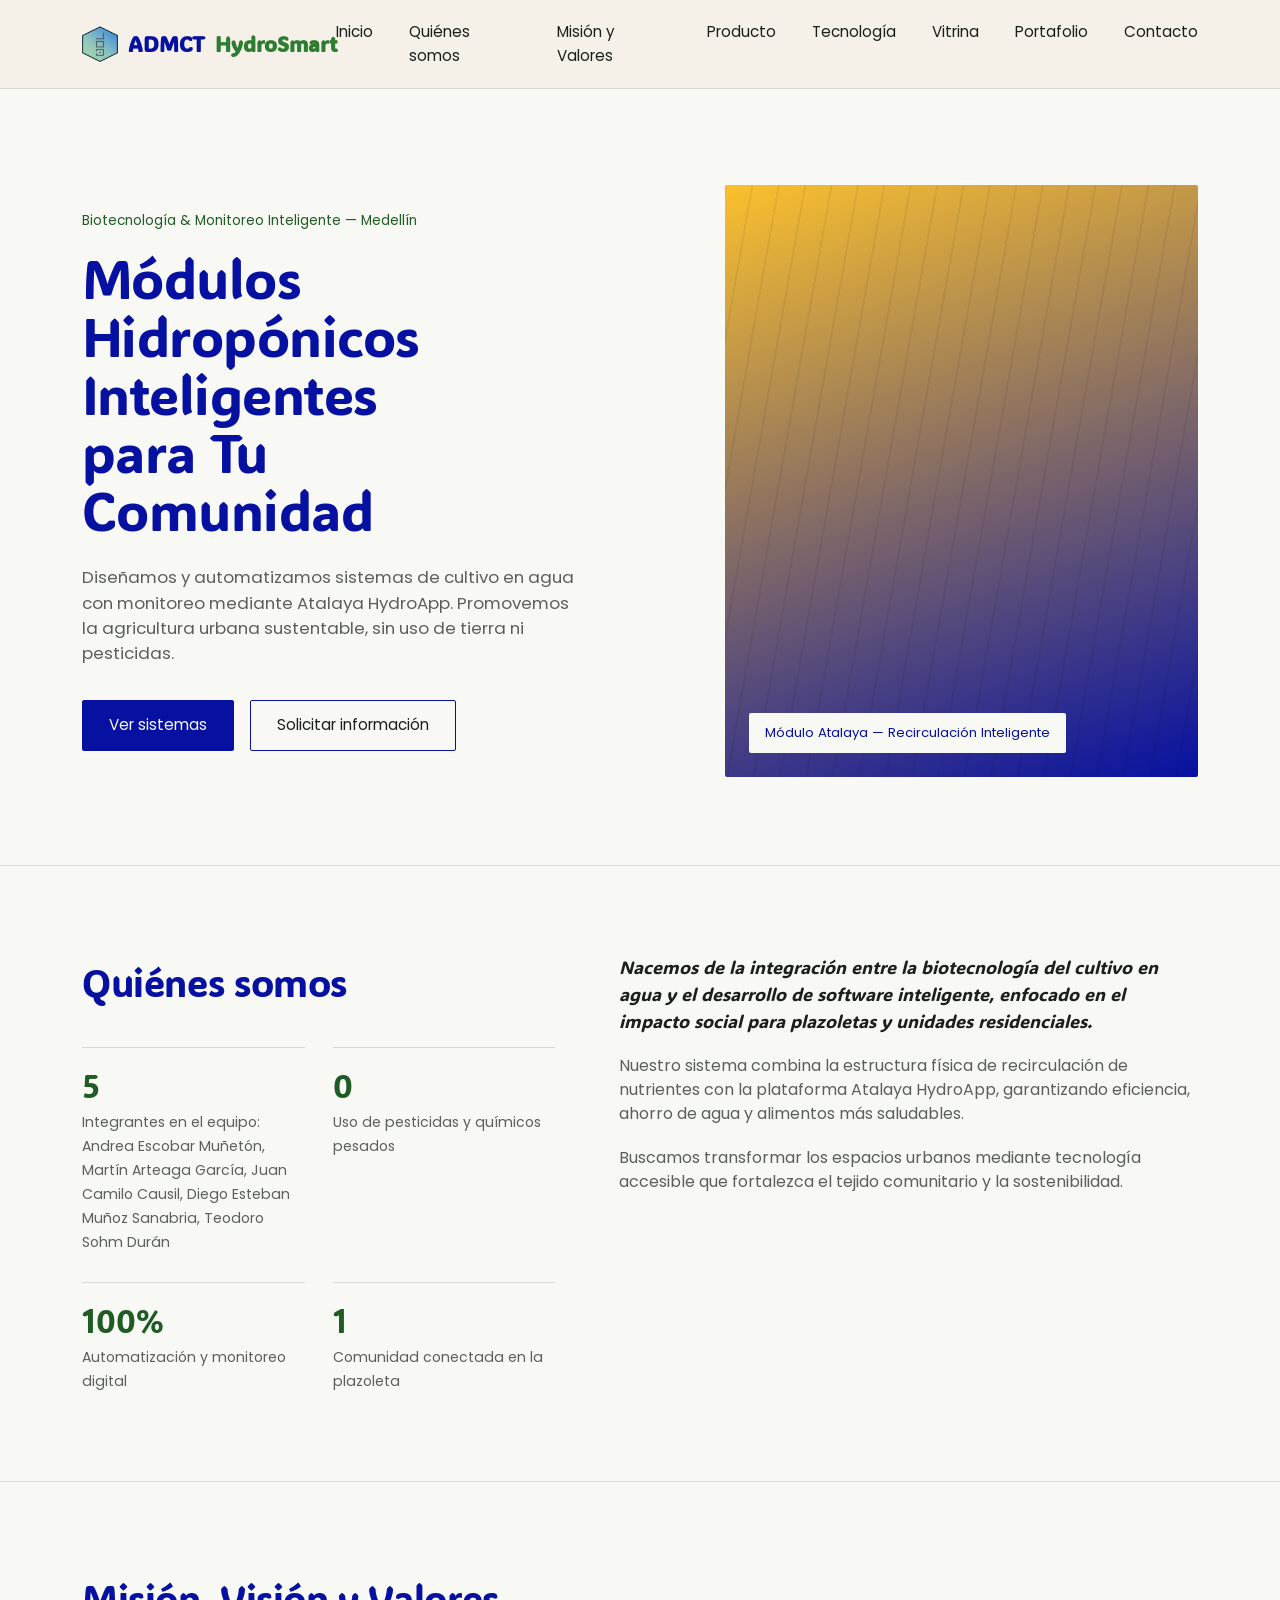
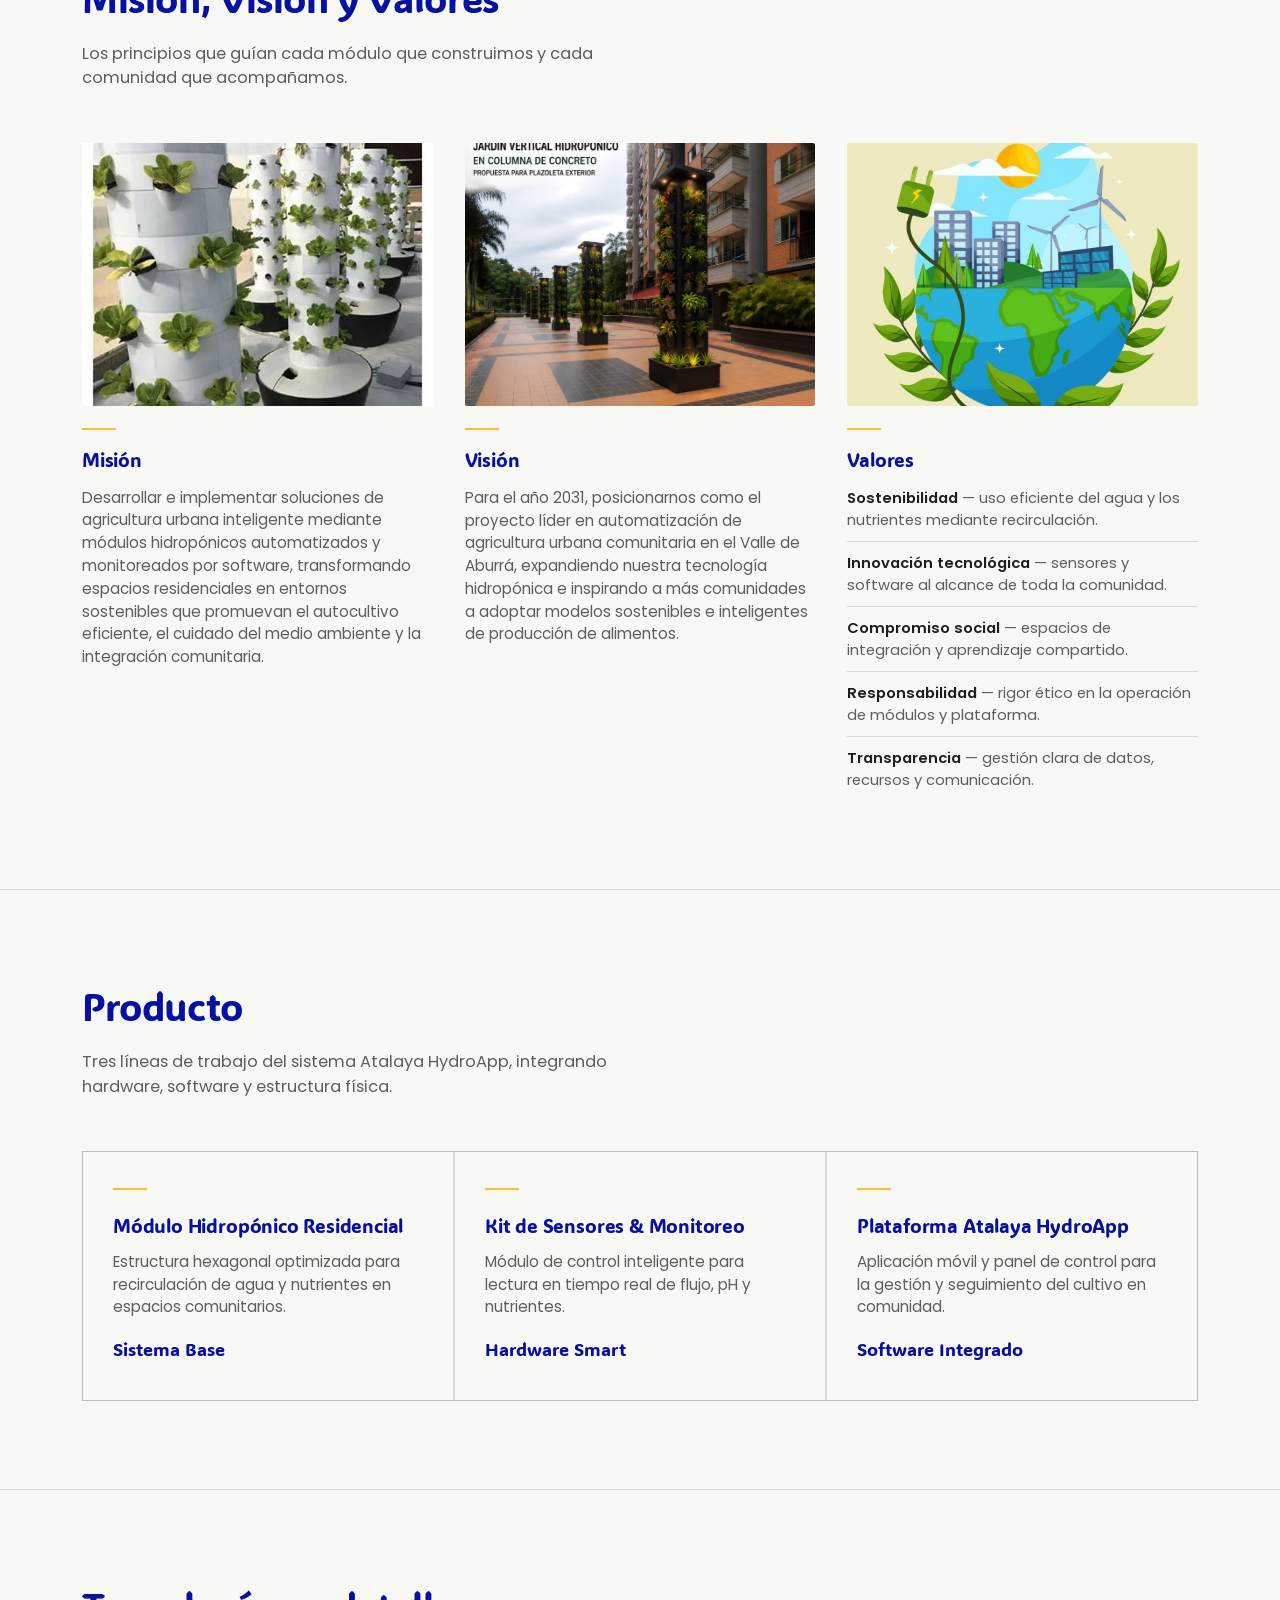
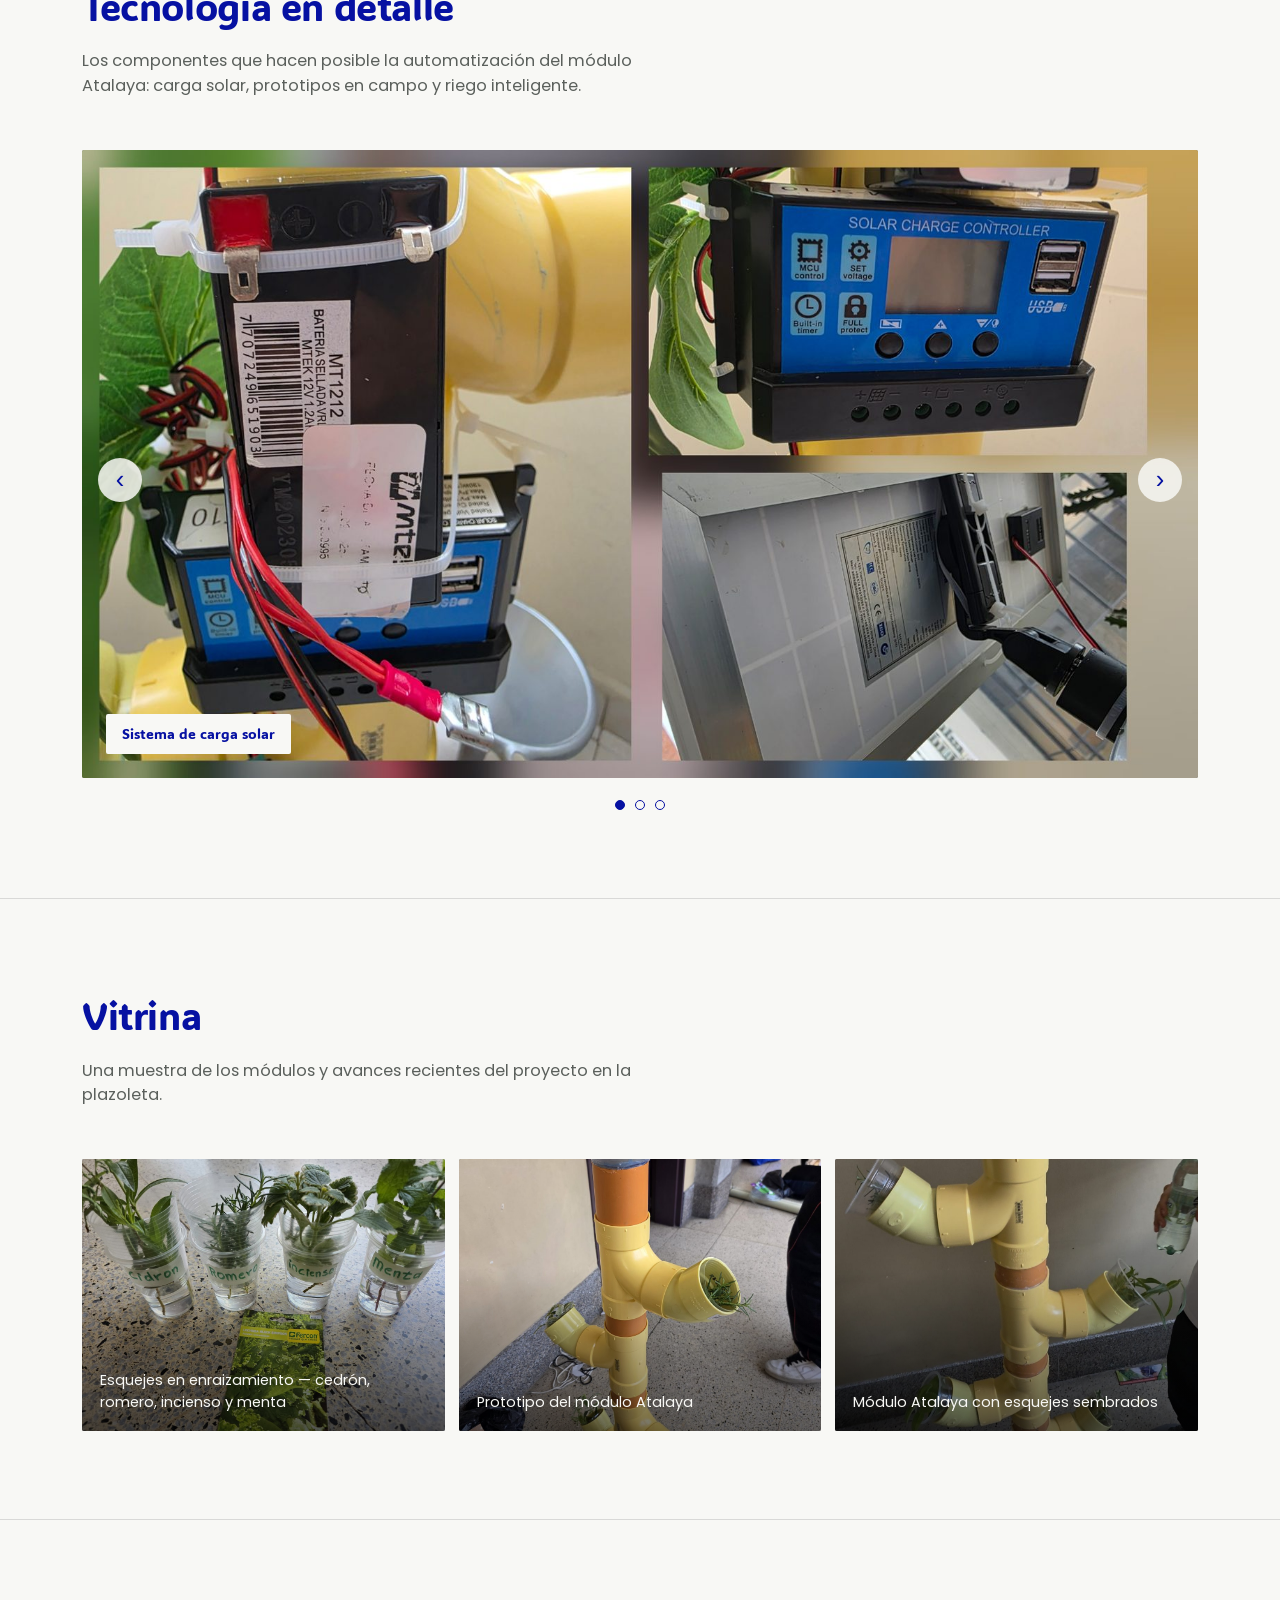
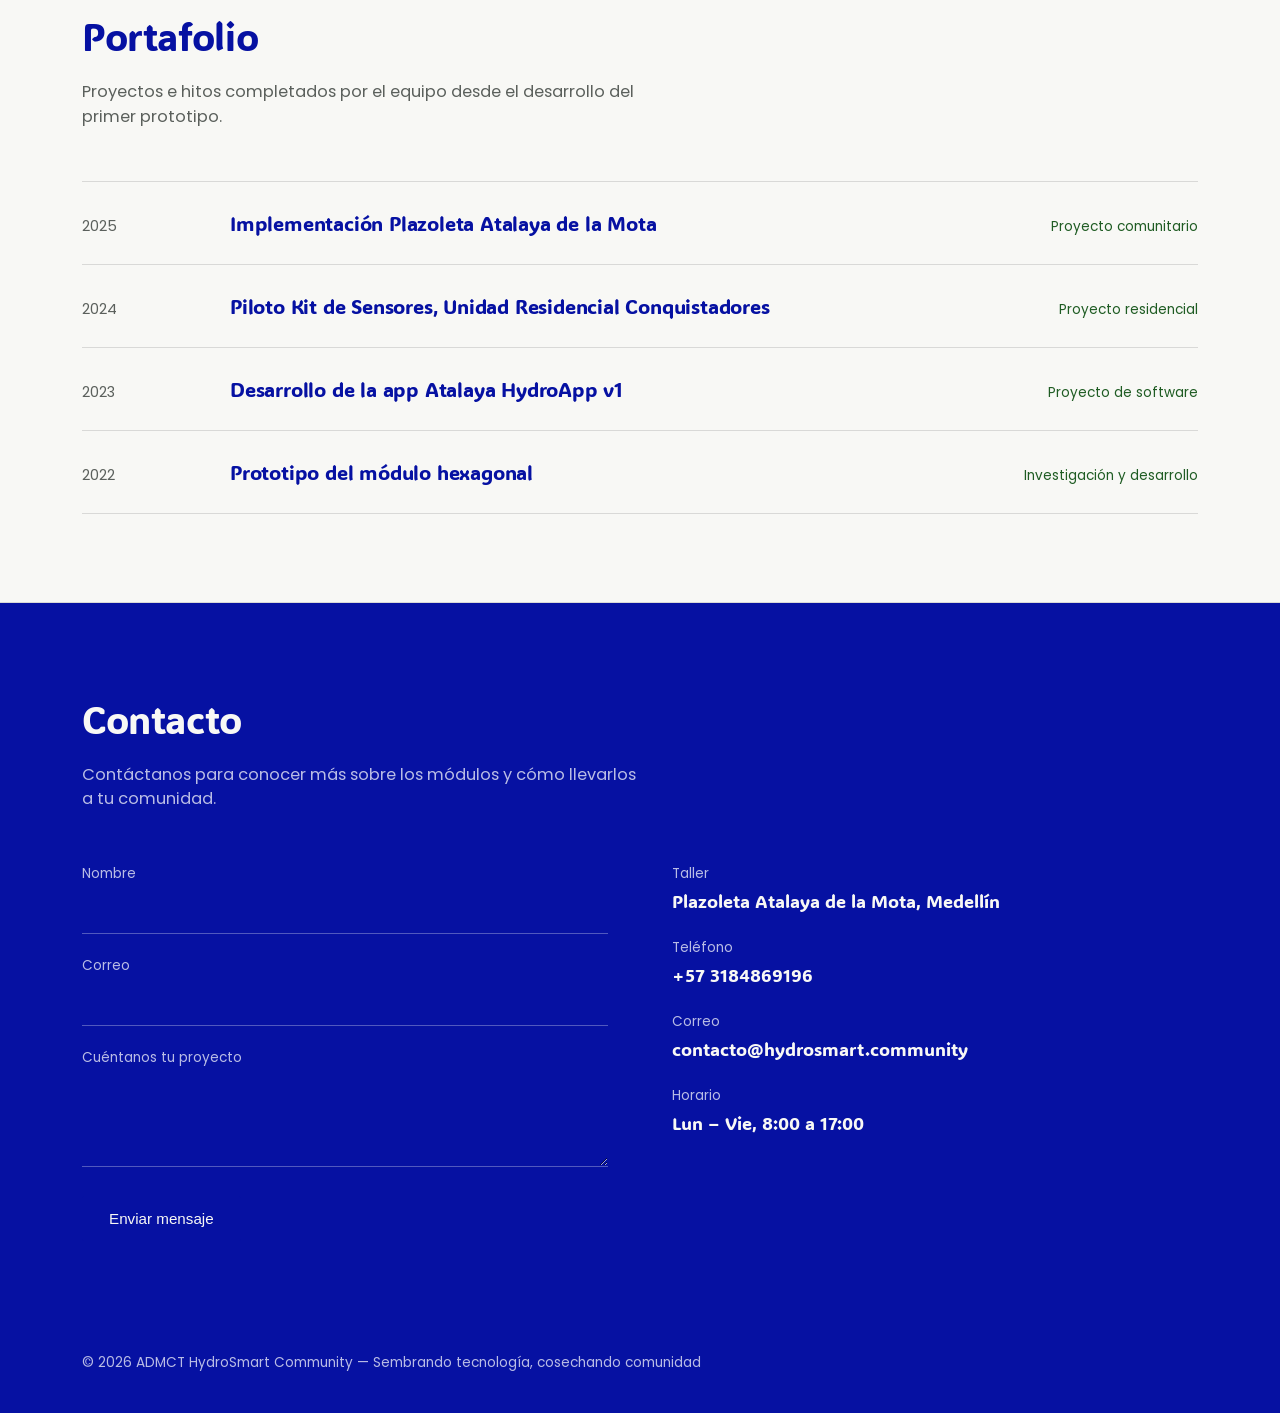
==== index.html @ f91ae7c4 "oe cambie las imagenes que se mueven y ya" ====
<!DOCTYPE html>
<html lang="es">
<head>
<meta charset="UTF-8">
<meta name="viewport" content="width=device-width, initial-scale=1.0">
<title>ADMCT HydroSmart Community — Sembrando tecnología, cosechando comunidad</title>

<link rel="icon" type="image/png" sizes="180x180" href="img/favicon.png">
<link rel="icon" type="image/png" sizes="32x32" href="img/favicon-32.png">

<link rel="preconnect" href="https://fonts.googleapis.com">
<link rel="preconnect" href="https://fonts.gstatic.com" crossorigin>
<link href="https://fonts.googleapis.com/css2?family=ADLaM+Display&family=Poppins:wght@300;400;500;600;700&display=swap" rel="stylesheet">
<link rel="stylesheet" href="contenido.css">
</head>
<body>

<header>
  <div class="barra-nav">
    <a href="#inicio" class="marca">
      <img src="img/logo.png" alt="Logo ADMCT HydroSmart Community" class="logo-marca">
      ADMCT <span>HydroSmart</span>
    </a>
    <button class="btn-menu" id="btnMenu" aria-label="Abrir menú" aria-expanded="false">
      <span></span><span></span><span></span>
    </button>
    <nav id="navPrincipal">
      <ul>
        <li><a href="#inicio">Inicio</a></li>
        <li><a href="#quienes-somos">Quiénes somos</a></li>
        <li><a href="#mvv">Misión y Valores</a></li>
        <li><a href="#producto">Producto</a></li>
        <li><a href="#tecnologia">Tecnología</a></li>
        <li><a href="#vitrina">Vitrina</a></li>
        <li><a href="#portafolio">Portafolio</a></li>
        <li><a href="#contacto">Contacto</a></li>
      </ul>
    </nav>
  </div>
</header>

<main>

  <!-- INICIO -->
  <section id="inicio">
    <div class="envolvente hero">
      <div class="hero-texto">
        <p class="eyebrow">Biotecnología & Monitoreo Inteligente — Medellín</p>
        <h1>Módulos Hidropónicos Inteligentes para Tu Comunidad</h1>
        <p class="parrafo">Diseñamos y automatizamos sistemas de cultivo en agua con monitoreo mediante Atalaya HydroApp. Promovemos la agricultura urbana sustentable, sin uso de tierra ni pesticidas.</p>
        <div class="grupo-botones">
          <a href="#producto" class="boton boton-lleno">Ver sistemas</a>
          <a href="#contacto" class="boton boton-contorno">Solicitar información</a>
        </div>
      </div>
      <div class="hero-imagen">
        <span class="etiqueta">Módulo Atalaya — Recirculación Inteligente</span>
      </div>
    </div>
  </section>

  <!-- QUIENES SOMOS -->
  <section id="quienes-somos">
    <div class="envolvente contenido">
      <div>
        <div class="cabecera-seccion" style="margin-bottom:0;">
          <h2>Quiénes somos</h2>
        </div>
        <div class="cifras">
          <div class="cifra"><span class="numero">5</span><span class="rotulo">Integrantes en el equipo: Andrea Escobar Muñetón, Martín Arteaga García, Juan Camilo Causil, Diego Esteban Muñoz Sanabria, Teodoro Sohm Durán</span></div>
          <div class="cifra"><span class="numero">0</span><span class="rotulo">Uso de pesticidas y químicos pesados</span></div>
          <div class="cifra"><span class="numero">100%</span><span class="rotulo">Automatización y monitoreo digital</span></div>
          <div class="cifra"><span class="numero">1</span><span class="rotulo">Comunidad conectada en la plazoleta</span></div>
        </div>
      </div>
      <div class="texto-largo">
        <p>Nacemos de la integración entre la biotecnología del cultivo en agua y el desarrollo de software inteligente, enfocado en el impacto social para plazoletas y unidades residenciales.</p>
        <p>Nuestro sistema combina la estructura física de recirculación de nutrientes con la plataforma Atalaya HydroApp, garantizando eficiencia, ahorro de agua y alimentos más saludables.</p>
        <p>Buscamos transformar los espacios urbanos mediante tecnología accesible que fortalezca el tejido comunitario y la sostenibilidad.</p>
      </div>
    </div>
  </section>

  <!-- MISIÓN, VISIÓN Y VALORES -->
  <section id="mvv">
    <div class="envolvente">
      <div class="cabecera-seccion">
        <h2>Misión, Visión y Valores</h2>
        <p>Los principios que guían cada módulo que construimos y cada comunidad que acompañamos.</p>
      </div>
      <div class="rejilla-mvv">

        <article class="tarjeta-mvv">
          <div class="imagen-mvv">
            <img src="img/mvv-mision.jpg" alt="Módulo hidropónico Atalaya en funcionamiento con hortalizas en recirculación de agua">
          </div>
          <div class="marca-linea"></div>
          <h3>Misión</h3>
          <p>Desarrollar e implementar soluciones de agricultura urbana inteligente mediante módulos hidropónicos automatizados y monitoreados por software, transformando espacios residenciales en entornos sostenibles que promuevan el autocultivo eficiente, el cuidado del medio ambiente y la integración comunitaria.</p>
        </article>

        <article class="tarjeta-mvv">
          <div class="imagen-mvv">
            <img src="img/mvv-vision.jpg" alt="Propuesta de jardín vertical hidropónico en columna de concreto para plazoleta exterior">
          </div>
          <div class="marca-linea"></div>
          <h3>Visión</h3>
          <p>Para el año 2031, posicionarnos como el proyecto líder en automatización de agricultura urbana comunitaria en el Valle de Aburrá, expandiendo nuestra tecnología hidropónica e inspirando a más comunidades a adoptar modelos sostenibles e inteligentes de producción de alimentos.</p>
        </article>

        <article class="tarjeta-mvv">
          <div class="imagen-mvv">
            <img src="img/mvv-valores.jpg" alt="Ilustración de sostenibilidad ambiental con energías limpias y ciudad verde">
          </div>
          <div class="marca-linea"></div>
          <h3>Valores</h3>
          <ul class="lista-valores">
            <li><strong>Sostenibilidad</strong> — uso eficiente del agua y los nutrientes mediante recirculación.</li>
            <li><strong>Innovación tecnológica</strong> — sensores y software al alcance de toda la comunidad.</li>
            <li><strong>Compromiso social</strong> — espacios de integración y aprendizaje compartido.</li>
            <li><strong>Responsabilidad</strong> — rigor ético en la operación de módulos y plataforma.</li>
            <li><strong>Transparencia</strong> — gestión clara de datos, recursos y comunicación.</li>
          </ul>
        </article>

      </div>
    </div>
  </section>

  <!-- PRODUCTO -->
  <section id="producto">
    <div class="envolvente">
      <div class="cabecera-seccion">
        <h2>Producto</h2>
        <p>Tres líneas de trabajo del sistema Atalaya HydroApp, integrando hardware, software y estructura física.</p>
      </div>
    </div>
    <div class="envolvente" style="padding:0 32px;">
      <div class="rejilla-producto">
        <article class="producto">
          <div class="marca-linea"></div>
          <h3>Módulo Hidropónico Residencial</h3>
          <p>Estructura hexagonal optimizada para recirculación de agua y nutrientes en espacios comunitarios.</p>
          <span class="precio">Sistema Base</span>
        </article>
        <article class="producto">
          <div class="marca-linea"></div>
          <h3>Kit de Sensores & Monitoreo</h3>
          <p>Módulo de control inteligente para lectura en tiempo real de flujo, pH y nutrientes.</p>
          <span class="precio">Hardware Smart</span>
        </article>
        <article class="producto">
          <div class="marca-linea"></div>
          <h3>Plataforma Atalaya HydroApp</h3>
          <p>Aplicación móvil y panel de control para la gestión y seguimiento del cultivo en comunidad.</p>
          <span class="precio">Software Integrado</span>
        </article>
      </div>
    </div>
  </section>

  <!-- TECNOLOGÍA — BANNER ROTATIVO -->
  <section id="tecnologia">
    <div class="envolvente">
      <div class="cabecera-seccion">
        <h2>Tecnología en detalle</h2>
        <p>Los componentes que hacen posible la automatización del módulo Atalaya: carga solar, prototipos en campo y riego inteligente.</p>
      </div>

      <div class="carrusel" id="carrusel" role="region" aria-label="Galería de tecnología Atalaya">
        <div class="carrusel-pista">
          <figure class="carrusel-item activo">
            <img src="img/banner-sistema-solar.jpg" alt="Componentes del sistema de carga solar del módulo Atalaya: batería sellada y controlador de carga solar">
            <figcaption>Sistema de carga solar</figcaption>
          </figure>
          <figure class="carrusel-item">
            <img src="img/banner-prototipos.jpg" alt="Prototipos de torres hidropónicas Atalaya instaladas en una terraza">
            <figcaption>Prototipos en campo</figcaption>
          </figure>
          <figure class="carrusel-item">
            <img src="img/banner-sistema-riego.jpg" alt="Componentes del sistema de riego automatizado: controlador temporizado y bomba de agua">
            <figcaption>Sistema de riego automatizado</figcaption>
          </figure>
        </div>

        <button class="carrusel-flecha carrusel-anterior" id="carruselAnterior" aria-label="Imagen anterior">‹</button>
        <button class="carrusel-flecha carrusel-siguiente" id="carruselSiguiente" aria-label="Imagen siguiente">›</button>

        <div class="carrusel-puntos" id="carruselPuntos">
          <button class="punto activo" data-indice="0" aria-label="Ver imagen 1: Sistema de carga solar"></button>
          <button class="punto" data-indice="1" aria-label="Ver imagen 2: Prototipos en campo"></button>
          <button class="punto" data-indice="2" aria-label="Ver imagen 3: Sistema de riego automatizado"></button>
        </div>
      </div>
    </div>
  </section>

  <!-- VITRINA -->
  <section id="vitrina">
    <div class="envolvente">
      <div class="cabecera-seccion">
        <h2>Vitrina</h2>
        <p>Una muestra de los módulos y avances recientes del proyecto en la plazoleta.</p>
      </div>
      <div class="rejilla-vitrina">
        <div class="pieza-vitrina">
          <img src="img/proyecto-esquejes.jpg" alt="Esquejes de cedrón, romero, incienso y menta enraizando en agua">
          <span>Esquejes en enraizamiento — cedrón, romero, incienso y menta</span>
        </div>
        <div class="pieza-vitrina">
          <img src="img/proyecto-modulo-frente.jpg" alt="Prototipo del módulo hidropónico Atalaya construido en PVC">
          <span>Prototipo del módulo Atalaya</span>
        </div>
        <div class="pieza-vitrina">
          <img src="img/proyecto-modulo-lateral.jpg" alt="Prototipo del módulo hidropónico Atalaya, vista lateral con esquejes sembrados">
          <span>Módulo Atalaya con esquejes sembrados</span>
        </div>
      </div>
    </div>
  </section>

  <!-- PORTAFOLIO -->
  <section id="portafolio">
    <div class="envolvente">
      <div class="cabecera-seccion">
        <h2>Portafolio</h2>
        <p>Proyectos e hitos completados por el equipo desde el desarrollo del primer prototipo.</p>
      </div>
      <div class="lista-portafolio">
        <div class="proyecto">
          <span class="anio">2025</span>
          <h3>Implementación Plazoleta Atalaya de la Mota</h3>
          <span class="categoria">Proyecto comunitario</span>
        </div>
        <div class="proyecto">
          <span class="anio">2024</span>
          <h3>Piloto Kit de Sensores, Unidad Residencial Conquistadores</h3>
          <span class="categoria">Proyecto residencial</span>
        </div>
        <div class="proyecto">
          <span class="anio">2023</span>
          <h3>Desarrollo de la app Atalaya HydroApp v1</h3>
          <span class="categoria">Proyecto de software</span>
        </div>
        <div class="proyecto">
          <span class="anio">2022</span>
          <h3>Prototipo del módulo hexagonal</h3>
          <span class="categoria">Investigación y desarrollo</span>
        </div>
      </div>
    </div>
  </section>

  <!-- CONTACTO -->
  <section id="contacto">
    <div class="envolvente">
      <div class="cabecera-seccion">
        <h2>Contacto</h2>
        <p>Contáctanos para conocer más sobre los módulos y cómo llevarlos a tu comunidad.</p>
      </div>
      <div class="disposicion-contacto">
        <form id="formContacto" novalidate>
          <div class="campo">
            <label for="nombre">Nombre</label>
            <input type="text" id="nombre" name="nombre" required>
          </div>
          <div class="campo">
            <label for="correo">Correo</label>
            <input type="email" id="correo" name="correo" required>
          </div>
          <div class="campo">
            <label for="mensaje">Cuéntanos tu proyecto</label>
            <textarea id="mensaje" name="mensaje" required></textarea>
          </div>
          <button type="submit" class="boton boton-lleno">Enviar mensaje</button>
        </form>
        <dl class="datos-contacto">
          <dt>Taller</dt>
          <dd>Plazoleta Atalaya de la Mota, Medellín</dd>
          <dt>Teléfono</dt>
          <dd>+57 3184869196</dd>
          <dt>Correo</dt>
          <dd>contacto@hydrosmart.community</dd>
          <dt>Horario</dt>
          <dd>Lun – Vie, 8:00 a 17:00</dd>
        </dl>
      </div>
    </div>
  </section>

</main>

<footer>
  <div class="envolvente" style="display:flex;justify-content:space-between;width:100%;flex-wrap:wrap;gap:8px;">
    <span>© 2026 ADMCT HydroSmart Community — Sembrando tecnología, cosechando comunidad</span>
  </div>
</footer>

<script>
  const btnMenu = document.getElementById('btnMenu');
  const navPrincipal = document.getElementById('navPrincipal');

  btnMenu.addEventListener('click', () => {
    const abierto = navPrincipal.classList.toggle('abierto');
    btnMenu.setAttribute('aria-expanded', abierto);
  });

  navPrincipal.querySelectorAll('a').forEach(enlace => {
    enlace.addEventListener('click', () => {
      navPrincipal.classList.remove('abierto');
      btnMenu.setAttribute('aria-expanded', 'false');
    });
  });

  document.getElementById('formContacto').addEventListener('submit', (e) => {
    e.preventDefault();
    alert('Mensaje enviado. Te contactaremos pronto.');
    e.target.reset();
  });

  /* ============ CARRUSEL DE TECNOLOGÍA ============ */
  (function () {
    const carrusel = document.getElementById('carrusel');
    if (!carrusel) return;

    const items = carrusel.querySelectorAll('.carrusel-item');
    const puntos = carrusel.querySelectorAll('.punto');
    const btnAnterior = document.getElementById('carruselAnterior');
    const btnSiguiente = document.getElementById('carruselSiguiente');
    const totalItems = items.length;
    let indiceActual = 0;
    let temporizador = null;
    const INTERVALO = 5000;

    function mostrarIndice(indice) {
      indiceActual = (indice + totalItems) % totalItems;
      items.forEach((item, idx) => item.classList.toggle('activo', idx === indiceActual));
      puntos.forEach((punto, idx) => punto.classList.toggle('activo', idx === indiceActual));
    }

    function siguiente() { mostrarIndice(indiceActual + 1); }
    function anterior() { mostrarIndice(indiceActual - 1); }

    function iniciarAutoplay() {
      detenerAutoplay();
      temporizador = setInterval(siguiente, INTERVALO);
    }
    function detenerAutoplay() {
      if (temporizador) clearInterval(temporizador);
    }

    puntos.forEach(punto => {
      punto.addEventListener('click', () => {
        mostrarIndice(parseInt(punto.dataset.indice, 10));
        iniciarAutoplay();
      });
    });

    btnSiguiente.addEventListener('click', () => { siguiente(); iniciarAutoplay(); });
    btnAnterior.addEventListener('click', () => { anterior(); iniciarAutoplay(); });

    carrusel.addEventListener('mouseenter', detenerAutoplay);
    carrusel.addEventListener('mouseleave', iniciarAutoplay);

    iniciarAutoplay();
  })();
</script>

</body>
</html>
---- contenido.css ----
/* ============ TOKENS — Identidad ADMCT HydroSmart Community ============ */
  :root{
    /* Paleta según guía de imagen corporativa */
    --primario:#2E7D32;        /* Verde Botánico / Hoja */
    --primario-oscuro:#1F5C23; /* variante oscura para hover/contraste */
    --secundario:#0611A2;      /* Azul Océano */
    --secundario-oscuro:#050C78;
    --acento:#FBC02D;          /* Amarillo Girasol */
    --acento-oscuro:#C99500;
    --apoyo:#747470;           /* Gris Beige */
    --apoyo-oscuro:#441B9A;    /* Morado Intenso Azuloso */

    --texto:#1C201D;
    --texto-suave:#5B605C;
    --fondo:#EFEFEA;
    --fondo-suave:#F8F8F5;
    --linea:rgba(28,32,29,0.14);

    /* Tipografías según guía: primaria ADLaM Display / secundaria Abadi */
    --display: 'ADLaM Display', sans-serif;
    --sans: 'Poppins', sans-serif; /* sustituto web de Abadi (fuente no disponible como webfont) */
    --radio: 2px;
  }

  *{margin:0;padding:0;box-sizing:border-box;}
  html{scroll-behavior:smooth;}

  body{
    font-family:var(--sans);
    color:var(--texto);
    background:var(--fondo-suave);
    line-height:1.5;
    -webkit-font-smoothing:antialiased;
  }

  a{color:inherit;text-decoration:none;}
  img{max-width:100%;display:block;}
  ul{list-style:none;}

  :focus-visible{
    outline:2px solid var(--primario);
    outline-offset:3px;
  }

  .envolvente{
    max-width:1180px;
    margin:0 auto;
    padding:0 32px;
  }

  h1,h2,h3{
    font-family:var(--display);
    font-weight:500;
    letter-spacing:-0.01em;
    color:var(--secundario);
  }

  /* ============ NAV ============ */
  header{
    position:sticky;
    top:0;
    z-index:50;
    background:rgba(245,240,230,0.92);
    backdrop-filter:blur(6px);
    border-bottom:1px solid var(--linea);
  }

  .barra-nav{
    display:flex;
    align-items:center;
    justify-content:space-between;
    padding:20px 32px;
    max-width:1180px;
    margin:0 auto;
  }

  .marca{
    font-family:var(--display);
    font-size:1.3rem;
    font-weight:600;
    color:var(--secundario);
    display:flex;
    align-items:center;
    gap:10px;
  }

  .logo-marca{
    height:36px;
    width:auto;
    display:block;
  }

  .marca span{color:var(--primario);}

  nav ul{
    display:flex;
    gap:36px;
  }

 nav a{
    font-size:0.95rem;
    color:var(--texto);
    position:relative;
    padding:4px 0;
    transition:color .25s ease;
  }

  nav a::after{
    content:"";
    position:absolute;
    left:0;bottom:0;
    width:0;
    height:1px;
    background:var(--primario);
    transition:width .25s ease;
  }

  nav a:hover::after,
  nav a:focus-visible::after{width:100%;}
  nav a:hover,
  nav a:focus-visible{
    color:var(--primario);
  }

  .btn-menu{
    display:none;
    flex-direction:column;
    gap:5px;
    background:none;
    border:none;
    cursor:pointer;
    padding:6px;
  }
  .btn-menu span{width:24px;height:2px;background:var(--secundario);}

  /* ============ HERO ============ */
  #inicio{
    padding:96px 0 88px;
    border-bottom:1px solid var(--linea);
  }

  .hero{
    display:grid;
    grid-template-columns:1.1fr 0.9fr;
    gap:64px;
    align-items:center;
  }

  .hero-texto p.eyebrow{
    font-size:0.85rem;
    color:var(--primario-oscuro);
    margin-bottom:18px;
  }

  .hero-texto h1{
    font-size:clamp(2.4rem,4.2vw,3.6rem);
    line-height:1.08;
    max-width:11ch;
    margin-bottom:26px;
  }

  .hero-texto p.parrafo{
    max-width:46ch;
    color:var(--texto-suave);
    font-size:1.05rem;
    margin-bottom:34px;
  }

  .grupo-botones{display:flex;gap:16px;flex-wrap:wrap;}

  .boton{
    display:inline-block;
    padding:13px 26px;
    font-size:0.95rem;
    border:1px solid var(--secundario);
    border-radius:var(--radio);
    transition:background .2s ease, color .2s ease;
  }

  .boton-lleno{
    background:var(--secundario);
    color:var(--fondo-suave);
  }
  .boton-lleno:hover{background:var(--primario-oscuro);border-color:var(--primario-oscuro);}

  .boton-contorno:hover{background:var(--secundario);color:var(--fondo-suave);}

  .hero-imagen{
    aspect-ratio:4/5;
    background:
      linear-gradient(160deg, var(--acento) 0%, var(--secundario) 100%);
    border-radius:var(--radio);
    position:relative;
    overflow:hidden;
  }

  .hero-imagen::before{
    content:"";
    position:absolute;inset:0;
    background:repeating-linear-gradient(100deg, rgba(0,0,0,0.06) 0 2px, transparent 2px 26px);
  }

  .hero-imagen .etiqueta{
    position:absolute;
    left:24px;bottom:24px;
    background:var(--fondo-suave);
    color:var(--secundario);
    padding:10px 16px;
    font-size:0.82rem;
    border-radius:var(--radio);
  }

  /* ============ SECCIONES GENERALES ============ */
  section{padding:88px 0;border-bottom:1px solid var(--linea);}
  section:last-of-type{border-bottom:none;}

  .cabecera-seccion{
    max-width:56ch;
    margin-bottom:52px;
  }

  .cabecera-seccion h2{
    font-size:clamp(1.9rem,3vw,2.5rem);
    margin-bottom:14px;
  }

  .cabecera-seccion p{
    color:var(--texto-suave);
    font-size:1.02rem;
  }

  /* ============ QUIENES SOMOS ============ */
  #quienes-somos .contenido{
    display:grid;
    grid-template-columns:0.9fr 1.1fr;
    gap:64px;
  }

  #quienes-somos .cifras{
    display:grid;
    grid-template-columns:1fr 1fr;
    gap:28px;
    margin-top:36px;
  }

  .cifra{border-top:1px solid var(--linea);padding-top:14px;}
  .cifra .numero{
    font-family:var(--display);
    font-size:2rem;
    color:var(--primario-oscuro);
    display:block;
  }
  .cifra .rotulo{font-size:0.88rem;color:var(--texto-suave);}

  #quienes-somos .texto-largo p{
    color:var(--texto-suave);
    margin-bottom:20px;
    max-width:58ch;
  }

  #quienes-somos .texto-largo p:first-child{
    color:var(--texto);
    font-size:1.12rem;
    font-family:var(--display);
    font-style:italic;
    font-weight:500;
  }

  /* ============ MISIÓN, VISIÓN Y VALORES ============ */
  .rejilla-mvv{
    display:grid;
    grid-template-columns:repeat(3,1fr);
    gap:32px;
  }

  .tarjeta-mvv{
    display:flex;
    flex-direction:column;
  }

  .tarjeta-mvv .imagen-mvv{
    aspect-ratio:4/3;
    border-radius:var(--radio);
    overflow:hidden;
    background:var(--apoyo);
    margin-bottom:22px;
  }

  .tarjeta-mvv .imagen-mvv img{
    width:100%;
    height:100%;
    object-fit:cover;
  }

  .tarjeta-mvv .marca-linea{
    width:34px;height:2px;
    background:var(--acento);
    margin-bottom:16px;
  }

  .tarjeta-mvv h3{font-size:1.2rem;margin-bottom:12px;}

  .tarjeta-mvv p{
    color:var(--texto-suave);
    font-size:0.95rem;
  }

  .lista-valores li{
    color:var(--texto-suave);
    font-size:0.92rem;
    padding:10px 0;
    border-top:1px solid var(--linea);
  }
  .lista-valores li:first-child{border-top:none;padding-top:0;}
  .lista-valores li strong{
    color:var(--texto);
    font-weight:600;
  }

  /* ============ PRODUCTO ============ */
  .rejilla-producto{
    display:grid;
    grid-template-columns:repeat(3,1fr);
    gap:2px;
    background:var(--linea);
    border:1px solid var(--linea);
  }

  .producto{
    background:var(--fondo-suave);
    padding:36px 30px;
  }

  .producto .marca-linea{
    width:34px;height:2px;
    background:var(--acento);
    margin-bottom:22px;
  }

  .producto h3{font-size:1.2rem;margin-bottom:10px;}
  .producto p{color:var(--texto-suave);font-size:0.95rem;margin-bottom:18px;}
  .producto .precio{
    font-family:var(--display);
    color:var(--secundario);
    font-size:1.1rem;
  }

  /* ============ TECNOLOGÍA — CARRUSEL ============ */
  .carrusel{
    position:relative;
  }

  .carrusel-pista{
    position:relative;
    aspect-ratio:16/9;
    border-radius:var(--radio);
    overflow:hidden;
    background:var(--apoyo);
  }

  .carrusel-item{
    position:absolute;
    inset:0;
    opacity:0;
    visibility:hidden;
    transition:opacity .7s ease;
  }

  .carrusel-item.activo{
    opacity:1;
    visibility:visible;
  }

  .carrusel-item img{
    width:100%;
    height:100%;
    object-fit:cover;
  }

  .carrusel-item figcaption{
    position:absolute;
    left:24px;
    bottom:24px;
    background:var(--fondo-suave);
    color:var(--secundario);
    padding:10px 16px;
    font-size:0.85rem;
    font-family:var(--display);
    border-radius:var(--radio);
  }

  .carrusel-flecha{
    position:absolute;
    top:50%;
    transform:translateY(-50%);
    width:44px;
    height:44px;
    border:none;
    border-radius:50%;
    background:rgba(248,248,245,0.85);
    color:var(--secundario);
    font-size:1.6rem;
    line-height:1;
    cursor:pointer;
    display:flex;
    align-items:center;
    justify-content:center;
    transition:background .2s ease;
    z-index:3;
  }

  .carrusel-flecha:hover{background:var(--fondo-suave);}
  .carrusel-anterior{left:16px;}
  .carrusel-siguiente{right:16px;}

  .carrusel-puntos{
    display:flex;
    justify-content:center;
    gap:10px;
    margin-top:22px;
  }

  .punto{
    width:10px;
    height:10px;
    border-radius:50%;
    border:1px solid var(--secundario);
    background:transparent;
    padding:0;
    cursor:pointer;
    transition:background .2s ease;
  }

  .punto.activo{background:var(--secundario);}

  /* ============ VITRINA ============ */
  .rejilla-vitrina{
    display:grid;
    grid-template-columns:repeat(3,1fr);
    gap:14px;
  }

  .pieza-vitrina{
    border-radius:var(--radio);
    position:relative;
    overflow:hidden;
    display:flex;
    align-items:flex-end;
    padding:18px;
    aspect-ratio:4/3;
    background:var(--apoyo);
  }

  .pieza-vitrina img{
    position:absolute;
    inset:0;
    width:100%;
    height:100%;
    object-fit:cover;
    z-index:0;
  }

  .pieza-vitrina span{
    color:var(--fondo-suave);
    font-size:0.9rem;
    position:relative;
    z-index:2;
  }

  .pieza-vitrina::after{
    content:"";
    position:absolute;inset:0;
    background:linear-gradient(0deg, rgba(0,0,0,0.55), rgba(0,0,0,0) 60%);
    z-index:1;
  }

  /* ============ PORTAFOLIO ============ */
  .lista-portafolio{border-top:1px solid var(--linea);}

  .proyecto{
    display:grid;
    grid-template-columns:120px 1fr auto;
    gap:28px;
    align-items:baseline;
    padding:26px 0;
    border-bottom:1px solid var(--linea);
    transition:padding-left .25s ease;
  }

  .proyecto:hover{padding-left:10px;}

  .proyecto .anio{color:var(--texto-suave);font-size:0.9rem;}
  .proyecto h3{font-size:1.25rem;font-weight:500;}
  .proyecto .categoria{
    font-size:0.85rem;
    color:var(--primario-oscuro);
    white-space:nowrap;
  }

  /* ============ CONTACTO ============ */
  #contacto{
    background:var(--secundario);
    color:var(--fondo-suave);
    border-bottom:none;
  }

  #contacto .cabecera-seccion h2{color:var(--fondo-suave);}
  #contacto .cabecera-seccion p{color:rgba(255,255,255,0.72);}

  .disposicion-contacto{
    display:grid;
    grid-template-columns:1fr 1fr;
    gap:64px;
  }

  .campo{margin-bottom:22px;}

  .campo label{
    display:block;
    font-size:0.85rem;
    color:rgba(255,255,255,0.72);
    margin-bottom:8px;
  }

  .campo input,
  .campo textarea{
    width:100%;
    background:transparent;
    border:none;
    border-bottom:1px solid rgba(255,255,255,0.3);
    color:var(--fondo-suave);
    font-family:var(--sans);
    font-size:1rem;
    padding:8px 0;
  }

  .campo input:focus,
  .campo textarea:focus{
    outline:none;
    border-color:var(--acento);
  }

  .campo textarea{resize:vertical;min-height:90px;}

  .datos-contacto dt{
    font-size:0.85rem;
    color:rgba(255,255,255,0.72);
    margin-top:22px;
  }
  .datos-contacto dt:first-child{margin-top:0;}
  .datos-contacto dd{
    font-family:var(--display);
    font-size:1.15rem;
    margin-top:4px;
  }

  footer{
    background:var(--secundario);
    color:rgba(255,255,255,0.72);
    font-size:0.85rem;
    padding:24px 0 40px;
    display:flex;
    justify-content:space-between;
  }

  /* ============ RESPONSIVE ============ */
  @media (max-width:880px){
    nav{
      position:fixed;
      top:65px;left:0;right:0;
      background:var(--fondo-suave);
      border-bottom:1px solid var(--linea);
      max-height:0;
      overflow:hidden;
      transition:max-height .3s ease;
    }
    nav.abierto{max-height:380px;}
    nav ul{flex-direction:column;gap:0;padding:8px 32px 20px;}
    nav ul li{border-top:1px solid var(--linea);}
    nav ul li a{display:block;padding:14px 0;}
    .btn-menu{display:flex;}

    .hero{grid-template-columns:1fr;}
    .hero-imagen{order:-1;aspect-ratio:16/10;}

    #quienes-somos .contenido{grid-template-columns:1fr;}
    .rejilla-mvv{grid-template-columns:1fr;gap:44px;}
    .rejilla-producto{grid-template-columns:1fr;}

    .carrusel-pista{aspect-ratio:4/3;}
    .carrusel-flecha{width:36px;height:36px;font-size:1.3rem;}

    .rejilla-vitrina{grid-template-columns:1fr;}

    .proyecto{grid-template-columns:1fr;gap:6px;}
    .disposicion-contacto{grid-template-columns:1fr;gap:44px;}
    footer{flex-direction:column;gap:8px;}
  }

  @media (prefers-reduced-motion: reduce){
    html{scroll-behavior:auto;}
    *{transition:none !important;}
  }
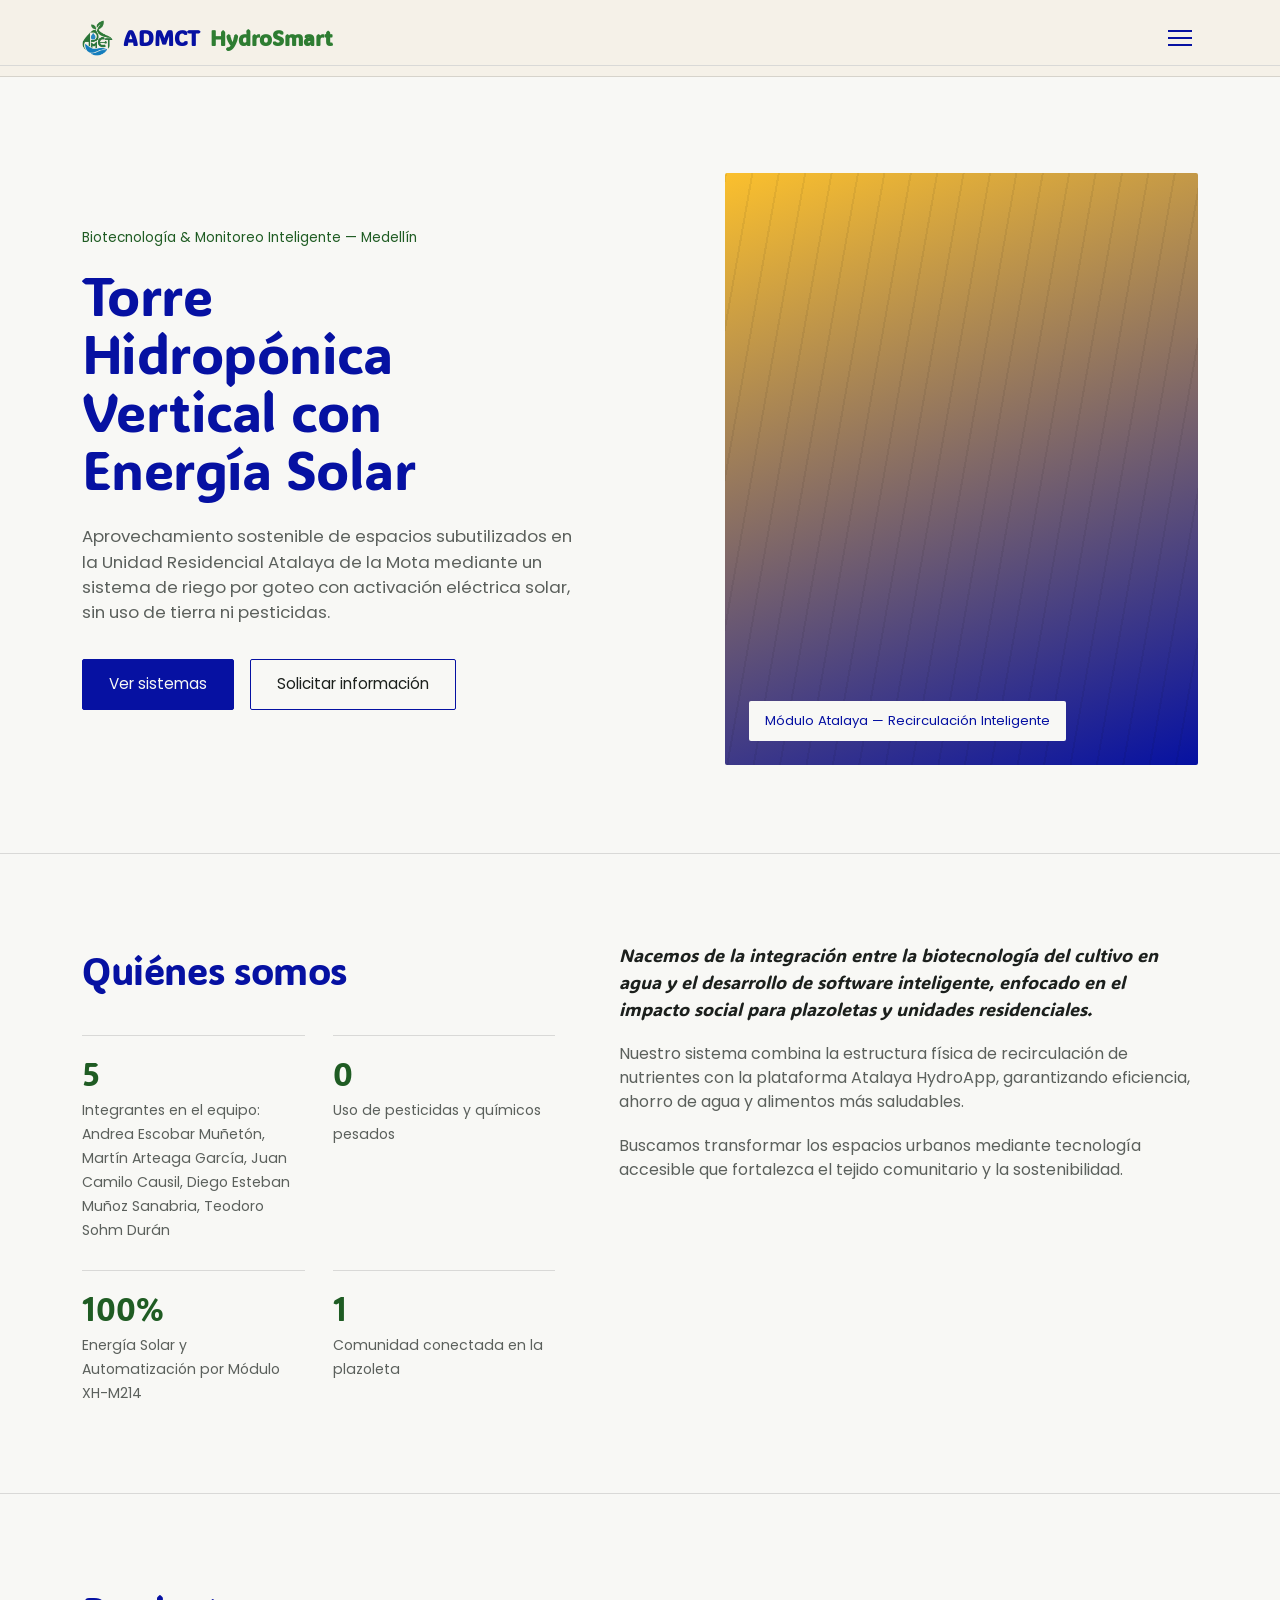
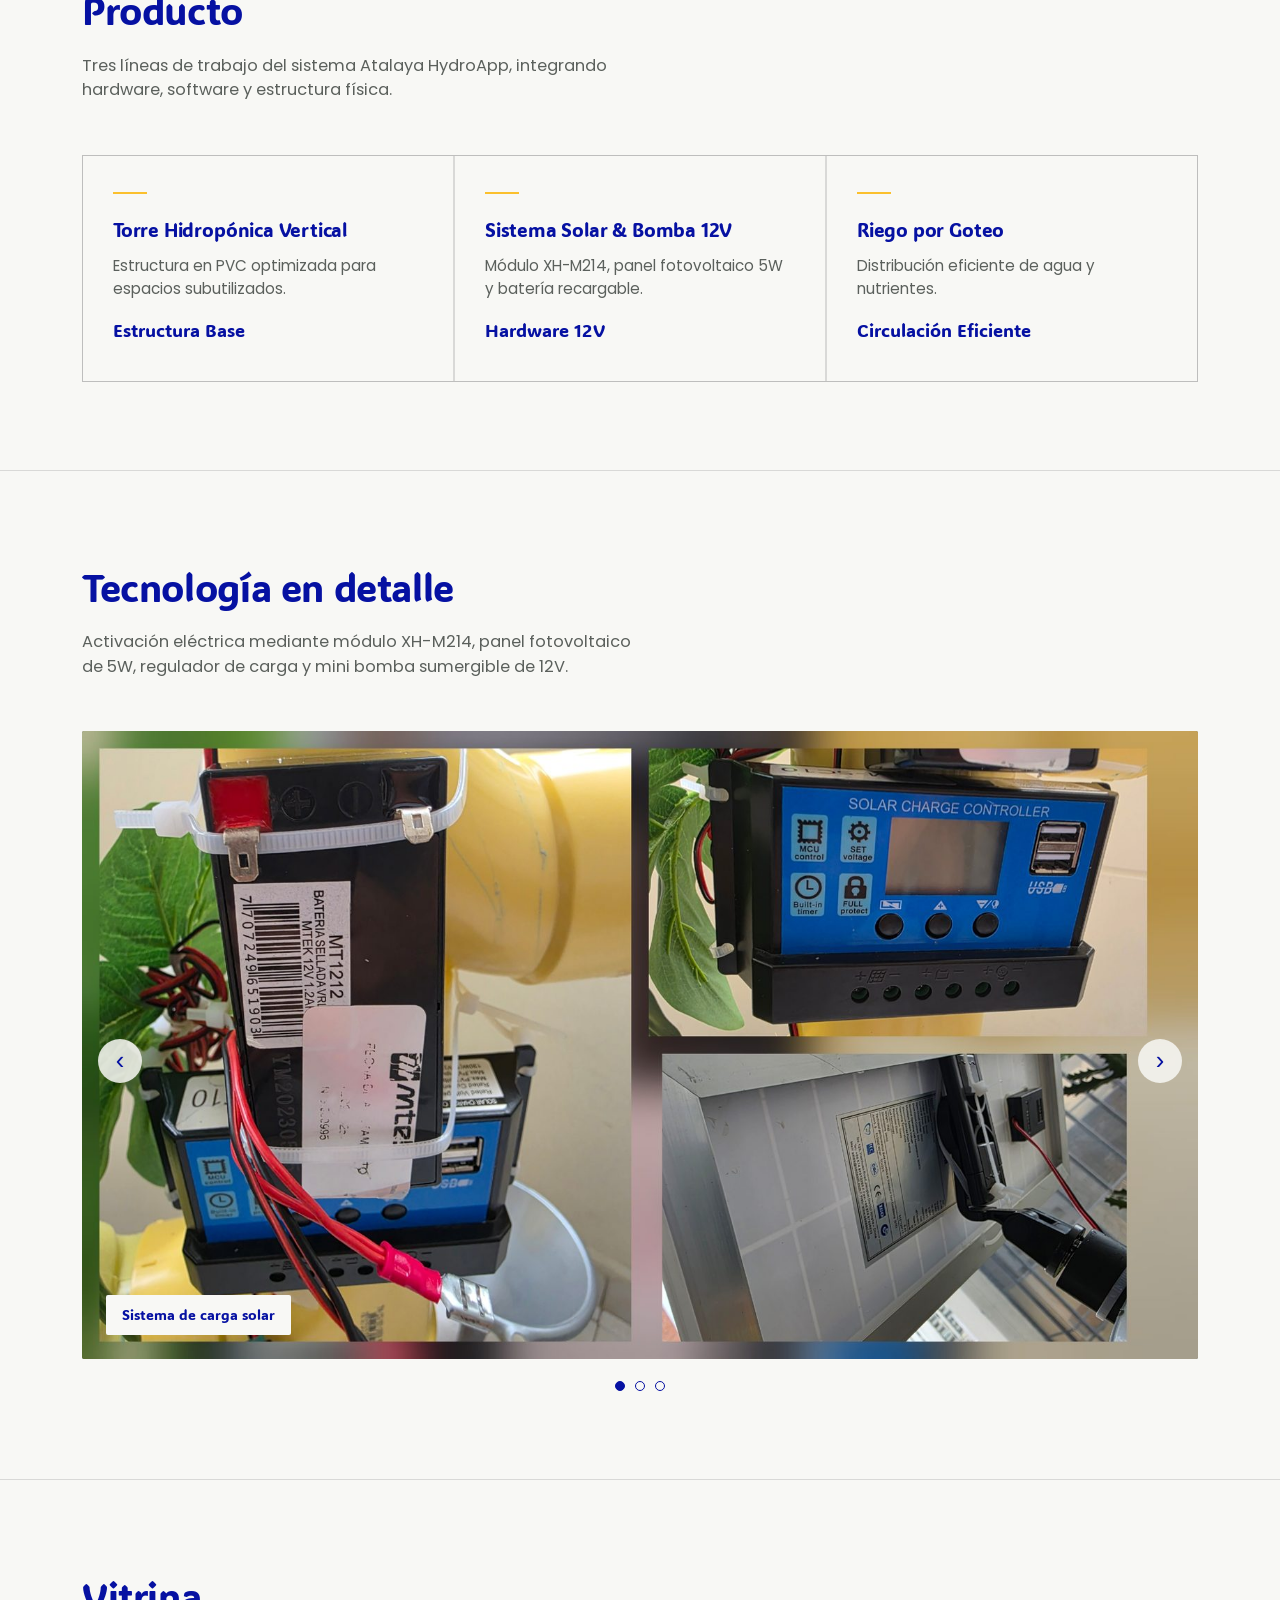
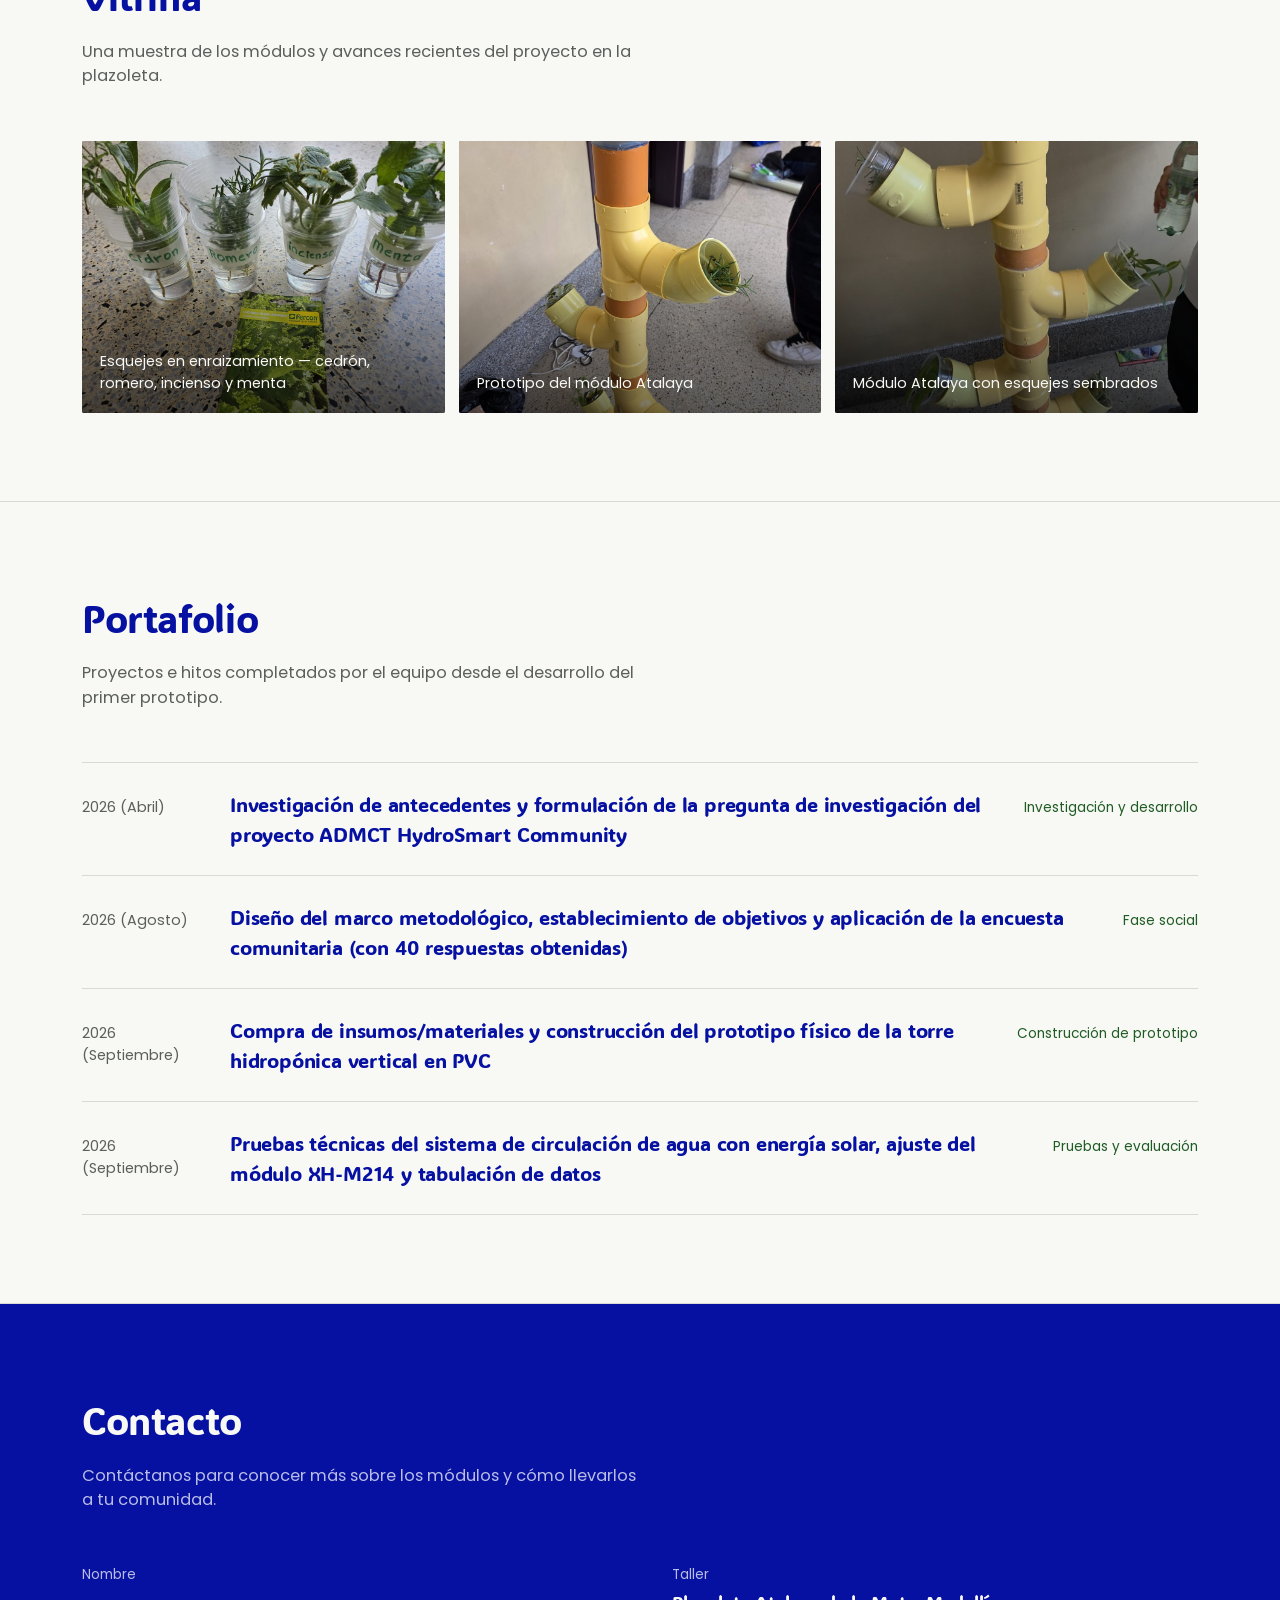
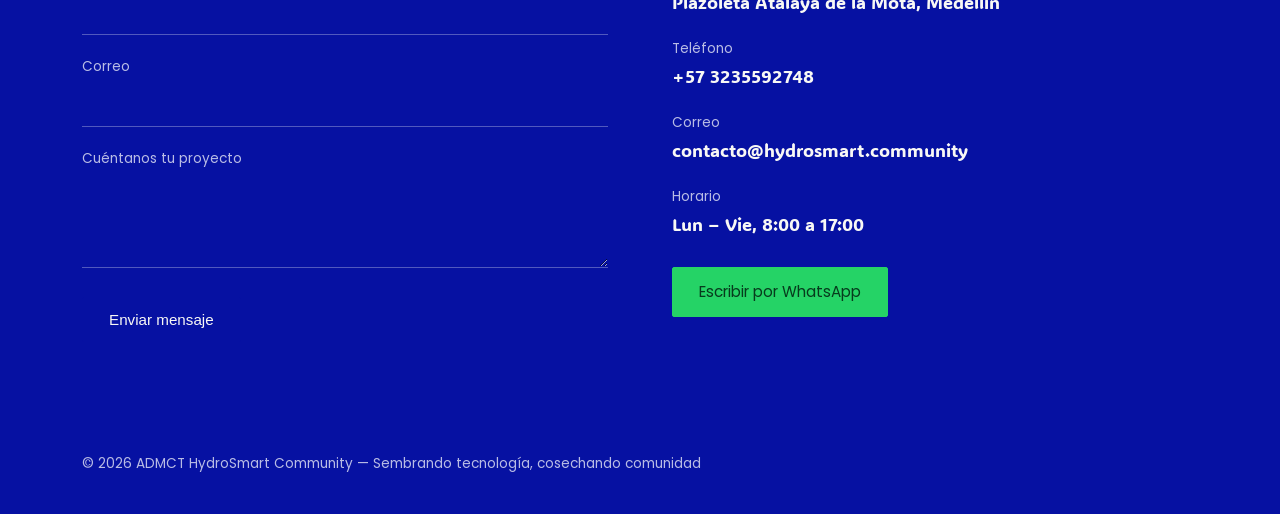
==== commit 5c554af9: "FULL REWORKED 10/21/26" ====
--- a/index.html
+++ b/index.html
@@ -28,7 +28,9 @@
       <ul>
         <li><a href="#inicio">Inicio</a></li>
         <li><a href="#quienes-somos">Quiénes somos</a></li>
-        <li><a href="#mvv">Misión y Valores</a></li>
+        <li><a href="paginas-secundarias/mision.html">Misión</a></li>
+        <li><a href="paginas-secundarias/vision.html">Visión</a></li>
+        <li><a href="paginas-secundarias/valores.html">Valores</a></li>
         <li><a href="#producto">Producto</a></li>
         <li><a href="#tecnologia">Tecnología</a></li>
         <li><a href="#vitrina">Vitrina</a></li>
@@ -46,8 +48,8 @@
     <div class="envolvente hero">
       <div class="hero-texto">
         <p class="eyebrow">Biotecnología & Monitoreo Inteligente — Medellín</p>
-        <h1>Módulos Hidropónicos Inteligentes para Tu Comunidad</h1>
-        <p class="parrafo">Diseñamos y automatizamos sistemas de cultivo en agua con monitoreo mediante Atalaya HydroApp. Promovemos la agricultura urbana sustentable, sin uso de tierra ni pesticidas.</p>
+        <h1>Torre Hidropónica Vertical con Energía Solar</h1>
+        <p class="parrafo">Aprovechamiento sostenible de espacios subutilizados en la Unidad Residencial Atalaya de la Mota mediante un sistema de riego por goteo con activación eléctrica solar, sin uso de tierra ni pesticidas.</p>
         <div class="grupo-botones">
           <a href="#producto" class="boton boton-lleno">Ver sistemas</a>
           <a href="#contacto" class="boton boton-contorno">Solicitar información</a>
@@ -69,7 +71,7 @@
         <div class="cifras">
           <div class="cifra"><span class="numero">5</span><span class="rotulo">Integrantes en el equipo: Andrea Escobar Muñetón, Martín Arteaga García, Juan Camilo Causil, Diego Esteban Muñoz Sanabria, Teodoro Sohm Durán</span></div>
           <div class="cifra"><span class="numero">0</span><span class="rotulo">Uso de pesticidas y químicos pesados</span></div>
-          <div class="cifra"><span class="numero">100%</span><span class="rotulo">Automatización y monitoreo digital</span></div>
+          <div class="cifra"><span class="numero">100%</span><span class="rotulo">Energía Solar y Automatización por Módulo XH-M214</span></div>
           <div class="cifra"><span class="numero">1</span><span class="rotulo">Comunidad conectada en la plazoleta</span></div>
         </div>
       </div>
@@ -81,52 +83,6 @@
     </div>
   </section>
 
-  <!-- MISIÓN, VISIÓN Y VALORES -->
-  <section id="mvv">
-    <div class="envolvente">
-      <div class="cabecera-seccion">
-        <h2>Misión, Visión y Valores</h2>
-        <p>Los principios que guían cada módulo que construimos y cada comunidad que acompañamos.</p>
-      </div>
-      <div class="rejilla-mvv">
-
-        <article class="tarjeta-mvv">
-          <div class="imagen-mvv">
-            <img src="img/mvv-mision.jpg" alt="Módulo hidropónico Atalaya en funcionamiento con hortalizas en recirculación de agua">
-          </div>
-          <div class="marca-linea"></div>
-          <h3>Misión</h3>
-          <p>Desarrollar e implementar soluciones de agricultura urbana inteligente mediante módulos hidropónicos automatizados y monitoreados por software, transformando espacios residenciales en entornos sostenibles que promuevan el autocultivo eficiente, el cuidado del medio ambiente y la integración comunitaria.</p>
-        </article>
-
-        <article class="tarjeta-mvv">
-          <div class="imagen-mvv">
-            <img src="img/mvv-vision.jpg" alt="Propuesta de jardín vertical hidropónico en columna de concreto para plazoleta exterior">
-          </div>
-          <div class="marca-linea"></div>
-          <h3>Visión</h3>
-          <p>Para el año 2031, posicionarnos como el proyecto líder en automatización de agricultura urbana comunitaria en el Valle de Aburrá, expandiendo nuestra tecnología hidropónica e inspirando a más comunidades a adoptar modelos sostenibles e inteligentes de producción de alimentos.</p>
-        </article>
-
-        <article class="tarjeta-mvv">
-          <div class="imagen-mvv">
-            <img src="img/mvv-valores.jpg" alt="Ilustración de sostenibilidad ambiental con energías limpias y ciudad verde">
-          </div>
-          <div class="marca-linea"></div>
-          <h3>Valores</h3>
-          <ul class="lista-valores">
-            <li><strong>Sostenibilidad</strong> — uso eficiente del agua y los nutrientes mediante recirculación.</li>
-            <li><strong>Innovación tecnológica</strong> — sensores y software al alcance de toda la comunidad.</li>
-            <li><strong>Compromiso social</strong> — espacios de integración y aprendizaje compartido.</li>
-            <li><strong>Responsabilidad</strong> — rigor ético en la operación de módulos y plataforma.</li>
-            <li><strong>Transparencia</strong> — gestión clara de datos, recursos y comunicación.</li>
-          </ul>
-        </article>
-
-      </div>
-    </div>
-  </section>
-
   <!-- PRODUCTO -->
   <section id="producto">
     <div class="envolvente">
@@ -139,32 +95,31 @@
       <div class="rejilla-producto">
         <article class="producto">
           <div class="marca-linea"></div>
-          <h3>Módulo Hidropónico Residencial</h3>
-          <p>Estructura hexagonal optimizada para recirculación de agua y nutrientes en espacios comunitarios.</p>
-          <span class="precio">Sistema Base</span>
+          <h3>Torre Hidropónica Vertical</h3>
+          <p>Estructura en PVC optimizada para espacios subutilizados.</p>
+          <span class="precio">Estructura Base</span>
         </article>
         <article class="producto">
           <div class="marca-linea"></div>
-          <h3>Kit de Sensores & Monitoreo</h3>
-          <p>Módulo de control inteligente para lectura en tiempo real de flujo, pH y nutrientes.</p>
-          <span class="precio">Hardware Smart</span>
+          <h3>Sistema Solar & Bomba 12V</h3>
+          <p>Módulo XH-M214, panel fotovoltaico 5W y batería recargable.</p>
+          <span class="precio">Hardware 12V</span>
         </article>
         <article class="producto">
           <div class="marca-linea"></div>
-          <h3>Plataforma Atalaya HydroApp</h3>
-          <p>Aplicación móvil y panel de control para la gestión y seguimiento del cultivo en comunidad.</p>
-          <span class="precio">Software Integrado</span>
+          <h3>Riego por Goteo</h3>
+          <p>Distribución eficiente de agua y nutrientes.</p>
+          <span class="precio">Circulación Eficiente</span>
         </article>
       </div>
     </div>
   </section>
-
-  <!-- TECNOLOGÍA — BANNER ROTATIVO -->
+    <!-- TECNOLOGÍA — BANNER ROTATIVO -->
   <section id="tecnologia">
     <div class="envolvente">
       <div class="cabecera-seccion">
         <h2>Tecnología en detalle</h2>
-        <p>Los componentes que hacen posible la automatización del módulo Atalaya: carga solar, prototipos en campo y riego inteligente.</p>
+        <p>Activación eléctrica mediante módulo XH-M214, panel fotovoltaico de 5W, regulador de carga y mini bomba sumergible de 12V.</p>
       </div>
 
       <div class="carrusel" id="carrusel" role="region" aria-label="Galería de tecnología Atalaya">
@@ -228,24 +183,24 @@
       </div>
       <div class="lista-portafolio">
         <div class="proyecto">
-          <span class="anio">2025</span>
-          <h3>Implementación Plazoleta Atalaya de la Mota</h3>
-          <span class="categoria">Proyecto comunitario</span>
+          <span class="anio">2026 (Abril)</span>
+          <h3>Investigación de antecedentes y formulación de la pregunta de investigación del proyecto ADMCT HydroSmart Community</h3>
+          <span class="categoria">Investigación y desarrollo</span>
         </div>
         <div class="proyecto">
-          <span class="anio">2024</span>
-          <h3>Piloto Kit de Sensores, Unidad Residencial Conquistadores</h3>
-          <span class="categoria">Proyecto residencial</span>
+          <span class="anio">2026 (Agosto)</span>
+          <h3>Diseño del marco metodológico, establecimiento de objetivos y aplicación de la encuesta comunitaria (con 40 respuestas obtenidas)</h3>
+          <span class="categoria">Fase social</span>
         </div>
         <div class="proyecto">
-          <span class="anio">2023</span>
-          <h3>Desarrollo de la app Atalaya HydroApp v1</h3>
-          <span class="categoria">Proyecto de software</span>
+          <span class="anio">2026 (Septiembre)</span>
+          <h3>Compra de insumos/materiales y construcción del prototipo físico de la torre hidropónica vertical en PVC</h3>
+          <span class="categoria">Construcción de prototipo</span>
         </div>
         <div class="proyecto">
-          <span class="anio">2022</span>
-          <h3>Prototipo del módulo hexagonal</h3>
-          <span class="categoria">Investigación y desarrollo</span>
+          <span class="anio">2026 (Septiembre)</span>
+          <h3>Pruebas técnicas del sistema de circulación de agua con energía solar, ajuste del módulo XH-M214 y tabulación de datos</h3>
+          <span class="categoria">Pruebas y evaluación</span>
         </div>
       </div>
     </div>
@@ -278,11 +233,15 @@
           <dt>Taller</dt>
           <dd>Plazoleta Atalaya de la Mota, Medellín</dd>
           <dt>Teléfono</dt>
-          <dd>+57 3184869196</dd>
+          <dd>+57 3235592748</dd>
           <dt>Correo</dt>
           <dd>contacto@hydrosmart.community</dd>
           <dt>Horario</dt>
           <dd>Lun – Vie, 8:00 a 17:00</dd>
+          <a class="boton boton-lleno boton-wa" target="_blank" rel="noopener"
+   href="https://wa.me/573235592748?text=Hola%2C%20quiero%20informaci%C3%B3n%20sobre%20los%20m%C3%B3dulos%20hidrop%C3%B3nicos">
+  Escribir por WhatsApp
+</a>
         </dl>
       </div>
     </div>
@@ -313,10 +272,18 @@
   });
 
   document.getElementById('formContacto').addEventListener('submit', (e) => {
-    e.preventDefault();
-    alert('Mensaje enviado. Te contactaremos pronto.');
-    e.target.reset();
-  });
+  e.preventDefault();
+  const nombre = document.getElementById('nombre').value.trim();
+  const correo = document.getElementById('correo').value.trim();
+  const mensaje = document.getElementById('mensaje').value.trim();
+  if (!nombre || !mensaje) {
+    alert('Escribe tu nombre y tu mensaje.');
+    return;
+  }
+  const texto = `Hola, soy ${nombre}${correo ? ' (' + correo + ')' : ''}. ${mensaje}`;
+  window.open('https://wa.me/573235592748?text=' + encodeURIComponent(texto), '_blank', 'noopener');
+  e.target.reset();
+});
 
   /* ============ CARRUSEL DE TECNOLOGÍA ============ */
   (function () {
--- a/contenido.css
+++ b/contenido.css
@@ -92,35 +92,54 @@
 
   .marca span{color:var(--primario);}
 
-  nav ul{
-    display:flex;
-    gap:36px;
-  }
-
- nav a{
-    font-size:0.95rem;
-    color:var(--texto);
-    position:relative;
-    padding:4px 0;
-    transition:color .25s ease;
-  }
-
-  nav a::after{
-    content:"";
-    position:absolute;
-    left:0;bottom:0;
-    width:0;
-    height:1px;
-    background:var(--primario);
-    transition:width .25s ease;
-  }
-
-  nav a:hover::after,
-  nav a:focus-visible::after{width:100%;}
-  nav a:hover,
-  nav a:focus-visible{
-    color:var(--primario);
-  }
+  .barra-nav{
+  display:flex;
+  align-items:center;
+  justify-content:space-between;
+  gap:24px;
+  padding:20px 32px;
+  max-width:1180px;
+  margin:0 auto;
+}
+
+.marca{
+  font-family:var(--display);
+  font-size:1.3rem;
+  font-weight:600;
+  color:var(--secundario);
+  display:flex;
+  align-items:center;
+  gap:10px;
+  flex-shrink:0;
+  white-space:nowrap;
+}
+
+nav ul{
+  display:flex;
+  gap:4px;
+}
+
+/* Resaltado tipo "iluminación": recuadro con gradiente,
+   sólido abajo y transparente hacia arriba */
+nav a{
+  display:block;
+  font-size:0.9rem;
+  white-space:nowrap;
+  color:var(--texto);
+  padding:8px 12px;
+  border-radius:var(--radio);
+  background:linear-gradient(to top, var(--acento) 0%, transparent 100%);
+  background-size:100% 0%;
+  background-position:bottom;
+  background-repeat:no-repeat;
+  transition:background-size .25s ease, color .2s ease;
+}
+
+nav a:hover,
+nav a:focus-visible{
+  background-size:100% 100%;
+  color:var(--texto);
+}
 
   .btn-menu{
     display:none;
@@ -303,18 +322,6 @@
   .tarjeta-mvv p{
     color:var(--texto-suave);
     font-size:0.95rem;
-  }
-
-  .lista-valores li{
-    color:var(--texto-suave);
-    font-size:0.92rem;
-    padding:10px 0;
-    border-top:1px solid var(--linea);
-  }
-  .lista-valores li:first-child{border-top:none;padding-top:0;}
-  .lista-valores li strong{
-    color:var(--texto);
-    font-weight:600;
   }
 
   /* ============ PRODUCTO ============ */
@@ -564,6 +571,22 @@
   }
 
   /* ============ RESPONSIVE ============ */
+  @media (max-width:1280px){
+  nav{
+    position:fixed;
+    top:65px;left:0;right:0;
+    background:var(--fondo-suave);
+    border-bottom:1px solid var(--linea);
+    max-height:0;
+    overflow:hidden;
+    transition:max-height .3s ease;
+  }
+  nav.abierto{max-height:640px;}
+  nav ul{flex-direction:column;gap:0;padding:8px 32px 20px;}
+  nav ul li{border-top:1px solid var(--linea);}
+  nav ul li a{display:block;padding:14px 0;}
+  .btn-menu{display:flex;}
+}
   @media (max-width:880px){
     nav{
       position:fixed;
@@ -574,7 +597,7 @@
       overflow:hidden;
       transition:max-height .3s ease;
     }
-    nav.abierto{max-height:380px;}
+    nav.abierto{max-height:640px;}
     nav ul{flex-direction:column;gap:0;padding:8px 32px 20px;}
     nav ul li{border-top:1px solid var(--linea);}
     nav ul li a{display:block;padding:14px 0;}
@@ -600,4 +623,13 @@
   @media (prefers-reduced-motion: reduce){
     html{scroll-behavior:auto;}
     *{transition:none !important;}
-  }+  }
+  
+  #contacto .boton-wa{
+  display:inline-block;
+  margin-top:28px;
+  background:#25D366;
+  border-color:#25D366;
+  color:#073B1D;
+}
+#contacto .boton-wa:hover{background:#1EBE5A;border-color:#1EBE5A;}
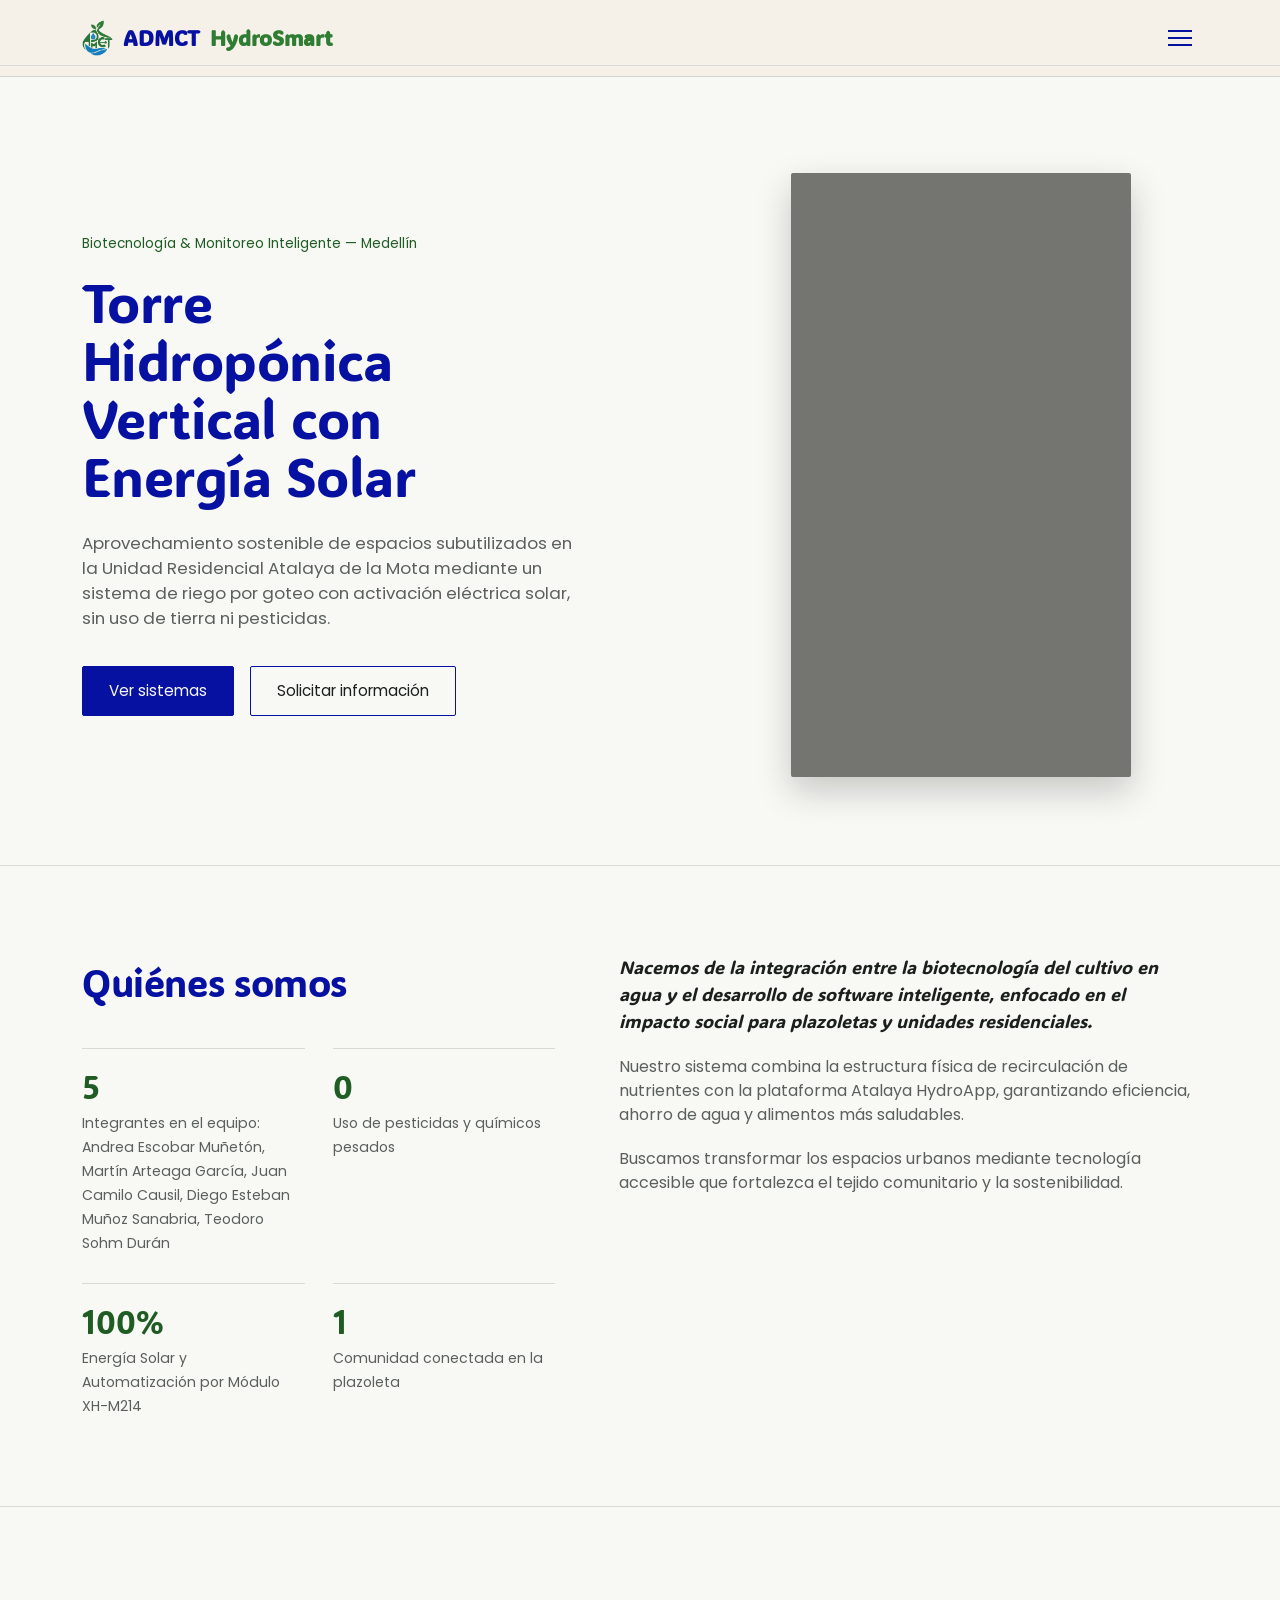
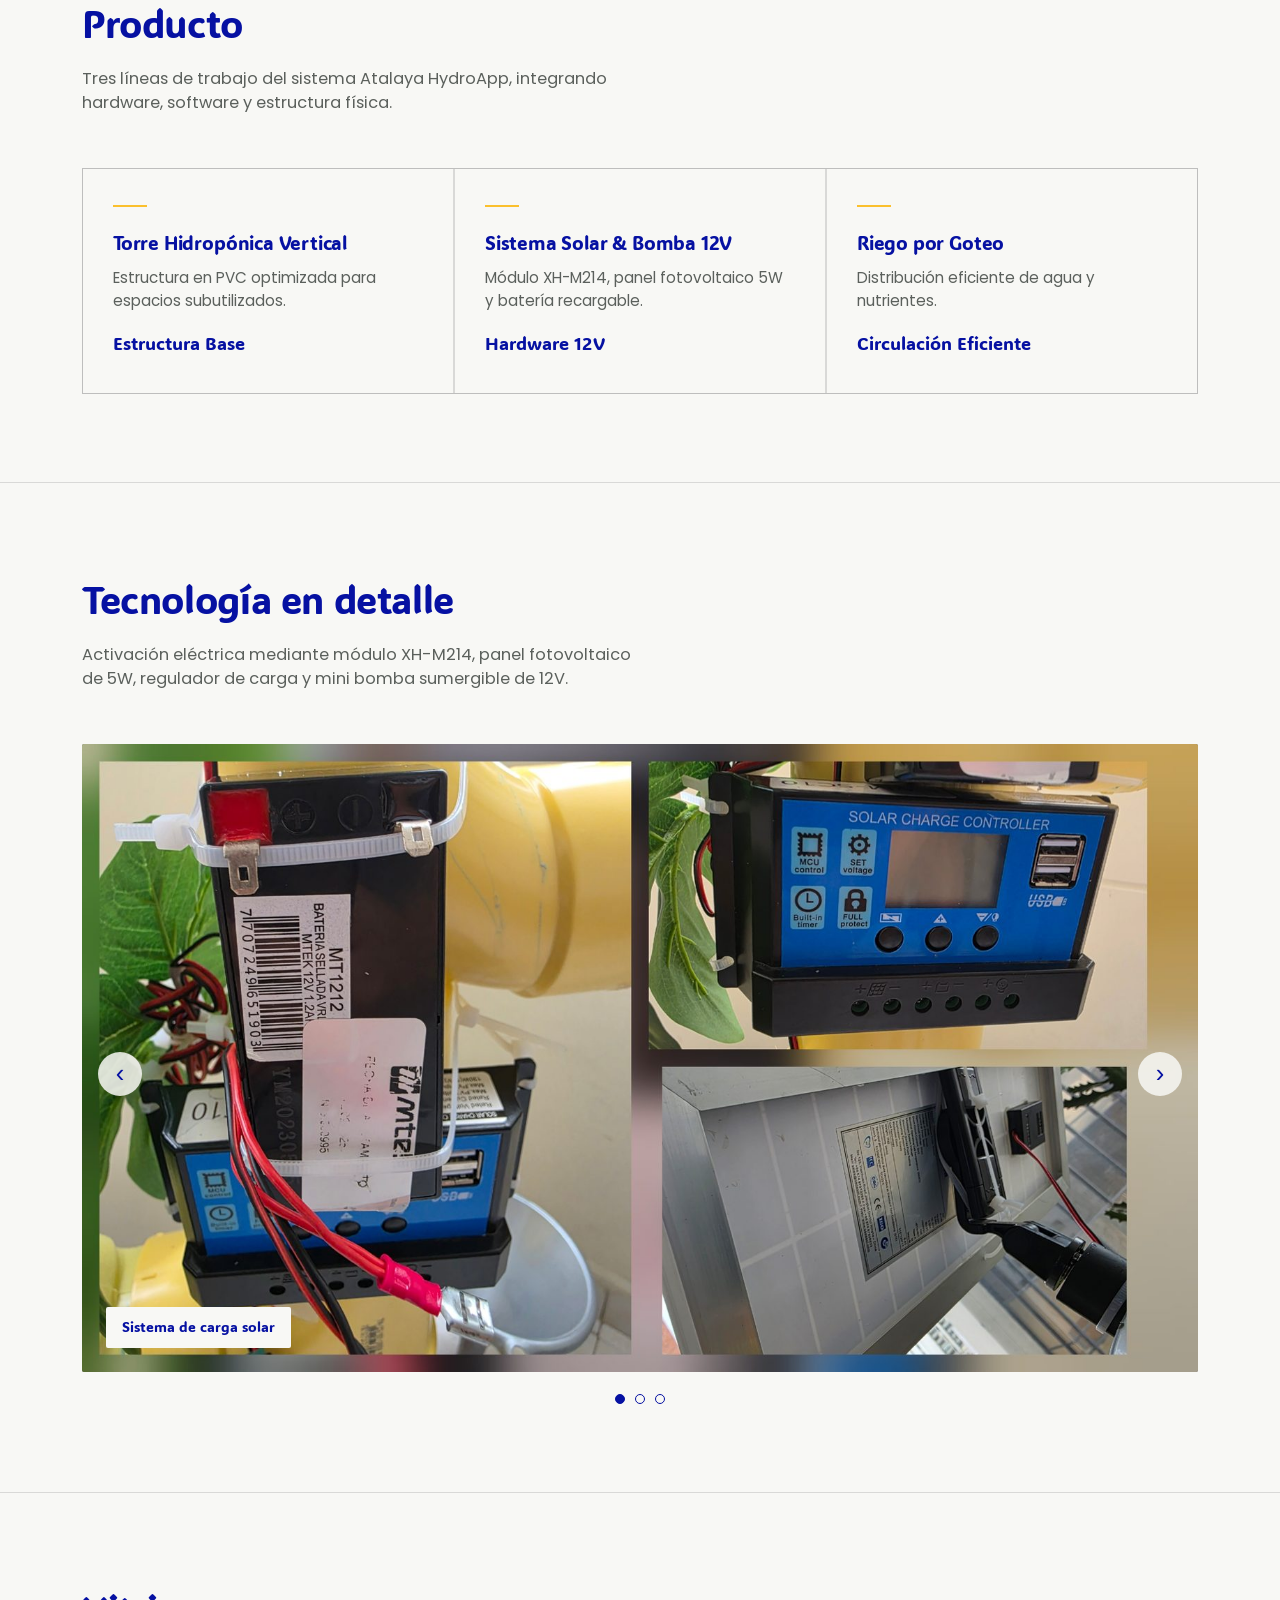
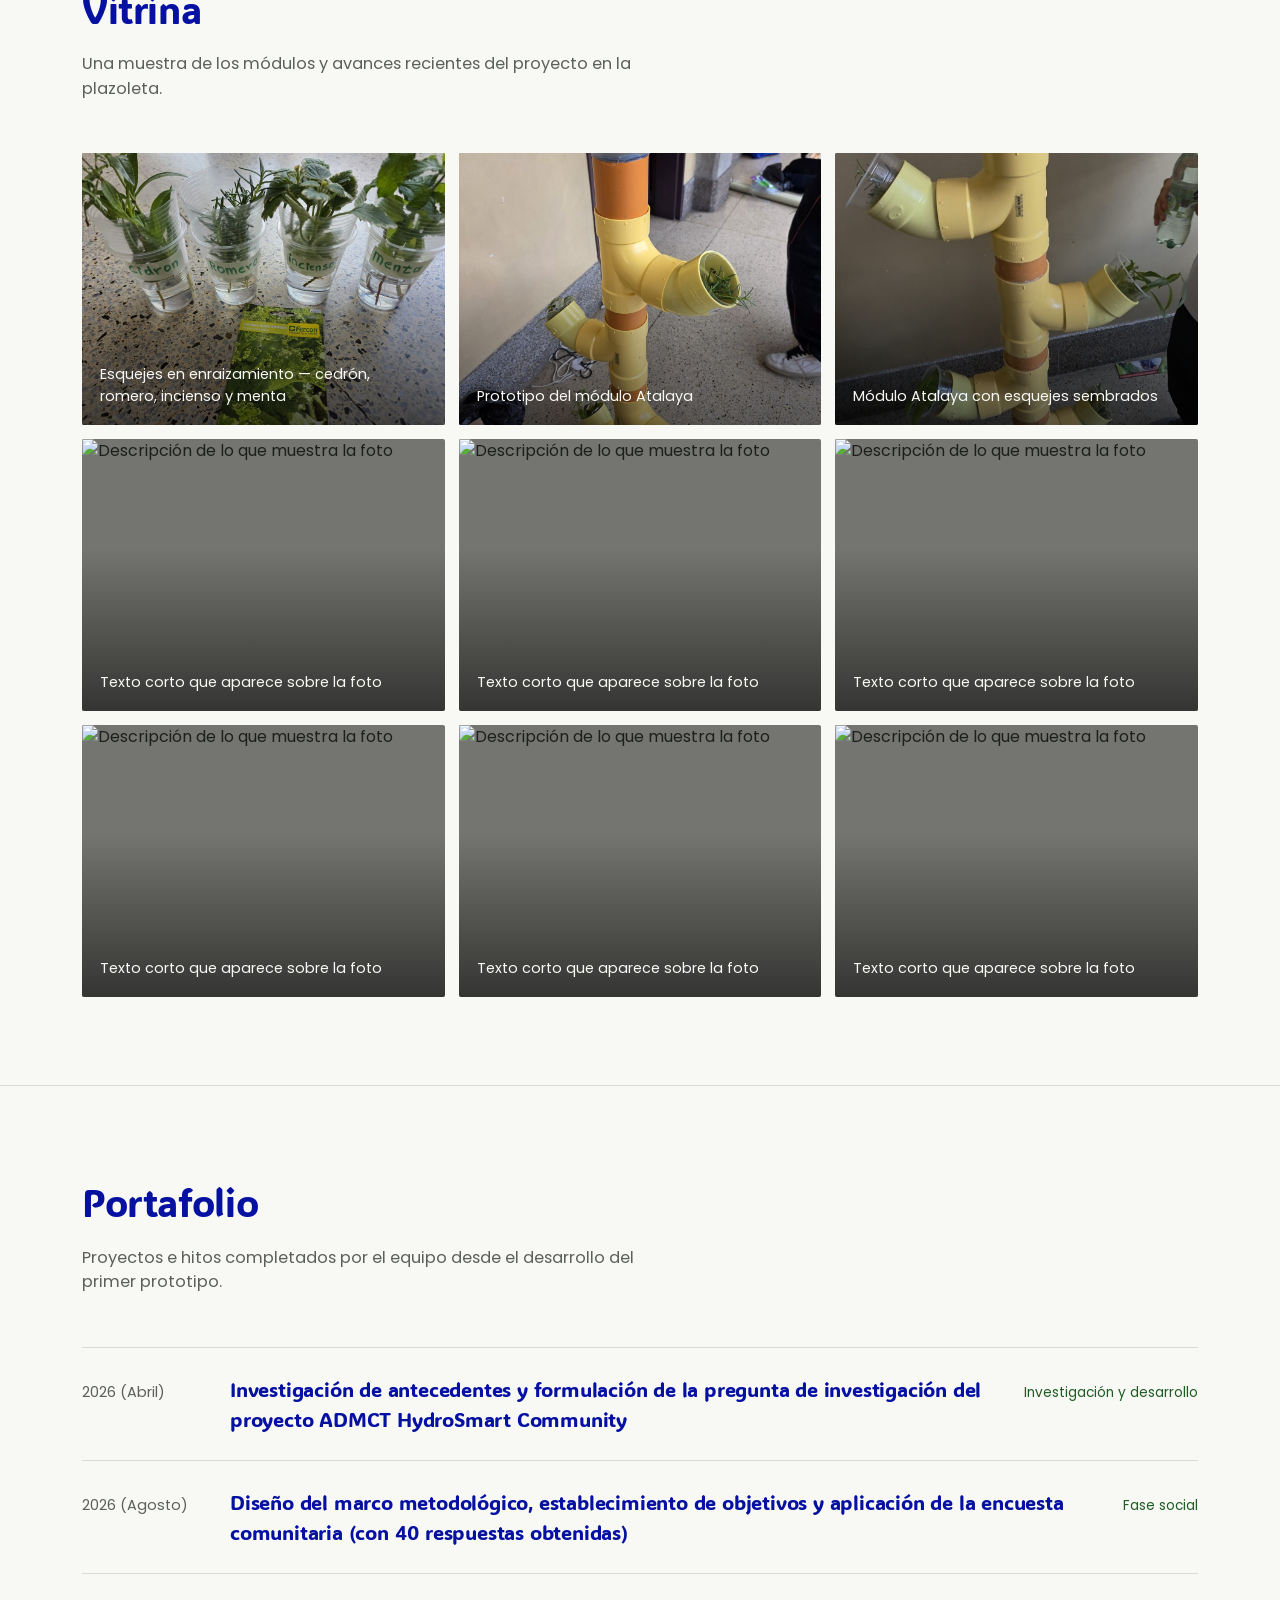
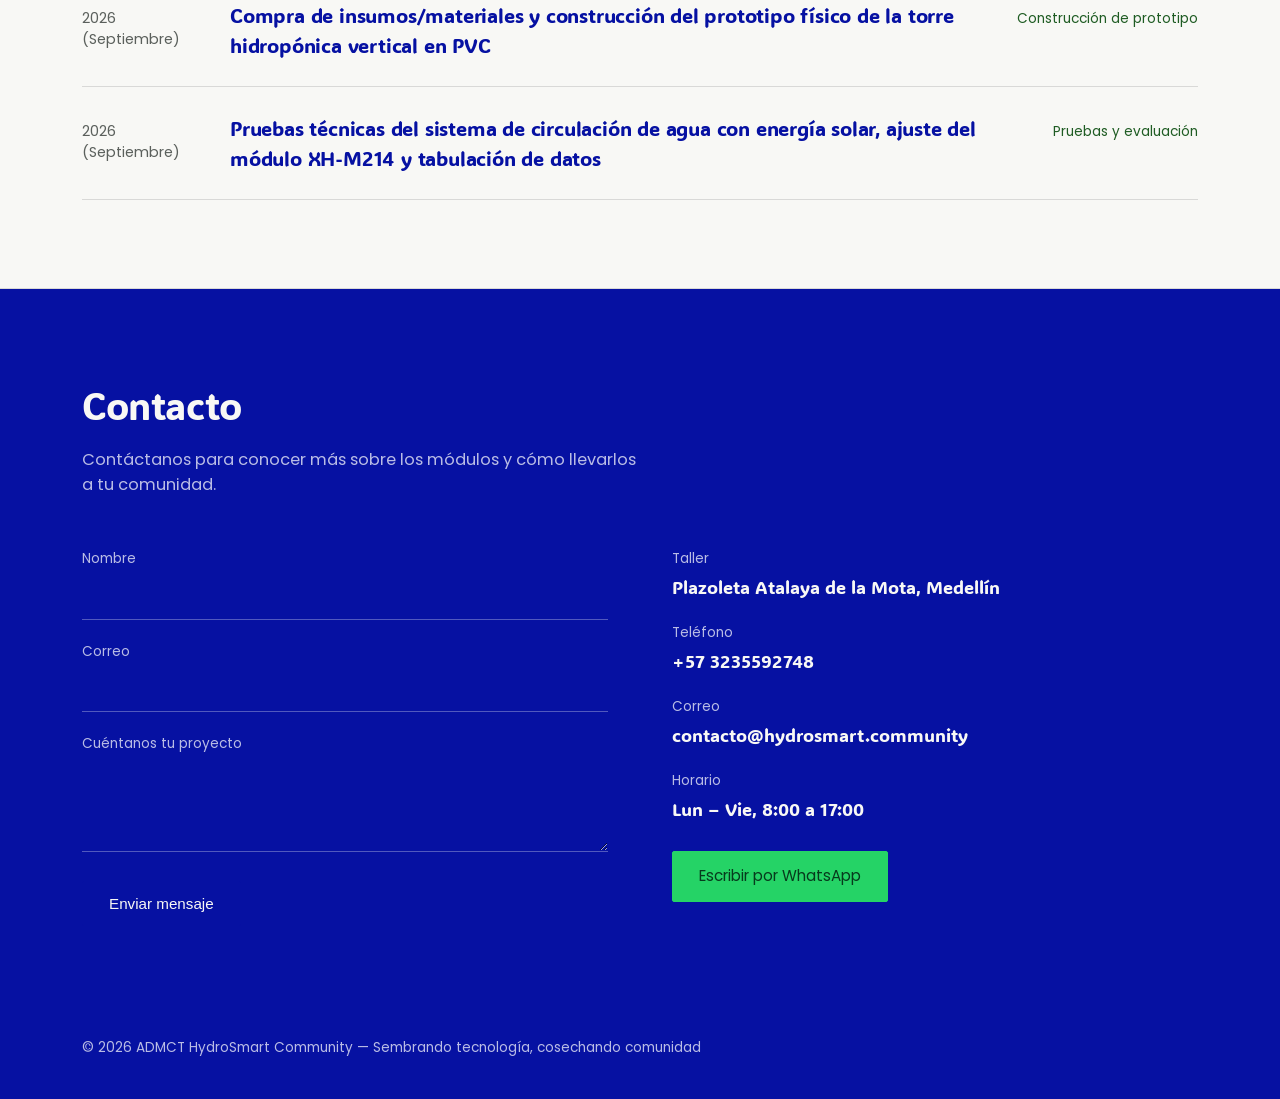
==== commit 4eea585b: "FALTAN src, alt y <span> por añadir para las 6 imagenes" ====
--- a/index.html
+++ b/index.html
@@ -55,10 +55,15 @@
           <a href="#contacto" class="boton boton-contorno">Solicitar información</a>
         </div>
       </div>
-      <div class="hero-imagen">
-        <span class="etiqueta">Módulo Atalaya — Recirculación Inteligente</span>
-      </div>
-    </div>
+      <div class="hero-video">
+  <iframe
+    src="https://www.youtube-nocookie.com/embed/5aKEfloh9iU?rel=0&playsinline=1"
+    title="Video del proyecto ADMCT HydroSmart Community"
+    loading="lazy"
+    referrerpolicy="strict-origin-when-cross-origin"
+    allow="accelerometer; autoplay; clipboard-write; encrypted-media; gyroscope; picture-in-picture; web-share"
+    allowfullscreen></iframe>
+</div>
   </section>
 
   <!-- QUIENES SOMOS -->
@@ -170,6 +175,30 @@
           <img src="img/proyecto-modulo-lateral.jpg" alt="Prototipo del módulo hidropónico Atalaya, vista lateral con esquejes sembrados">
           <span>Módulo Atalaya con esquejes sembrados</span>
         </div>
+        <div class="pieza-vitrina">
+  <img src="img/proyecto-04.jpg" alt="Descripción de lo que muestra la foto" loading="lazy">
+  <span>Texto corto que aparece sobre la foto</span>
+</div>
+<div class="pieza-vitrina">
+  <img src="img/proyecto-04.jpg" alt="Descripción de lo que muestra la foto" loading="lazy">
+  <span>Texto corto que aparece sobre la foto</span>
+</div>
+<div class="pieza-vitrina">
+  <img src="img/proyecto-04.jpg" alt="Descripción de lo que muestra la foto" loading="lazy">
+  <span>Texto corto que aparece sobre la foto</span>
+</div>
+<div class="pieza-vitrina">
+  <img src="img/proyecto-04.jpg" alt="Descripción de lo que muestra la foto" loading="lazy">
+  <span>Texto corto que aparece sobre la foto</span>
+</div>
+<div class="pieza-vitrina">
+  <img src="img/proyecto-04.jpg" alt="Descripción de lo que muestra la foto" loading="lazy">
+  <span>Texto corto que aparece sobre la foto</span>
+</div>
+<div class="pieza-vitrina">
+  <img src="img/proyecto-04.jpg" alt="Descripción de lo que muestra la foto" loading="lazy">
+  <span>Texto corto que aparece sobre la foto</span>
+</div>
       </div>
     </div>
   </section>
@@ -214,14 +243,15 @@
         <p>Contáctanos para conocer más sobre los módulos y cómo llevarlos a tu comunidad.</p>
       </div>
       <div class="disposicion-contacto">
-        <form id="formContacto" novalidate>
+                <form id="formContacto" novalidate>
+          <input type="hidden" name="_subject" value="Nuevo mensaje desde la página ADMCT HydroSmart">
           <div class="campo">
             <label for="nombre">Nombre</label>
             <input type="text" id="nombre" name="nombre" required>
           </div>
           <div class="campo">
             <label for="correo">Correo</label>
-            <input type="email" id="correo" name="correo" required>
+            <input type="email" id="correo" name="email" required>
           </div>
           <div class="campo">
             <label for="mensaje">Cuéntanos tu proyecto</label>
@@ -271,18 +301,35 @@
     });
   });
 
-  document.getElementById('formContacto').addEventListener('submit', (e) => {
+ const formContacto = document.getElementById('formContacto');
+const botonEnviar = formContacto.querySelector('button[type="submit"]');
+
+formContacto.addEventListener('submit', async (e) => {
   e.preventDefault();
-  const nombre = document.getElementById('nombre').value.trim();
-  const correo = document.getElementById('correo').value.trim();
-  const mensaje = document.getElementById('mensaje').value.trim();
-  if (!nombre || !mensaje) {
-    alert('Escribe tu nombre y tu mensaje.');
+  if (!formContacto.checkValidity()) {
+    formContacto.reportValidity();
     return;
   }
-  const texto = `Hola, soy ${nombre}${correo ? ' (' + correo + ')' : ''}. ${mensaje}`;
-  window.open('https://wa.me/573235592748?text=' + encodeURIComponent(texto), '_blank', 'noopener');
-  e.target.reset();
+
+  const textoOriginal = botonEnviar.textContent;
+  botonEnviar.disabled = true;
+  botonEnviar.textContent = 'Enviando...';
+
+  try {
+    const respuesta = await fetch('https://formspree.io/f/mljjrarg', {
+      method: 'POST',
+      headers: { Accept: 'application/json' },
+      body: new FormData(formContacto)
+    });
+    if (!respuesta.ok) throw new Error('Error de envío');
+    alert('Mensaje enviado. Te contactaremos pronto.');
+    formContacto.reset();
+  } catch (error) {
+    alert('No pudimos enviar el mensaje. Inténtalo de nuevo o escríbenos por WhatsApp.');
+  } finally {
+    botonEnviar.disabled = false;
+    botonEnviar.textContent = textoOriginal;
+  }
 });
 
   /* ============ CARRUSEL DE TECNOLOGÍA ============ */
--- a/contenido.css
+++ b/contenido.css
@@ -632,4 +632,23 @@
   border-color:#25D366;
   color:#073B1D;
 }
-#contacto .boton-wa:hover{background:#1EBE5A;border-color:#1EBE5A;}+#contacto .boton-wa:hover{background:#1EBE5A;border-color:#1EBE5A;}
+
+.hero-video{
+  width:min(100%,340px);
+  aspect-ratio:9/16;
+  justify-self:center;
+  border-radius:var(--radio);
+  overflow:hidden;
+  background:var(--apoyo);
+  box-shadow:0 14px 34px rgba(28,32,29,.22);
+}
+.hero-video iframe{
+  width:100%;
+  height:100%;
+  border:0;
+  display:block;
+}
+@media (max-width:880px){
+  .hero-video{order:-1;width:min(100%,300px);}
+}
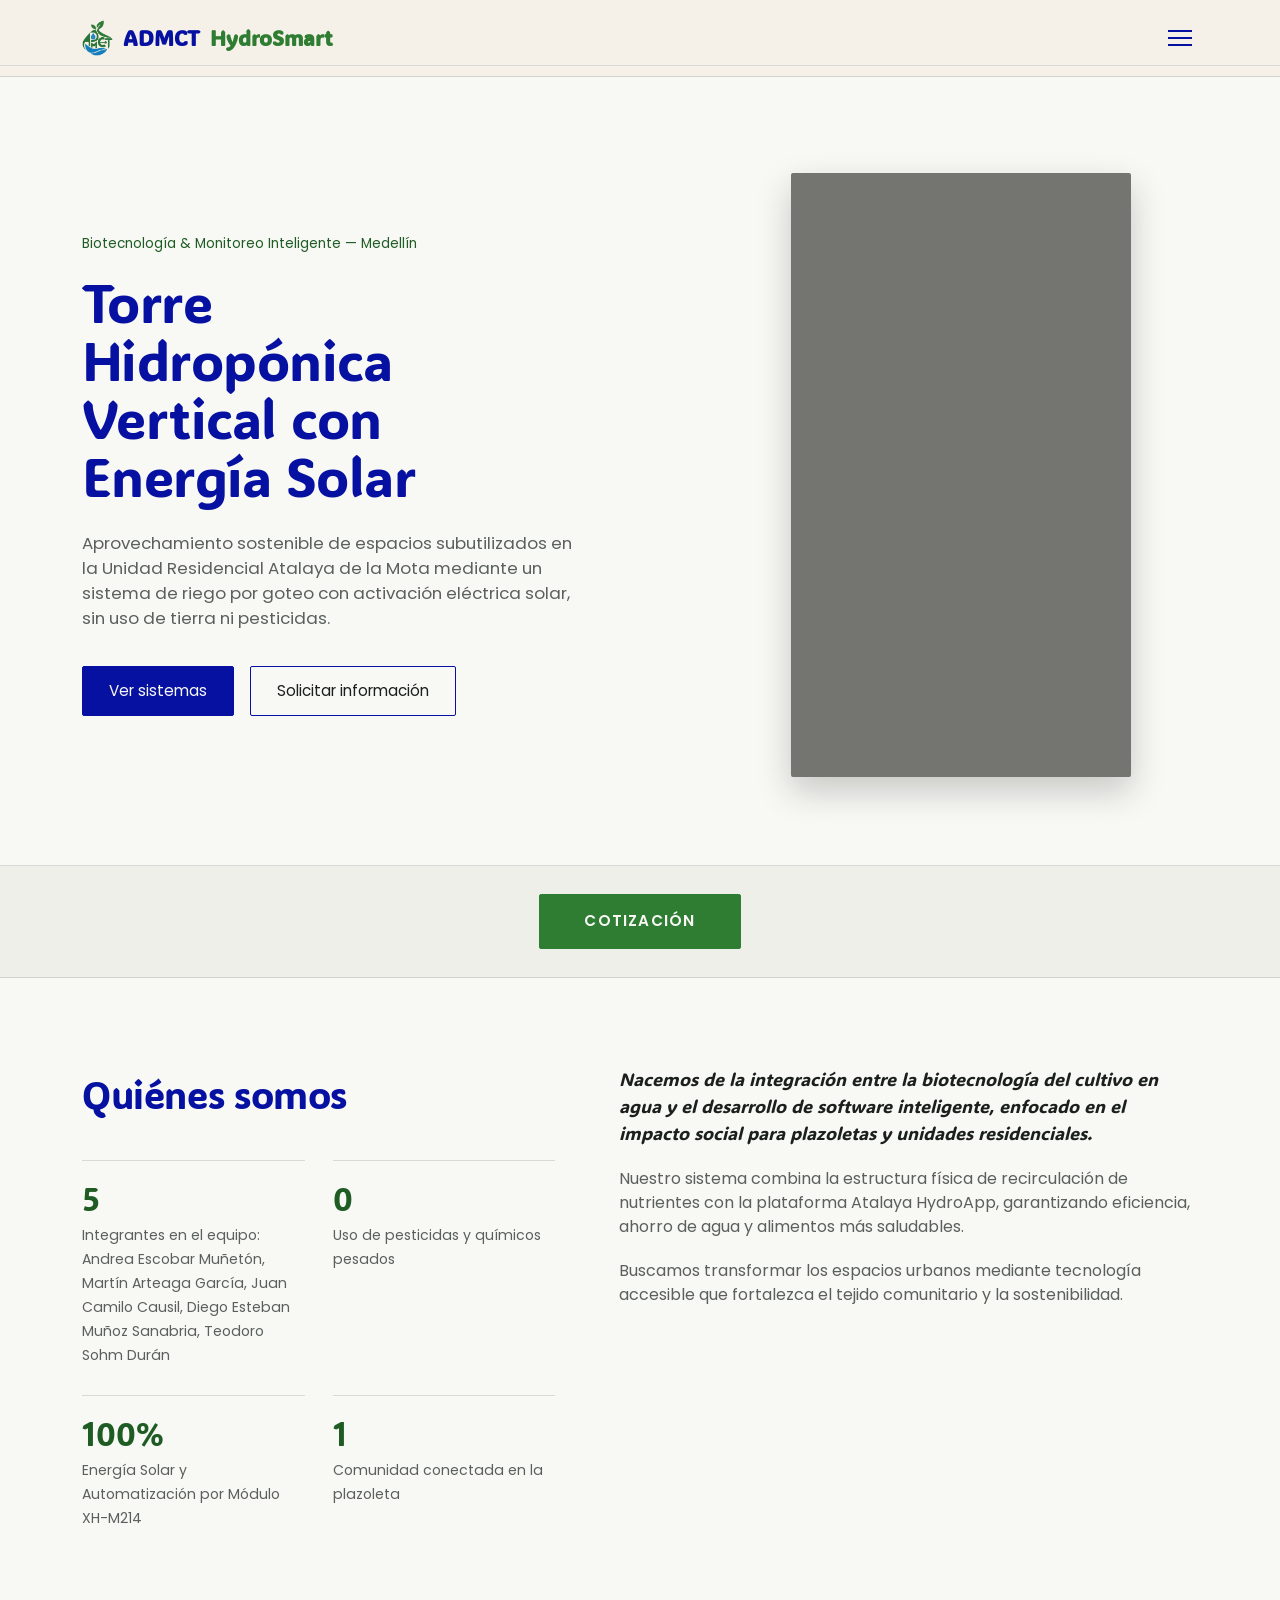
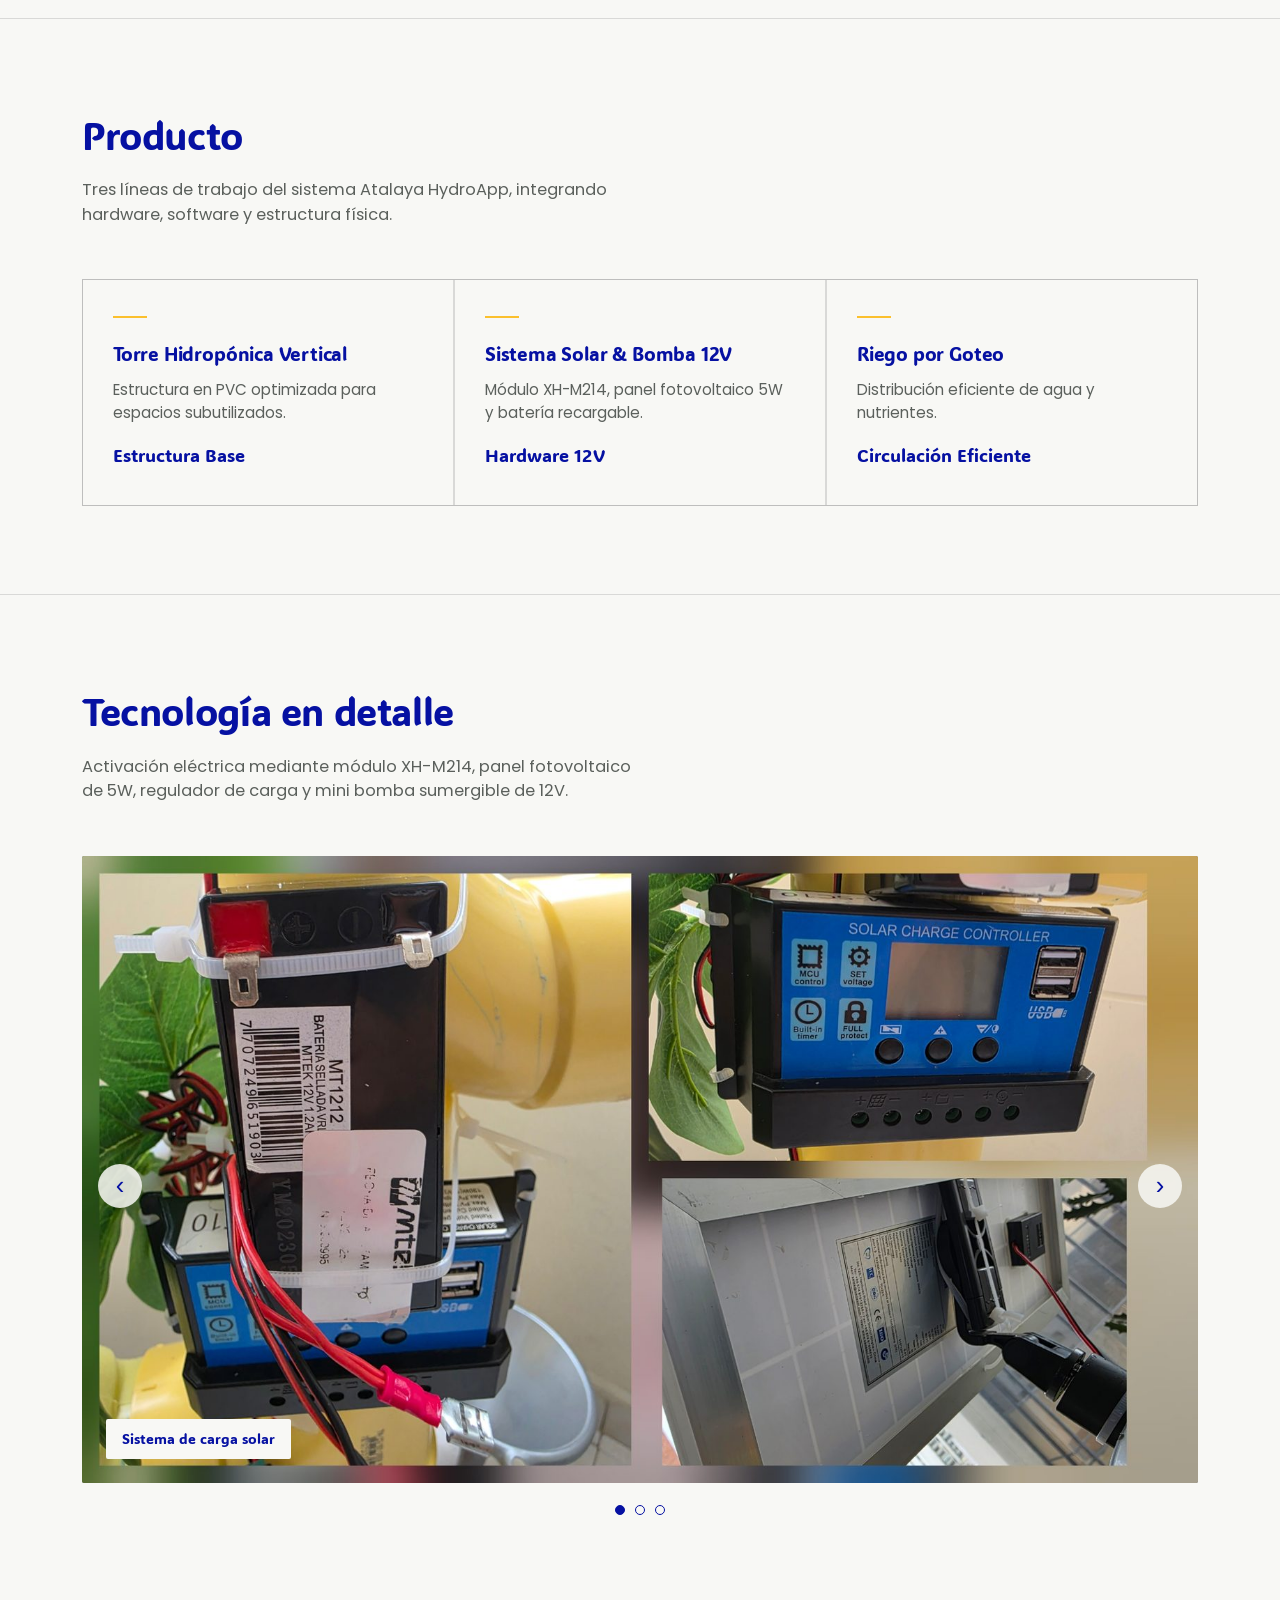
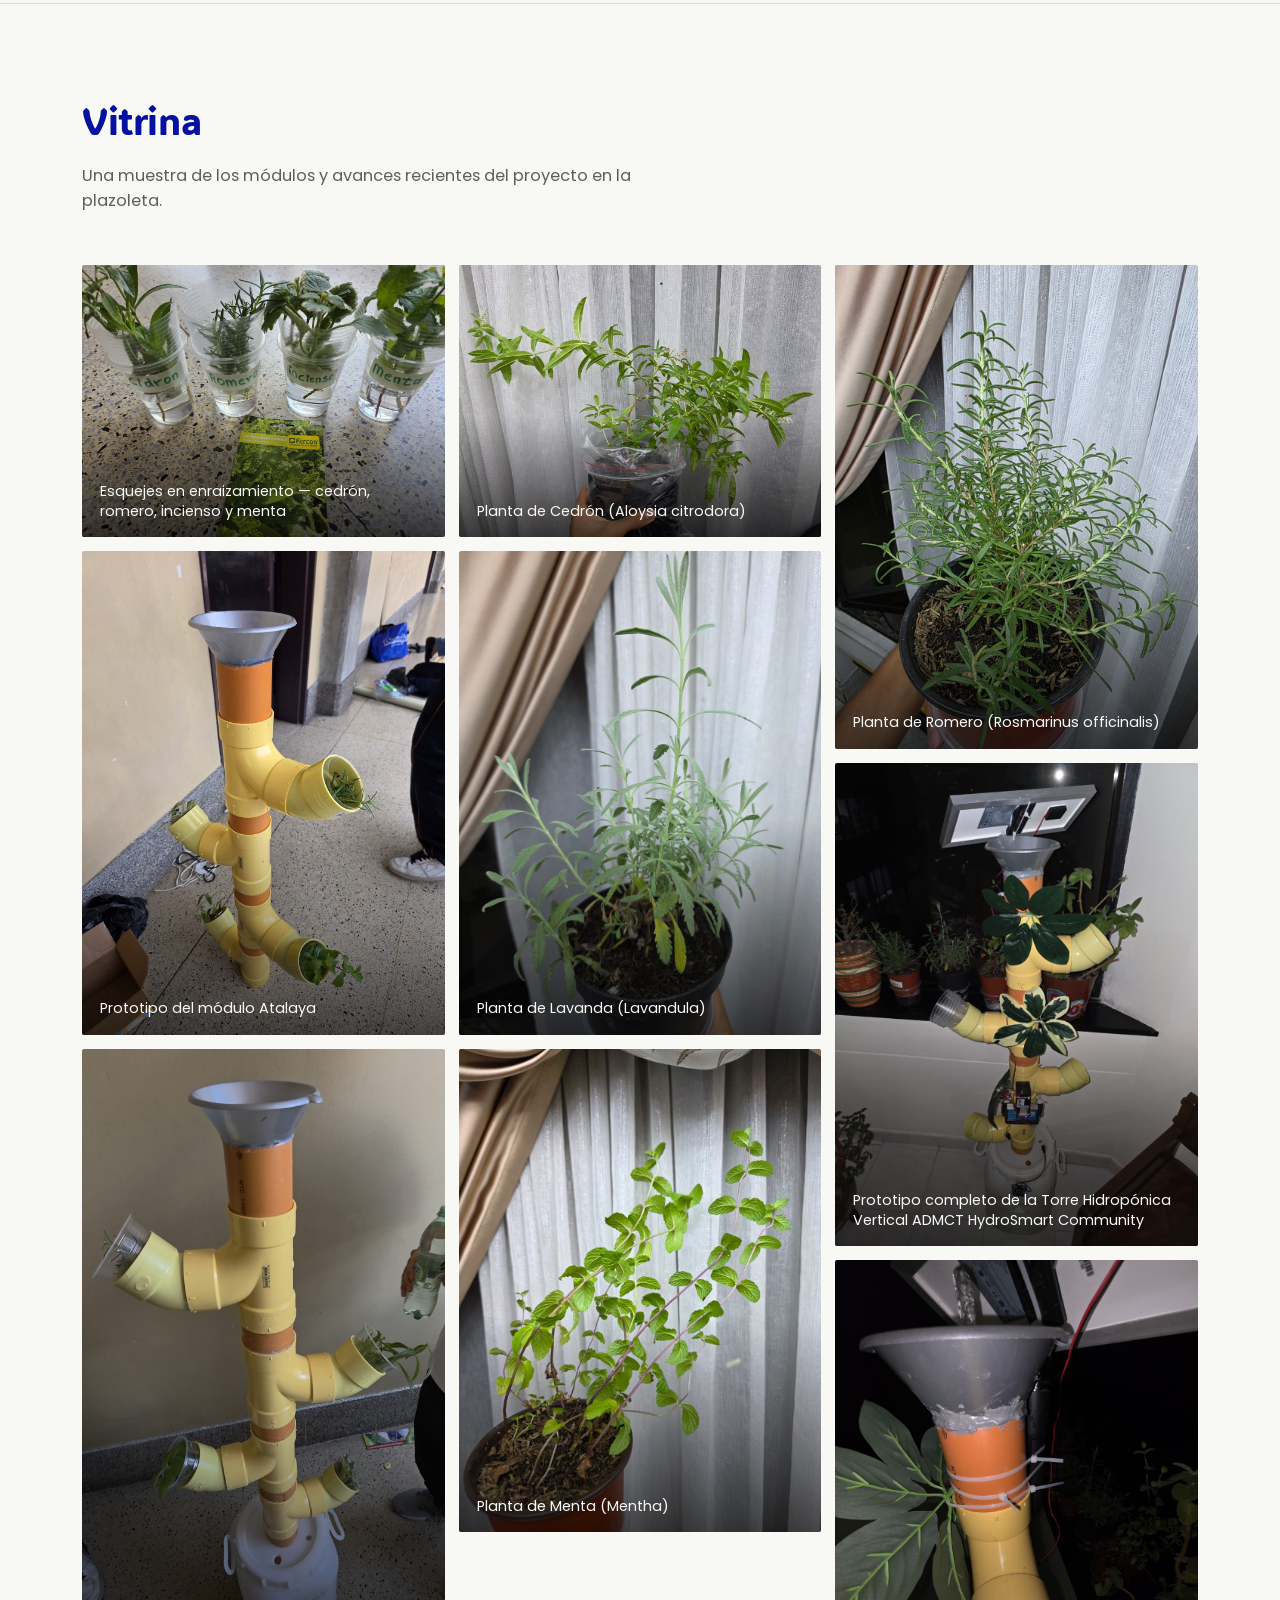
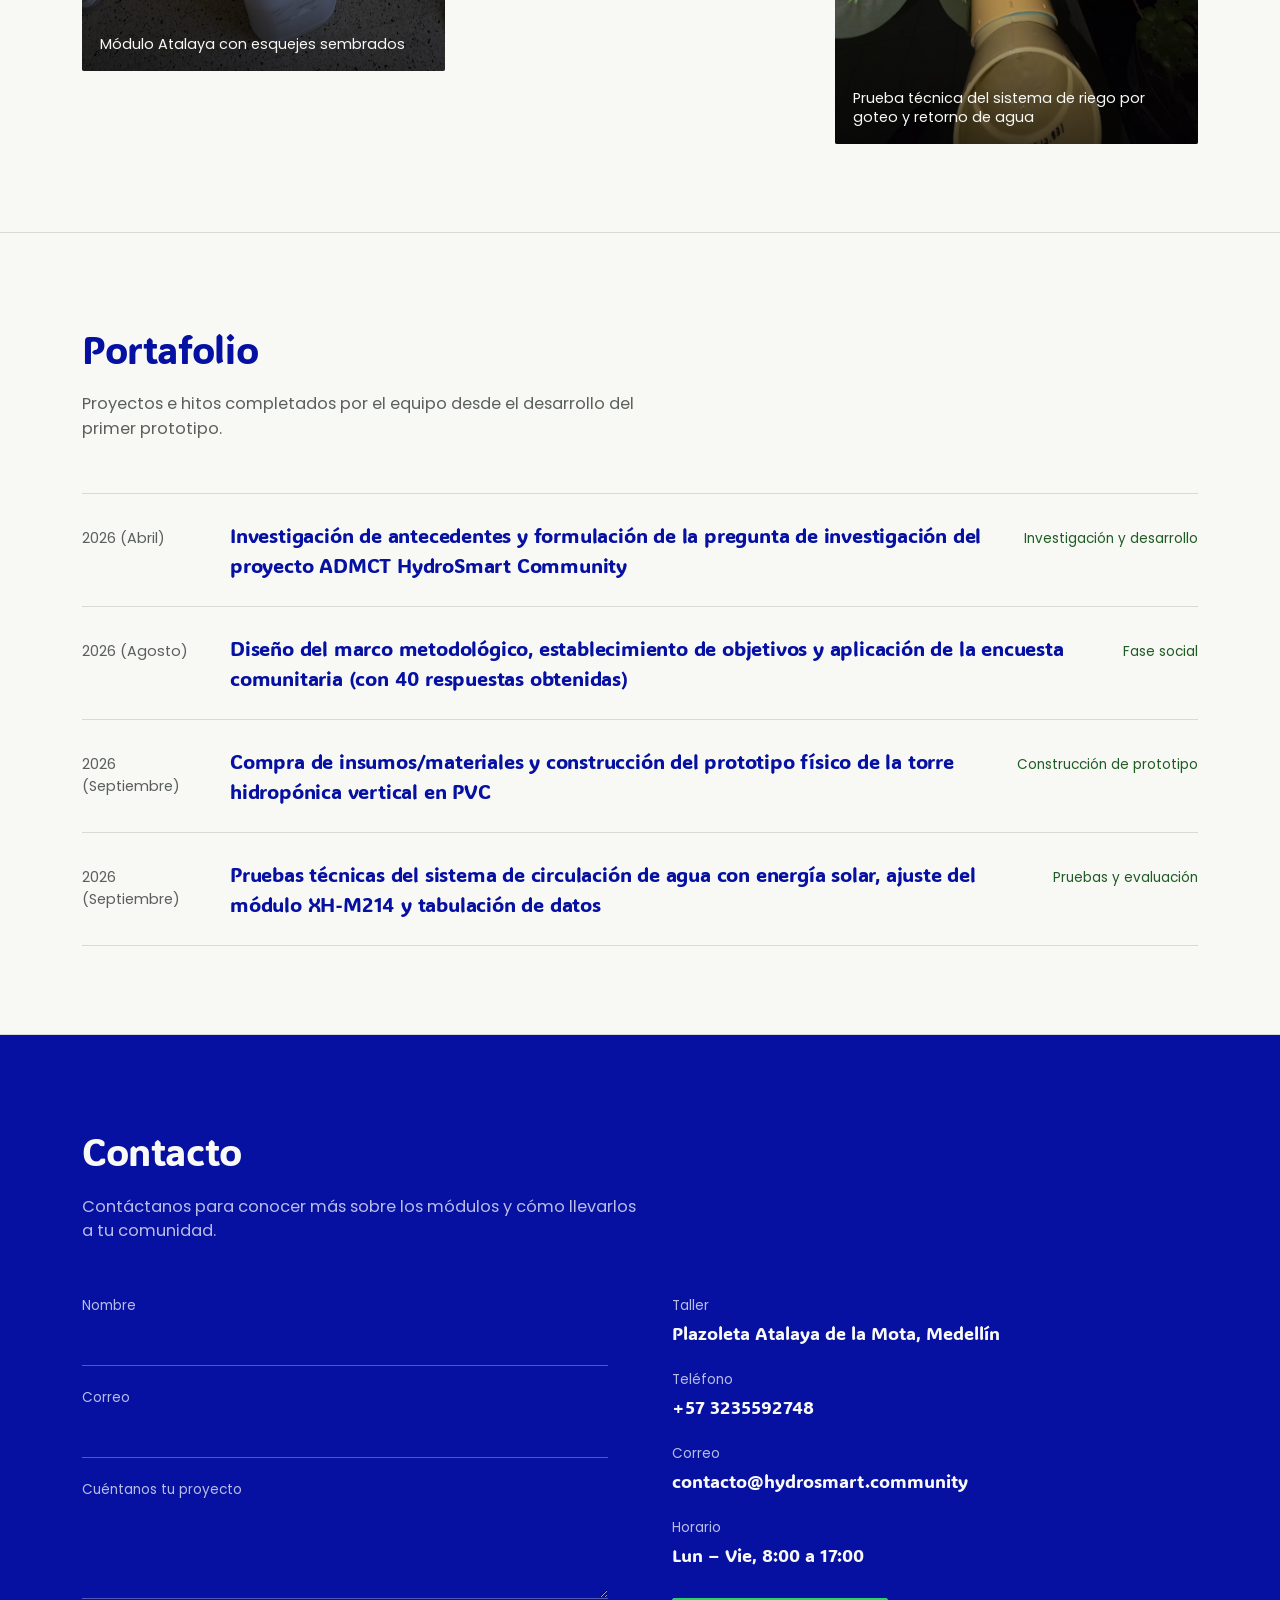
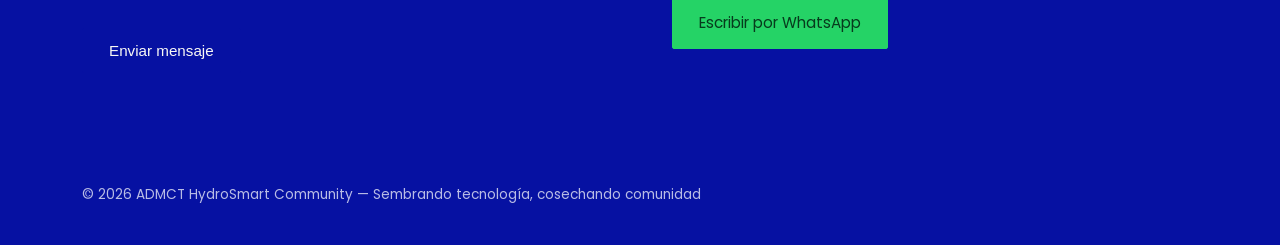
==== commit be921d7e: "Implementacion de las 6 imagenes mas, boton de cotizacion." ====
--- a/index.html
+++ b/index.html
@@ -66,6 +66,10 @@
 </div>
   </section>
 
+     <div class="barra-cotizacion">
+     <a href="paginas-secundarias/cotizacion.html" class="boton boton-lleno boton-cotizacion">COTIZACIÓN</a>
+   </div>
+
   <!-- QUIENES SOMOS -->
   <section id="quienes-somos">
     <div class="envolvente contenido">
@@ -176,28 +180,28 @@
           <span>Módulo Atalaya con esquejes sembrados</span>
         </div>
         <div class="pieza-vitrina">
-  <img src="img/proyecto-04.jpg" alt="Descripción de lo que muestra la foto" loading="lazy">
-  <span>Texto corto que aparece sobre la foto</span>
-</div>
-<div class="pieza-vitrina">
-  <img src="img/proyecto-04.jpg" alt="Descripción de lo que muestra la foto" loading="lazy">
-  <span>Texto corto que aparece sobre la foto</span>
-</div>
-<div class="pieza-vitrina">
-  <img src="img/proyecto-04.jpg" alt="Descripción de lo que muestra la foto" loading="lazy">
-  <span>Texto corto que aparece sobre la foto</span>
-</div>
-<div class="pieza-vitrina">
-  <img src="img/proyecto-04.jpg" alt="Descripción de lo que muestra la foto" loading="lazy">
-  <span>Texto corto que aparece sobre la foto</span>
-</div>
-<div class="pieza-vitrina">
-  <img src="img/proyecto-04.jpg" alt="Descripción de lo que muestra la foto" loading="lazy">
-  <span>Texto corto que aparece sobre la foto</span>
-</div>
-<div class="pieza-vitrina">
-  <img src="img/proyecto-04.jpg" alt="Descripción de lo que muestra la foto" loading="lazy">
-  <span>Texto corto que aparece sobre la foto</span>
+  <img src="img/planta-cedron.jpeg" alt="Planta de Cedrón en bolsa de vivero para siembra" loading="lazy">
+  <span>Planta de Cedrón (Aloysia citrodora)</span>
+</div>
+<div class="pieza-vitrina">
+  <img src="img/planta-lavanda.jpeg" alt="Planta de Lavanda lista para trasplante" loading="lazy">
+  <span>Planta de Lavanda (Lavandula)</span>
+</div>
+<div class="pieza-vitrina">
+  <img src="img/planta-menta.jpeg" alt="Planta de Menta lista para cultivo en torre vertical" loading="lazy">
+  <span>Planta de Menta (Mentha)</span>
+</div>
+<div class="pieza-vitrina">
+  <img src="img/planta-romero.jpeg" alt="Planta de Romero en maceta para la torre hidropónica" loading="lazy">
+  <span>Planta de Romero (Rosmarinus officinalis)</span>
+</div>
+<div class="pieza-vitrina">
+  <img src="img/prototipo-torre-hidroponica.jpeg" alt="Prototipo de la torre hidropónica vertical ADMCT HydroSmart Community con panel solar y tanque" loading="lazy">
+  <span>Prototipo completo de la Torre Hidropónica Vertical ADMCT HydroSmart Community</span>
+</div>
+<div class="pieza-vitrina">
+  <img src="img/sistema-riego-embudo.jpeg" alt="Detalle del embudo superior y flujo de agua en la torre hidropónica" loading="lazy">
+  <span>Prueba técnica del sistema de riego por goteo y retorno de agua</span>
 </div>
       </div>
     </div>
--- a/contenido.css
+++ b/contenido.css
@@ -441,45 +441,45 @@
   .punto.activo{background:var(--secundario);}
 
   /* ============ VITRINA ============ */
-  .rejilla-vitrina{
-    display:grid;
-    grid-template-columns:repeat(3,1fr);
-    gap:14px;
-  }
-
-  .pieza-vitrina{
-    border-radius:var(--radio);
-    position:relative;
-    overflow:hidden;
-    display:flex;
-    align-items:flex-end;
-    padding:18px;
-    aspect-ratio:4/3;
-    background:var(--apoyo);
-  }
-
-  .pieza-vitrina img{
-    position:absolute;
-    inset:0;
-    width:100%;
-    height:100%;
-    object-fit:cover;
-    z-index:0;
-  }
-
-  .pieza-vitrina span{
-    color:var(--fondo-suave);
-    font-size:0.9rem;
-    position:relative;
-    z-index:2;
-  }
-
-  .pieza-vitrina::after{
-    content:"";
-    position:absolute;inset:0;
-    background:linear-gradient(0deg, rgba(0,0,0,0.55), rgba(0,0,0,0) 60%);
-    z-index:1;
-  }
+ .rejilla-vitrina{
+  display:block;
+  column-count:3;
+  column-gap:14px;
+}
+.pieza-vitrina{
+  position:relative;          /* esta línea faltaba */
+  display:block;
+  overflow:hidden;            /* y esta también */
+  break-inside:avoid;
+  margin-bottom:14px;
+  border-radius:var(--radio);
+  background:var(--apoyo);
+}
+.pieza-vitrina img{
+  display:block;
+  width:100%;
+  height:auto;
+}
+.pieza-vitrina::after{
+  content:"";
+  position:absolute;
+  inset:0;
+  background:linear-gradient(0deg,rgba(0,0,0,.65),rgba(0,0,0,0) 45%);
+  z-index:1;
+  pointer-events:none;
+}
+.pieza-vitrina span{
+  position:absolute;
+  left:18px;
+  right:18px;
+  bottom:16px;
+  z-index:2;
+  color:var(--fondo-suave);
+  font-size:.9rem;
+  line-height:1.35;
+}
+
+
 
   /* ============ PORTAFOLIO ============ */
   .lista-portafolio{border-top:1px solid var(--linea);}
@@ -613,7 +613,9 @@
     .carrusel-pista{aspect-ratio:4/3;}
     .carrusel-flecha{width:36px;height:36px;font-size:1.3rem;}
 
-    .rejilla-vitrina{grid-template-columns:1fr;}
+    .rejilla-vitrina{column-count:2;column-gap:10px;}
+    .pieza-vitrina{margin-bottom:10px;}
+    .pieza-vitrina span{font-size:.78rem;left:10px;right:10px;bottom:10px;}
 
     .proyecto{grid-template-columns:1fr;gap:6px;}
     .disposicion-contacto{grid-template-columns:1fr;gap:44px;}
@@ -651,4 +653,8 @@
 }
 @media (max-width:880px){
   .hero-video{order:-1;width:min(100%,300px);}
-}+}
+
+   .barra-cotizacion{display:flex;justify-content:center;padding:28px 32px;background:var(--fondo);border-bottom:1px solid var(--linea);}
+   .boton-cotizacion{font-weight:600;letter-spacing:.08em;padding:15px 44px;background:var(--primario);border-color:var(--primario);}
+   .boton-cotizacion:hover{background:var(--primario-oscuro);border-color:var(--primario-oscuro);}
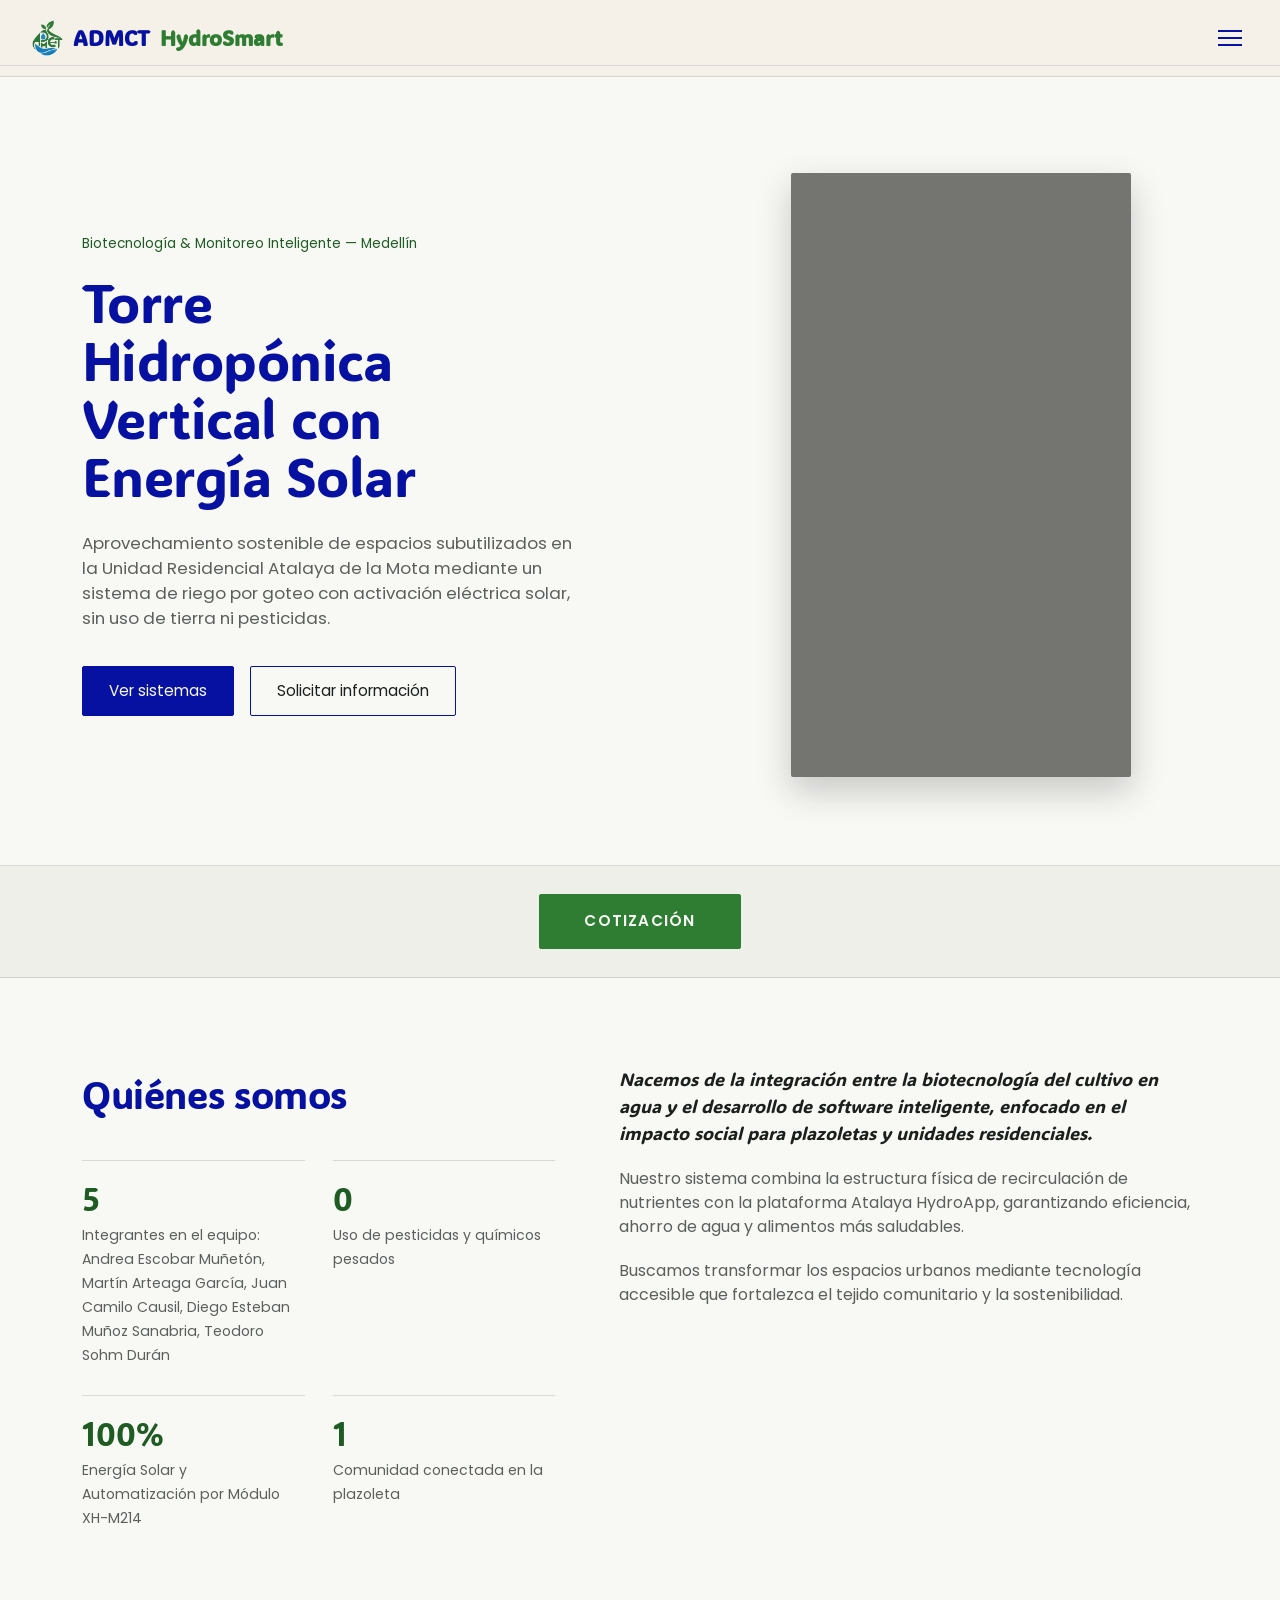
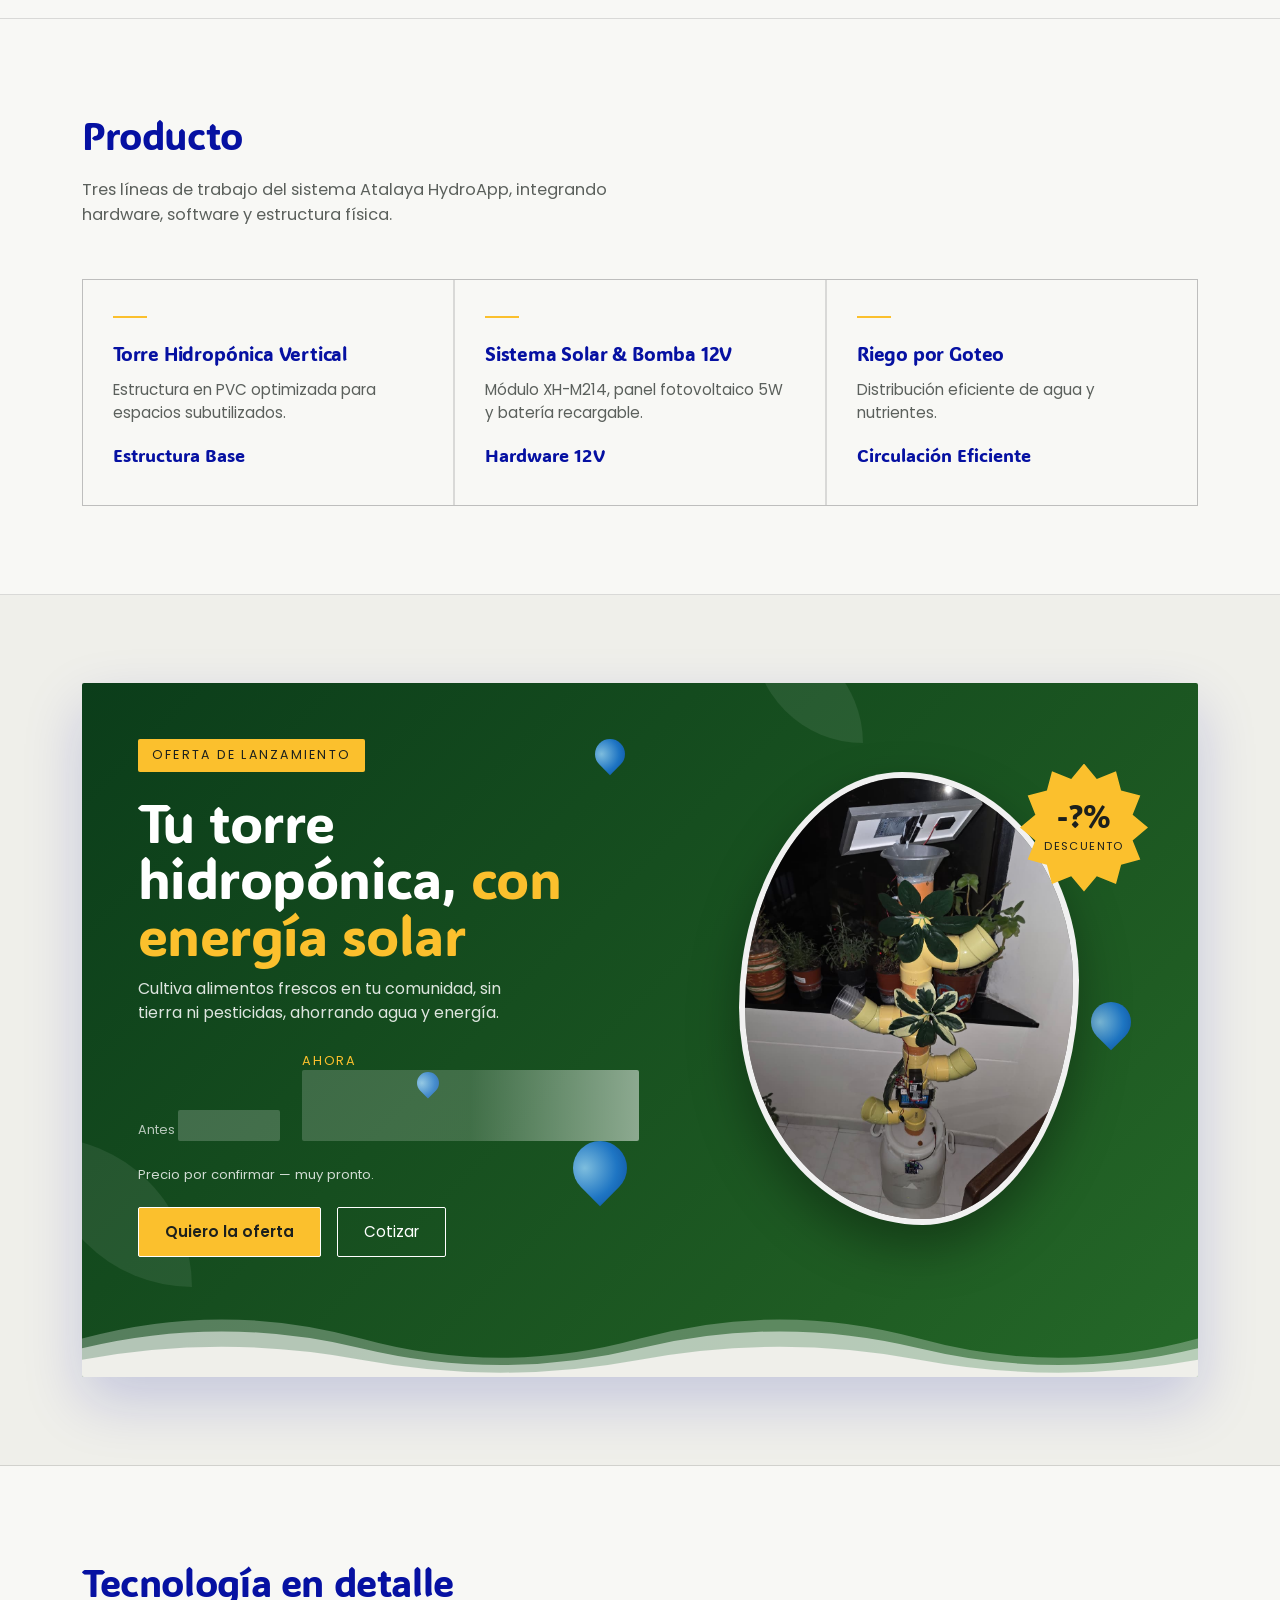
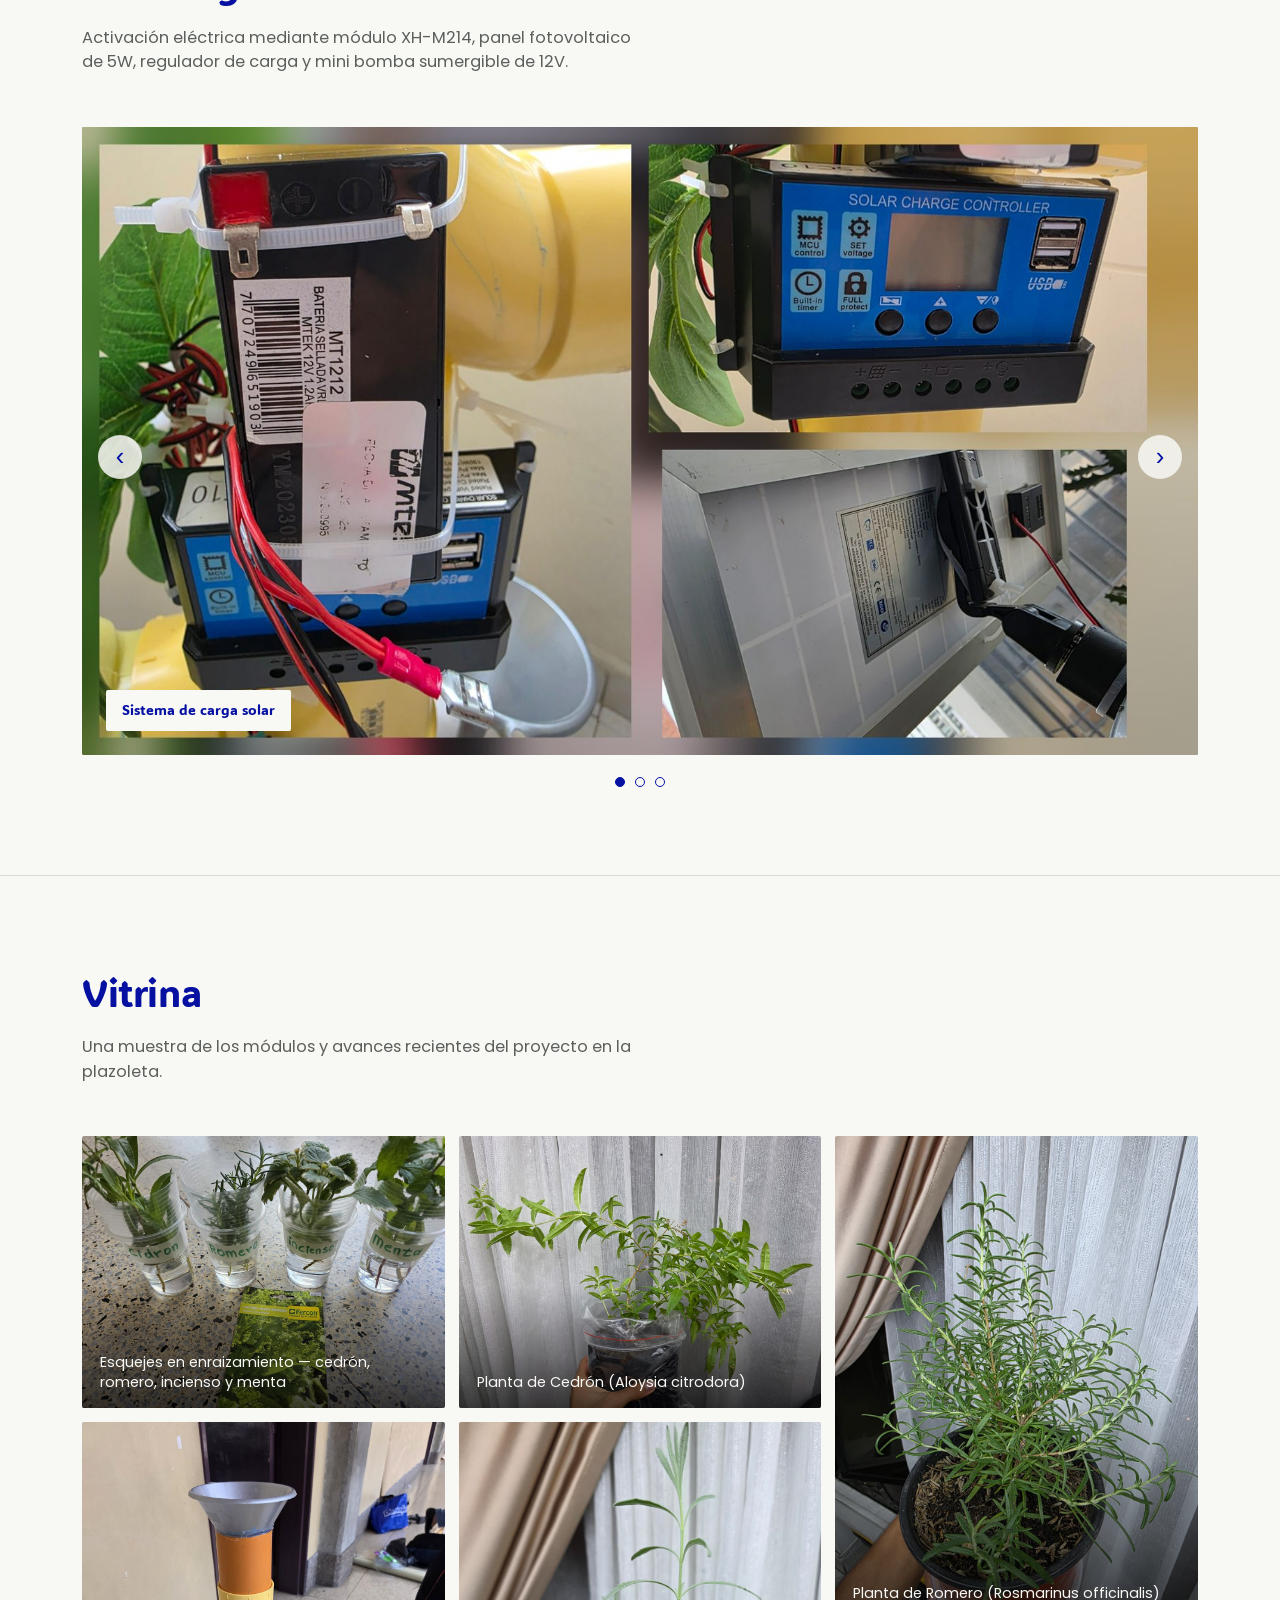
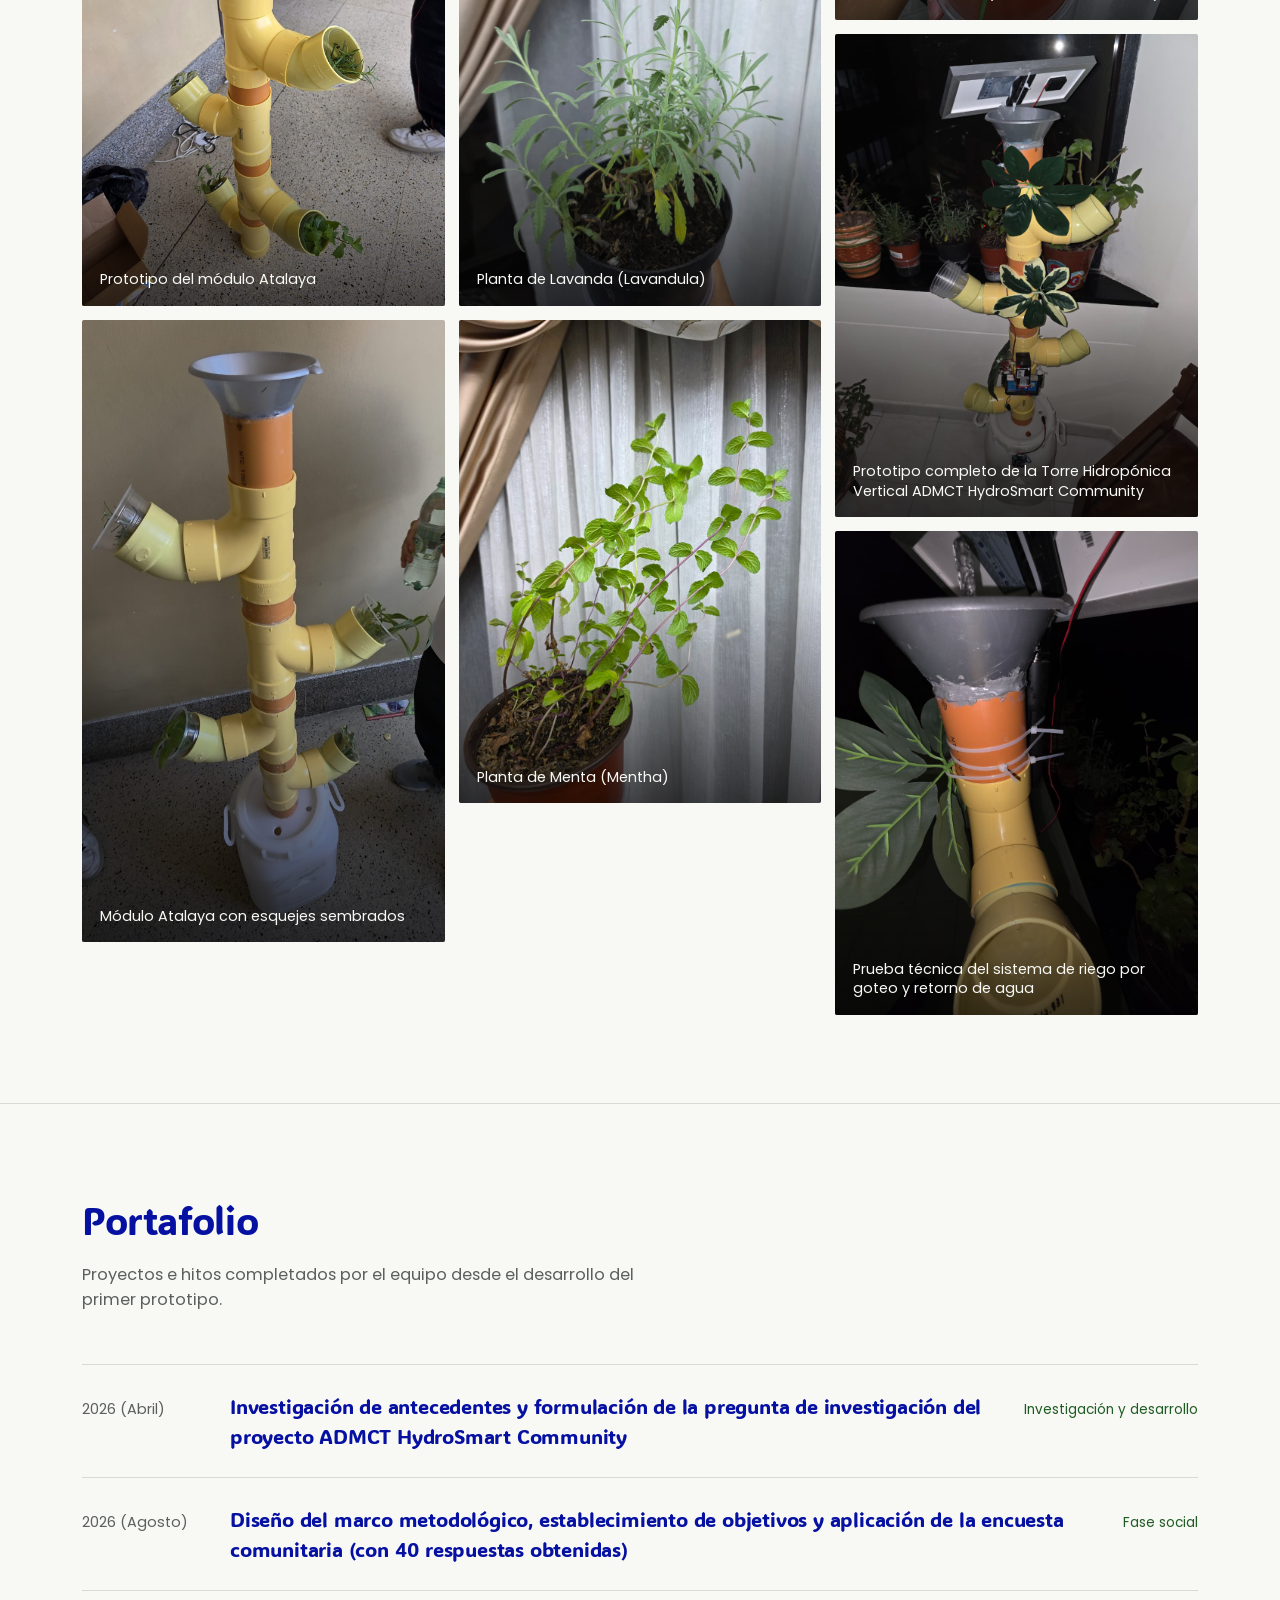
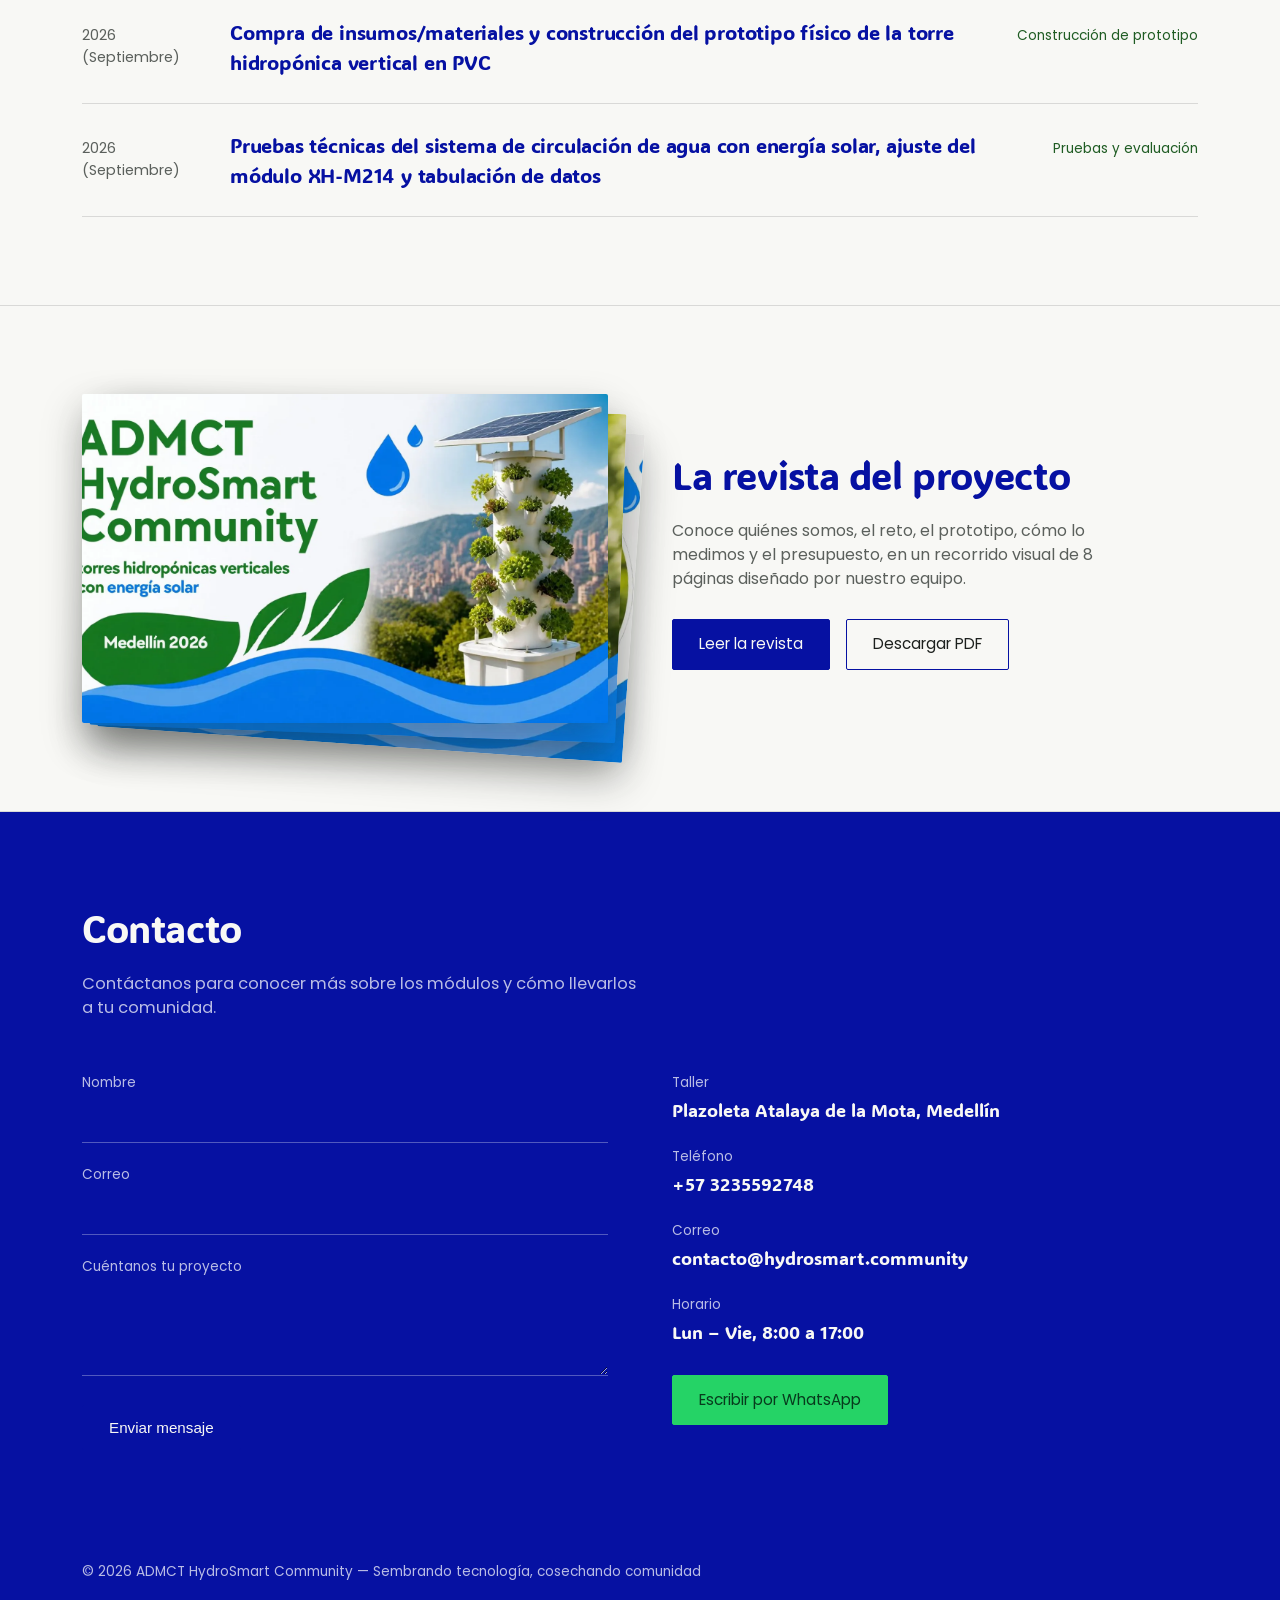
==== commit a0578aba: "version preliminar, esperando precio y correccion pdf" ====
--- a/index.html
+++ b/index.html
@@ -32,9 +32,11 @@
         <li><a href="paginas-secundarias/vision.html">Visión</a></li>
         <li><a href="paginas-secundarias/valores.html">Valores</a></li>
         <li><a href="#producto">Producto</a></li>
+        <li><a href="#oferta">Oferta</a></li>
         <li><a href="#tecnologia">Tecnología</a></li>
         <li><a href="#vitrina">Vitrina</a></li>
         <li><a href="#portafolio">Portafolio</a></li>
+        <li><a href="paginas-secundarias/revista.html">Revista</a></li>
         <li><a href="#contacto">Contacto</a></li>
       </ul>
     </nav>
@@ -123,7 +125,60 @@
       </div>
     </div>
   </section>
-    <!-- TECNOLOGÍA — BANNER ROTATIVO -->
+  
+  <!-- OFERTA — AFICHE ANIMADO
+       Para poner el precio: edita SOLO los data-* de la etiqueta <div class="afiche"> de abajo.
+       Mientras estén vacíos, el afiche muestra un hueco animado "Precio por confirmar". -->
+  <section id="oferta">
+    <div class="envolvente">
+      <div class="afiche sin-precio" id="afiche"
+           data-precio-antes=""
+           data-precio-ahora=""
+           data-fin="">
+        <i class="gota"></i><i class="gota"></i><i class="gota"></i><i class="gota"></i>
+        <i class="hoja h1"></i><i class="hoja h2"></i>
+
+        <div class="afiche-texto">
+          <span class="afiche-etiqueta">Oferta de lanzamiento</span>
+          <h2>Tu torre hidropónica, <em>con energía solar</em></h2>
+          <p class="afiche-sub">Cultiva alimentos frescos en tu comunidad, sin tierra ni pesticidas, ahorrando agua y energía.</p>
+
+          <div class="afiche-precios">
+            <div><span class="precio-antes">Antes <b id="precioAntes">$ 000.000</b></span></div>
+            <div class="precio-ahora"><span>Ahora</span><b id="precioAhora">$ 000.000</b></div>
+          </div>
+          <p class="afiche-aviso" id="avisoPrecio">Precio por confirmar — muy pronto.</p>
+
+          <div class="cuenta" id="cuenta" aria-label="Tiempo restante de la oferta">
+            <div><strong id="cDias">00</strong><span>días</span></div>
+            <div><strong id="cHoras">00</strong><span>horas</span></div>
+            <div><strong id="cMin">00</strong><span>min</span></div>
+            <div><strong id="cSeg">00</strong><span>seg</span></div>
+          </div>
+
+          <div class="grupo-botones">
+            <a class="boton boton-lleno" target="_blank" rel="noopener"
+               href="https://wa.me/573235592748?text=Hola%2C%20quiero%20aprovechar%20la%20oferta%20de%20la%20torre%20hidrop%C3%B3nica">Quiero la oferta</a>
+            <a class="boton boton-contorno" href="paginas-secundarias/cotizacion.html">Cotizar</a>
+          </div>
+        </div>
+
+        <div class="afiche-visual">
+          <div class="sello" id="sello"><span><b id="descuento">–%</b><small>descuento</small></span></div>
+          <img class="afiche-foto" src="img/prototipo-torre-hidroponica.jpeg"
+               alt="Torre hidropónica vertical ADMCT HydroSmart Community con panel solar" loading="lazy">
+        </div>
+
+        <div class="olas" aria-hidden="true">
+          <svg viewBox="0 0 2400 100" preserveAspectRatio="none"><path class="ola-1" d="M0 60 Q150 20 300 60 T600 60 T900 60 T1200 60 T1500 60 T1800 60 T2100 60 T2400 60 V100 H0Z"/></svg>
+          <svg viewBox="0 0 2400 100" preserveAspectRatio="none"><path class="ola-2" d="M0 70 Q150 35 300 70 T600 70 T900 70 T1200 70 T1500 70 T1800 70 T2100 70 T2400 70 V100 H0Z"/></svg>
+          <svg viewBox="0 0 2400 100" preserveAspectRatio="none"><path class="ola-3" d="M0 82 Q150 55 300 82 T600 82 T900 82 T1200 82 T1500 82 T1800 82 T2100 82 T2400 82 V100 H0Z"/></svg>
+        </div>
+      </div>
+    </div>
+  </section>
+
+  <!-- TECNOLOGÍA — BANNER ROTATIVO -->
   <section id="tecnologia">
     <div class="envolvente">
       <div class="cabecera-seccion">
@@ -234,6 +289,29 @@
           <span class="anio">2026 (Septiembre)</span>
           <h3>Pruebas técnicas del sistema de circulación de agua con energía solar, ajuste del módulo XH-M214 y tabulación de datos</h3>
           <span class="categoria">Pruebas y evaluación</span>
+        </div>
+      </div>
+    </div>
+  </section>
+
+  <!-- REVISTA -->
+  <section id="revista">
+    <div class="envolvente">
+      <div class="revista-teaser">
+        <div class="pila">
+          <a href="paginas-secundarias/revista.html" aria-label="Abrir la revista ADMCT HydroSmart Community">
+            <img src="img/revista/pagina-3.webp" alt="" loading="lazy">
+            <img src="img/revista/pagina-2.webp" alt="" loading="lazy">
+            <img src="img/revista/pagina-1.webp" alt="Portada de la revista ADMCT HydroSmart Community" loading="lazy">
+          </a>
+        </div>
+        <div>
+          <h2>La revista del proyecto</h2>
+          <p>Conoce quiénes somos, el reto, el prototipo, cómo lo medimos y el presupuesto, en un recorrido visual de 8 páginas diseñado por nuestro equipo.</p>
+          <div class="grupo-botones">
+            <a href="paginas-secundarias/revista.html" class="boton boton-lleno">Leer la revista</a>
+            <a href="img/revista/HydroSmart_Community.pdf" class="boton boton-contorno" download>Descargar PDF</a>
+          </div>
         </div>
       </div>
     </div>
@@ -382,7 +460,62 @@
 
     iniciarAutoplay();
   })();
+  /* ============ AFICHE DE OFERTA ============ */
+  (function () {
+    const afiche = document.getElementById('afiche');
+    if (!afiche) return;
+
+    const antes = afiche.dataset.precioAntes;
+    const ahora = afiche.dataset.precioAhora;
+    const fin = afiche.dataset.fin; // ej. 2026-12-31T23:59:00-05:00 (opcional)
+    const formato = n => '$ ' + new Intl.NumberFormat('es-CO').format(Number(n));
+
+    if (ahora && !isNaN(Number(ahora))) {
+      afiche.classList.remove('sin-precio');
+      document.getElementById('precioAhora').textContent = formato(ahora);
+      document.getElementById('avisoPrecio').textContent = 'Precio en pesos colombianos (COP).';
+      if (antes && !isNaN(Number(antes)) && Number(antes) > Number(ahora)) {
+        document.getElementById('precioAntes').textContent = formato(antes);
+        const pct = Math.round((1 - Number(ahora) / Number(antes)) * 100);
+        document.getElementById('descuento').textContent = '-' + pct + '%';
+      } else {
+        document.querySelector('.precio-antes').style.display = 'none';
+        document.getElementById('sello').style.display = 'none';
+      }
+    } else {
+      document.getElementById('descuento').textContent = '-?%';
+    }
+
+    // cuenta regresiva (solo si se define data-fin)
+    if (fin && !isNaN(Date.parse(fin))) {
+      afiche.classList.add('con-cuenta');
+      const dos = n => String(n).padStart(2, '0');
+      const pintar = () => {
+        let d = Math.max(0, Date.parse(fin) - Date.now());
+        const dias = Math.floor(d / 864e5); d -= dias * 864e5;
+        const h = Math.floor(d / 36e5); d -= h * 36e5;
+        const m = Math.floor(d / 6e4); d -= m * 6e4;
+        document.getElementById('cDias').textContent = dos(dias);
+        document.getElementById('cHoras').textContent = dos(h);
+        document.getElementById('cMin').textContent = dos(m);
+        document.getElementById('cSeg').textContent = dos(Math.floor(d / 1e3));
+      };
+      pintar();
+      setInterval(pintar, 1000);
+    }
+
+    // animación de entrada al hacer scroll
+    if ('IntersectionObserver' in window) {
+      const obs = new IntersectionObserver(es => {
+        es.forEach(e => { if (e.isIntersecting) { afiche.classList.add('visible'); obs.disconnect(); } });
+      }, { threshold: 0.25 });
+      obs.observe(afiche);
+    } else {
+      afiche.classList.add('visible');
+    }
+  })();
 </script>
+
 
 </body>
 </html>
--- a/contenido.css
+++ b/contenido.css
@@ -98,7 +98,7 @@
   justify-content:space-between;
   gap:24px;
   padding:20px 32px;
-  max-width:1180px;
+  max-width:1400px;
   margin:0 auto;
 }
 
@@ -571,7 +571,7 @@
   }
 
   /* ============ RESPONSIVE ============ */
-  @media (max-width:1280px){
+  @media (max-width:1500px){
   nav{
     position:fixed;
     top:65px;left:0;right:0;
@@ -657,4 +657,285 @@
 
    .barra-cotizacion{display:flex;justify-content:center;padding:28px 32px;background:var(--fondo);border-bottom:1px solid var(--linea);}
    .boton-cotizacion{font-weight:600;letter-spacing:.08em;padding:15px 44px;background:var(--primario);border-color:var(--primario);}
-   .boton-cotizacion:hover{background:var(--primario-oscuro);border-color:var(--primario-oscuro);}+   .boton-cotizacion:hover{background:var(--primario-oscuro);border-color:var(--primario-oscuro);}
+
+/* =====================================================================
+   NUEVO 1 — AFICHE DE OFERTA ANIMADO  (#oferta)
+   ===================================================================== */
+#oferta{background:var(--fondo);padding:88px 0;}
+
+.afiche{
+  position:relative;
+  isolation:isolate;
+  overflow:hidden;
+  display:grid;
+  grid-template-columns:1.05fr .95fr;
+  gap:24px;
+  align-items:center;
+  min-height:560px;
+  padding:56px 56px 120px;
+  border-radius:var(--radio);
+  color:#fff;
+  background:linear-gradient(135deg,#0b3d1a 0%,var(--primario-oscuro) 38%,var(--primario) 68%,#0a6a8f 100%);
+  background-size:200% 200%;
+  animation:aficheFondo 14s ease-in-out infinite alternate;
+  box-shadow:0 24px 60px rgba(6,17,162,.18);
+}
+@keyframes aficheFondo{0%{background-position:0% 50%}100%{background-position:100% 50%}}
+
+/* gotas flotantes */
+.gota{
+  position:absolute;z-index:0;
+  width:var(--t,46px);height:var(--t,46px);
+  background:radial-gradient(circle at 30% 30%,#8fd0ff,#1f7be0 60%,#0a4fb3);
+  border-radius:50% 50% 50% 0;
+  transform:rotate(-45deg);
+  opacity:.85;
+  animation:gotaFlota var(--d,7s) ease-in-out var(--r,0s) infinite;
+}
+@keyframes gotaFlota{
+  0%,100%{translate:0 0}
+  50%{translate:0 -26px}
+}
+.gota:nth-of-type(1){--t:54px;--d:7s;left:44%;top:66%}
+.gota:nth-of-type(2){--t:30px;--d:5s;--r:-2s;left:46%;top:8%}
+.gota:nth-of-type(3){--t:40px;--d:8s;--r:-4s;right:6%;top:46%}
+.gota:nth-of-type(4){--t:22px;--d:6s;--r:-1s;left:30%;top:56%}
+
+/* hojas que giran lento */
+.hoja{
+  position:absolute;z-index:0;
+  width:150px;height:150px;
+  background:rgba(255,255,255,.08);
+  border-radius:0 100% 0 100%;
+  animation:hojaGira 22s linear infinite;
+}
+.hoja.h1{left:-40px;bottom:90px}
+.hoja.h2{right:30%;top:-50px;width:110px;height:110px;animation-direction:reverse;animation-duration:30s}
+@keyframes hojaGira{to{transform:rotate(360deg)}}
+
+/* olas inferiores */
+.olas{position:absolute;left:0;right:0;bottom:0;height:96px;z-index:1;pointer-events:none;overflow:hidden}
+.olas svg{position:absolute;bottom:0;left:0;width:200%;height:100%}
+.olas .ola-1{fill:rgba(255,255,255,.28);animation:olaMueve 9s linear infinite}
+.olas .ola-2{fill:rgba(255,255,255,.55);animation:olaMueve 14s linear infinite reverse}
+.olas .ola-3{fill:var(--fondo);animation:olaMueve 20s linear infinite}
+@keyframes olaMueve{to{transform:translateX(-50%)}}
+
+.afiche-texto{position:relative;z-index:2}
+.afiche-etiqueta{
+  display:inline-block;
+  font-size:.78rem;letter-spacing:.18em;text-transform:uppercase;
+  background:var(--acento);color:var(--texto);
+  padding:7px 14px;border-radius:var(--radio);
+  margin-bottom:22px;
+  animation:pulso 2.4s ease-in-out infinite;
+}
+@keyframes pulso{0%,100%{transform:scale(1)}50%{transform:scale(1.06)}}
+
+.afiche h2{
+  color:#fff;
+  font-size:clamp(2rem,4.2vw,3.4rem);
+  line-height:1.05;
+  margin-bottom:14px;
+}
+.afiche h2 em{font-style:normal;color:var(--acento)}
+.afiche-sub{max-width:40ch;color:rgba(255,255,255,.86);margin-bottom:26px}
+
+.afiche-precios{display:flex;align-items:flex-end;gap:22px;flex-wrap:wrap;margin-bottom:24px}
+.precio-antes{display:block;font-size:.8rem;color:rgba(255,255,255,.7)}
+.precio-antes b{
+  position:relative;font-family:var(--display);font-weight:500;font-size:1.3rem;color:rgba(255,255,255,.8);
+}
+.precio-antes b::after{
+  content:"";position:absolute;left:-4px;right:-4px;top:52%;height:3px;background:var(--acento);
+  transform:scaleX(0);transform-origin:left;transition:transform .8s ease .6s;
+}
+.afiche.visible .precio-antes b::after{transform:scaleX(1)}
+.precio-ahora{font-size:.8rem;color:var(--acento);letter-spacing:.14em;text-transform:uppercase}
+.precio-ahora span{display:block}
+.precio-ahora b{
+  display:block;letter-spacing:normal;text-transform:none;
+  font-family:var(--display);font-weight:500;
+  font-size:clamp(2.6rem,6vw,4.4rem);line-height:1;color:#fff;
+  text-shadow:0 4px 0 rgba(0,0,0,.18);
+}
+
+/* hueco mientras no hay precio */
+.afiche.sin-precio .precio-ahora b{
+  display:inline-block;min-width:6ch;
+  color:transparent;border-radius:var(--radio);
+  background:linear-gradient(90deg,rgba(255,255,255,.18) 25%,rgba(255,255,255,.5) 50%,rgba(255,255,255,.18) 75%);
+  background-size:200% 100%;
+  animation:brillo 1.8s linear infinite;
+  text-shadow:none;
+}
+.afiche.sin-precio .precio-antes b{color:transparent;background:rgba(255,255,255,.2);border-radius:var(--radio);display:inline-block;min-width:5ch}
+.afiche.sin-precio .precio-antes b::after{display:none}
+@keyframes brillo{to{background-position:-200% 0}}
+
+.afiche-aviso{font-size:.82rem;color:rgba(255,255,255,.8);margin-bottom:22px;min-height:1.2em}
+
+.cuenta{display:none;gap:10px;margin-bottom:26px}
+.afiche.con-cuenta .cuenta{display:flex}
+.cuenta div{min-width:64px;text-align:center;background:rgba(255,255,255,.14);backdrop-filter:blur(4px);border-radius:var(--radio);padding:10px 8px}
+.cuenta strong{display:block;font-family:var(--display);font-weight:500;font-size:1.6rem}
+.cuenta span{font-size:.68rem;letter-spacing:.1em;text-transform:uppercase;opacity:.8}
+
+.afiche .grupo-botones .boton{border-color:#fff}
+.afiche .boton-lleno{background:var(--acento);color:var(--texto);border-color:var(--acento);font-weight:600}
+.afiche .boton-lleno:hover{background:#fff;border-color:#fff}
+.afiche .boton-contorno{color:#fff}
+.afiche .boton-contorno:hover{background:#fff;color:var(--primario-oscuro)}
+
+.afiche-visual{position:relative;z-index:2;display:grid;place-items:center;min-height:380px}
+.afiche-foto{
+  width:min(100%,340px);aspect-ratio:3/4;object-fit:cover;
+  border-radius:48% 52% 46% 54% / 52% 46% 54% 48%;
+  border:6px solid rgba(255,255,255,.9);
+  box-shadow:0 22px 50px rgba(0,0,0,.35);
+  animation:fotoFlota 6s ease-in-out infinite, fotoForma 12s ease-in-out infinite;
+  background:var(--apoyo);
+}
+@keyframes fotoFlota{0%,100%{transform:translateY(0) rotate(-1.5deg)}50%{transform:translateY(-14px) rotate(1.5deg)}}
+@keyframes fotoForma{
+  0%,100%{border-radius:48% 52% 46% 54% / 52% 46% 54% 48%}
+  50%{border-radius:54% 46% 52% 48% / 46% 54% 46% 54%}
+}
+
+/* sello de descuento */
+.sello{
+  position:absolute;z-index:3;right:-6px;top:-8px;
+  width:128px;height:128px;display:grid;place-items:center;text-align:center;
+  font-family:var(--display);color:var(--texto);
+}
+.sello::before{
+  content:"";position:absolute;inset:0;
+  background:var(--acento);
+  clip-path:polygon(50% 0%,60% 12%,75% 6%,79% 21%,94% 25%,88% 40%,100% 50%,88% 60%,94% 75%,79% 79%,75% 94%,60% 88%,50% 100%,40% 88%,25% 94%,21% 79%,6% 75%,12% 60%,0% 50%,12% 40%,6% 25%,21% 21%,25% 6%,40% 12%);
+  animation:selloGira 16s linear infinite;
+  filter:drop-shadow(0 6px 10px rgba(0,0,0,.25));
+}
+@keyframes selloGira{to{transform:rotate(360deg)}}
+.sello span{position:relative;animation:pulso 2s ease-in-out infinite}
+.sello b{display:block;font-size:2rem;font-weight:500;line-height:1}
+.sello small{font-family:var(--sans);font-size:.7rem;letter-spacing:.12em;text-transform:uppercase}
+
+/* entrada al hacer scroll */
+.afiche .afiche-texto>*,.afiche .afiche-visual{opacity:0;transform:translateY(24px);transition:opacity .7s ease,transform .7s ease}
+.afiche.visible .afiche-texto>*,.afiche.visible .afiche-visual{opacity:1;transform:none}
+.afiche.visible .afiche-texto>*:nth-child(2){transition-delay:.1s}
+.afiche.visible .afiche-texto>*:nth-child(3){transition-delay:.2s}
+.afiche.visible .afiche-texto>*:nth-child(4){transition-delay:.3s}
+.afiche.visible .afiche-texto>*:nth-child(5){transition-delay:.4s}
+.afiche.visible .afiche-texto>*:nth-child(6){transition-delay:.5s}
+.afiche.visible .afiche-texto>*:nth-child(7){transition-delay:.6s}
+.afiche.visible .afiche-visual{transition-delay:.25s}
+
+/* =====================================================================
+   NUEVO 2 — REVISTA: tarjeta en la página principal (#revista)
+   ===================================================================== */
+#revista{background:var(--fondo-suave)}
+.revista-teaser{display:grid;grid-template-columns:1fr 1fr;gap:64px;align-items:center}
+.revista-teaser .pila{position:relative;aspect-ratio:16/10;perspective:1200px}
+.revista-teaser .pila a{position:absolute;inset:0;display:block}
+.revista-teaser .pila img{
+  position:absolute;inset:0;width:100%;height:100%;object-fit:cover;
+  border-radius:var(--radio);box-shadow:0 18px 40px rgba(28,32,29,.28);
+  transition:transform .6s cubic-bezier(.2,.8,.2,1);
+}
+.revista-teaser .pila img:nth-child(1){transform:translate(26px,22px) rotate(4deg);filter:brightness(.92)}
+.revista-teaser .pila img:nth-child(2){transform:translate(13px,11px) rotate(2deg);filter:brightness(.96)}
+.revista-teaser .pila img:nth-child(3){transform:none}
+.revista-teaser .pila:hover img:nth-child(1){transform:translate(70px,26px) rotate(9deg)}
+.revista-teaser .pila:hover img:nth-child(2){transform:translate(36px,14px) rotate(4.5deg)}
+.revista-teaser .pila:hover img:nth-child(3){transform:rotateY(-6deg) scale(1.02)}
+.revista-teaser h2{font-size:clamp(1.9rem,3vw,2.5rem);margin-bottom:14px}
+.revista-teaser p{color:var(--texto-suave);max-width:46ch;margin-bottom:28px}
+
+/* =====================================================================
+   NUEVO 3 — REVISTA: visor animado (paginas-secundarias/revista.html)
+   ===================================================================== */
+.revista-pagina{padding:56px 0 88px;border-bottom:none}
+.visor{max-width:1100px;margin:0 auto}
+.visor-escenario{
+  position:relative;aspect-ratio:16/9;perspective:1800px;overflow:hidden;
+  border-radius:var(--radio);
+  background:radial-gradient(circle at 50% 30%,#12351a,#06140a);
+  box-shadow:0 24px 60px rgba(28,32,29,.35);
+  touch-action:pan-y;
+}
+.rev-pagina{
+  position:absolute;inset:0;margin:0;
+  opacity:0;visibility:hidden;
+  transform:translateX(18%) rotateY(-32deg) scale(.9);
+  transform-origin:left center;
+  transition:transform .9s cubic-bezier(.2,.8,.2,1),opacity .6s ease,visibility 0s linear .9s;
+}
+.rev-pagina.previa{transform:translateX(-18%) rotateY(32deg) scale(.9);transform-origin:right center}
+.rev-pagina.activa{opacity:1;visibility:visible;transform:none;transition-delay:0s;z-index:2}
+.rev-pagina img{width:100%;height:100%;object-fit:contain;display:block}
+.rev-pagina.activa img{animation:zoomSuave 12s ease-out forwards}
+@keyframes zoomSuave{from{transform:scale(1)}to{transform:scale(1.045)}}
+
+.visor-flecha{
+  position:absolute;top:50%;transform:translateY(-50%);z-index:5;
+  width:48px;height:48px;border:none;border-radius:50%;
+  background:rgba(248,248,245,.88);color:var(--secundario);
+  font-size:1.7rem;line-height:1;cursor:pointer;display:grid;place-items:center;
+  transition:background .2s ease,transform .2s ease;
+}
+.visor-flecha:hover{background:#fff;transform:translateY(-50%) scale(1.1)}
+.visor-ant{left:14px}.visor-sig{right:14px}
+
+.visor-progreso{position:absolute;left:0;right:0;bottom:0;height:4px;background:rgba(255,255,255,.18);z-index:5}
+.visor-progreso i{display:block;height:100%;width:0;background:var(--acento)}
+.visor.reproduciendo .visor-progreso i{animation:progreso var(--intervalo,6s) linear forwards}
+@keyframes progreso{from{width:0}to{width:100%}}
+
+.visor-barra{display:flex;align-items:center;justify-content:space-between;gap:16px;flex-wrap:wrap;margin:18px 0 14px}
+.visor-contador{font-family:var(--display);color:var(--secundario);font-size:1.05rem}
+.visor-titulo{color:var(--texto-suave);font-size:.9rem;margin-left:10px}
+.visor-acciones{display:flex;gap:10px;flex-wrap:wrap}
+.visor-acciones .boton{padding:9px 16px;font-size:.85rem;cursor:pointer;background:transparent;color:var(--secundario);font-family:var(--sans)}
+.visor-acciones .boton:hover{background:var(--secundario);color:var(--fondo-suave)}
+.visor-acciones a.boton-lleno{background:var(--primario);border-color:var(--primario);color:#fff}
+.visor-acciones a.boton-lleno:hover{background:var(--primario-oscuro)}
+
+.visor-minis{display:grid;grid-template-columns:repeat(8,1fr);gap:8px}
+.visor-minis button{
+  padding:0;border:2px solid transparent;border-radius:var(--radio);overflow:hidden;cursor:pointer;
+  opacity:.55;background:var(--apoyo);transition:opacity .25s ease,transform .25s ease,border-color .25s ease;
+}
+.visor-minis button:hover{opacity:.9;transform:translateY(-3px)}
+.visor-minis button.activa{opacity:1;border-color:var(--acento);transform:translateY(-3px)}
+.visor-minis img{width:100%;aspect-ratio:16/9;object-fit:cover}
+
+.visor:fullscreen{max-width:none;background:#06140a;display:flex;flex-direction:column;justify-content:center;padding:16px}
+.visor:fullscreen .visor-escenario{max-height:calc(100vh - 150px);box-shadow:none}
+.visor:fullscreen .visor-contador,.visor:fullscreen .visor-titulo{color:#fff}
+
+.revista-intro{max-width:60ch;margin:0 auto 36px;text-align:center}
+.revista-intro h1{font-size:clamp(2rem,4vw,3rem);margin-bottom:12px}
+.revista-intro p{color:var(--texto-suave)}
+.volver{display:inline-block;margin-bottom:18px;font-size:.9rem;color:var(--secundario)}
+.volver:hover{text-decoration:underline}
+
+@media (max-width:880px){
+  #oferta{padding:56px 0}
+  .afiche{grid-template-columns:1fr;padding:40px 24px 116px;min-height:0}
+  .afiche-visual{order:-1;min-height:300px}
+  .afiche-foto{width:min(100%,250px)}
+  .sello{width:104px;height:104px;right:4px}
+  .sello b{font-size:1.6rem}
+  .revista-teaser{grid-template-columns:1fr;gap:44px}
+  .visor-minis{grid-template-columns:repeat(4,1fr)}
+  .visor-flecha{width:38px;height:38px;font-size:1.3rem}
+  .rev-pagina{transition-duration:.6s}
+}
+
+@media (prefers-reduced-motion: reduce){
+  .afiche,.gota,.hoja,.olas svg,.afiche-etiqueta,.afiche-foto,.sello::before,.sello span,.rev-pagina.activa img,.afiche.sin-precio .precio-ahora b{animation:none !important}
+  .afiche .afiche-texto>*,.afiche .afiche-visual{opacity:1;transform:none}
+  .visor.reproduciendo .visor-progreso i{animation:none;width:0}
+}
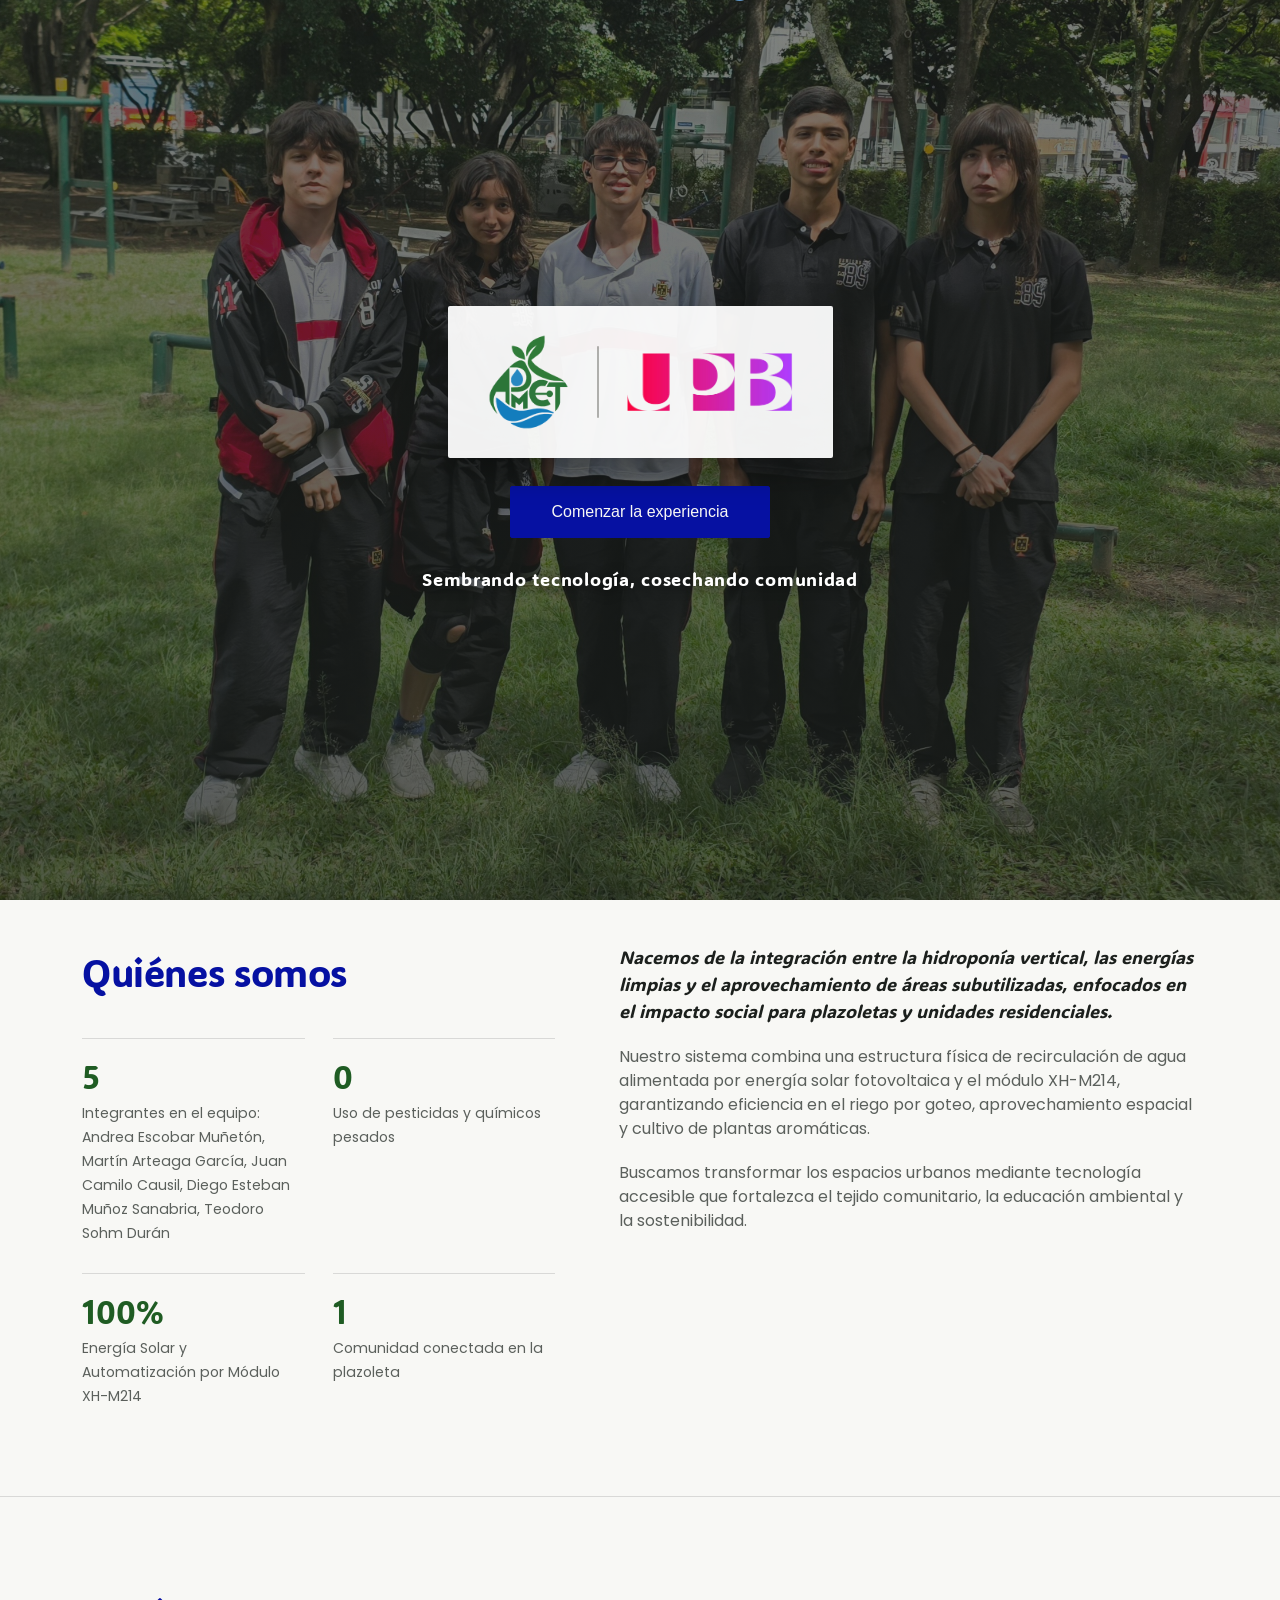
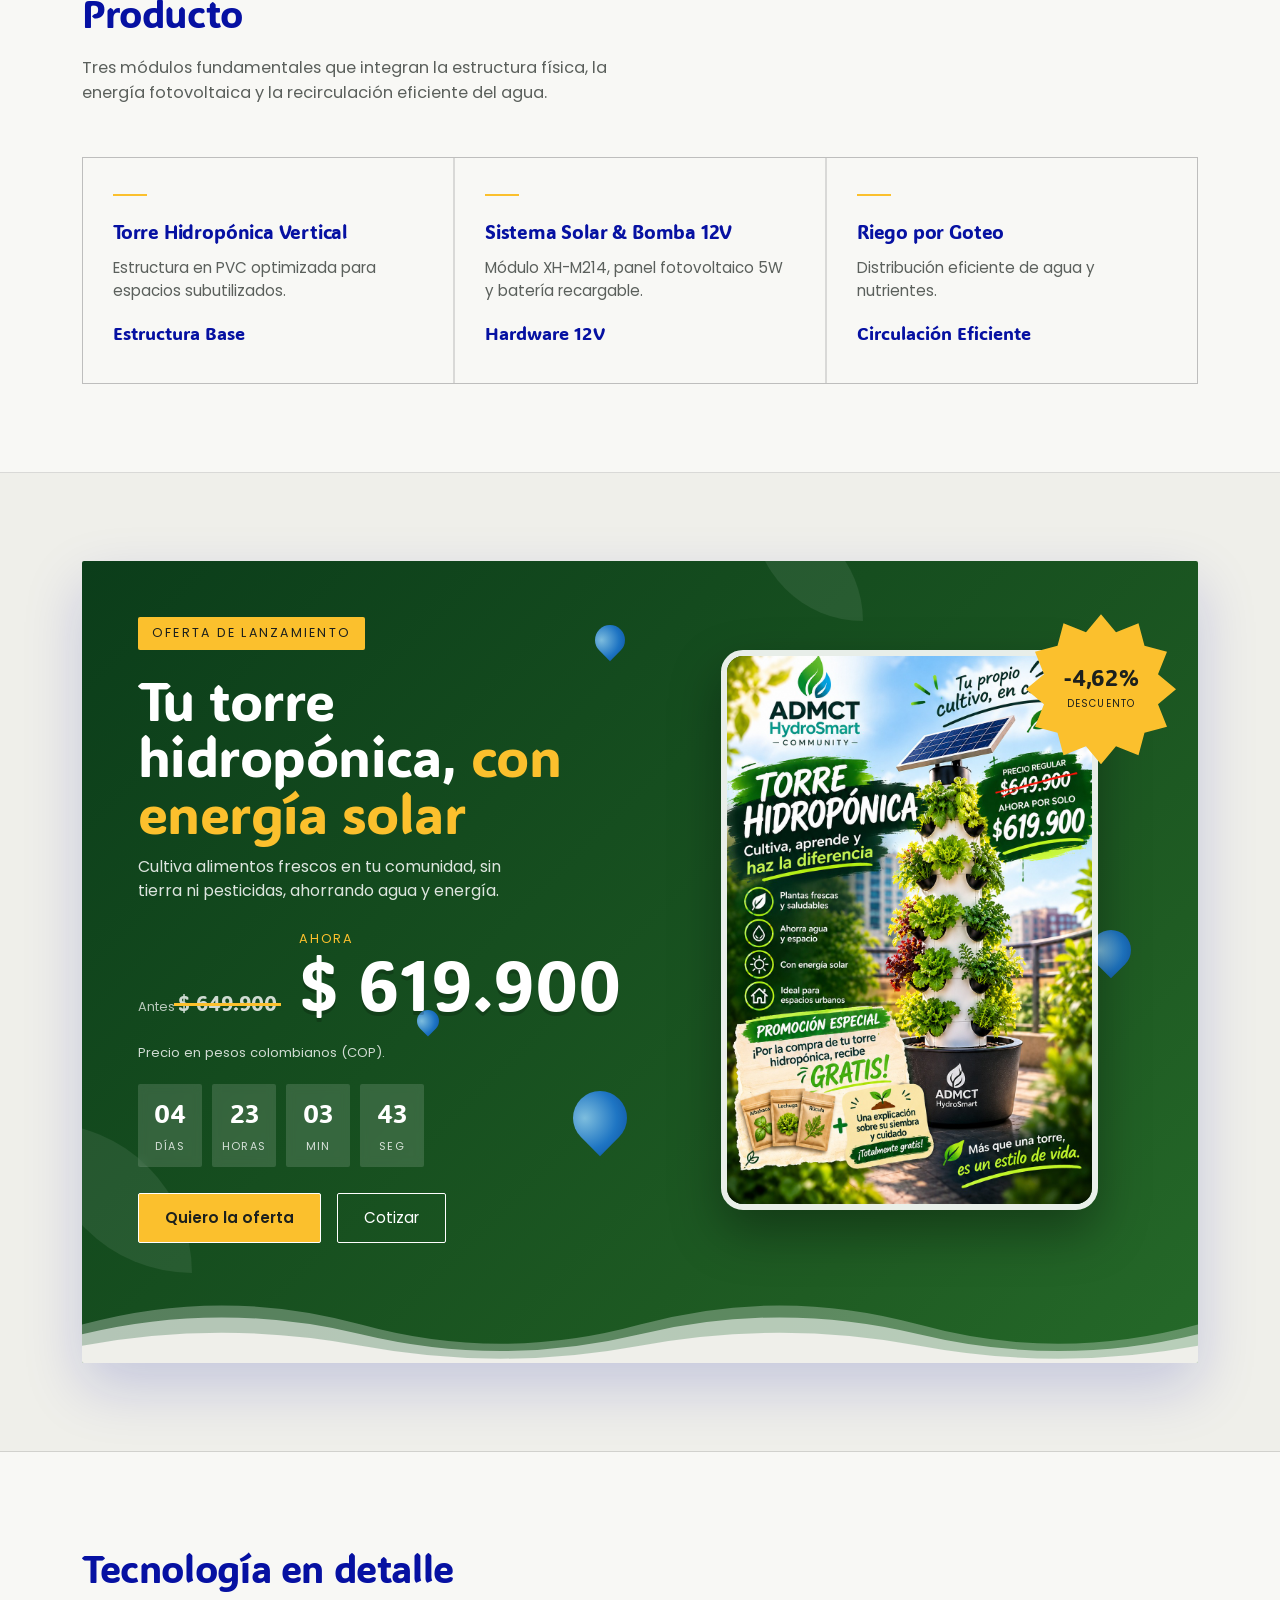
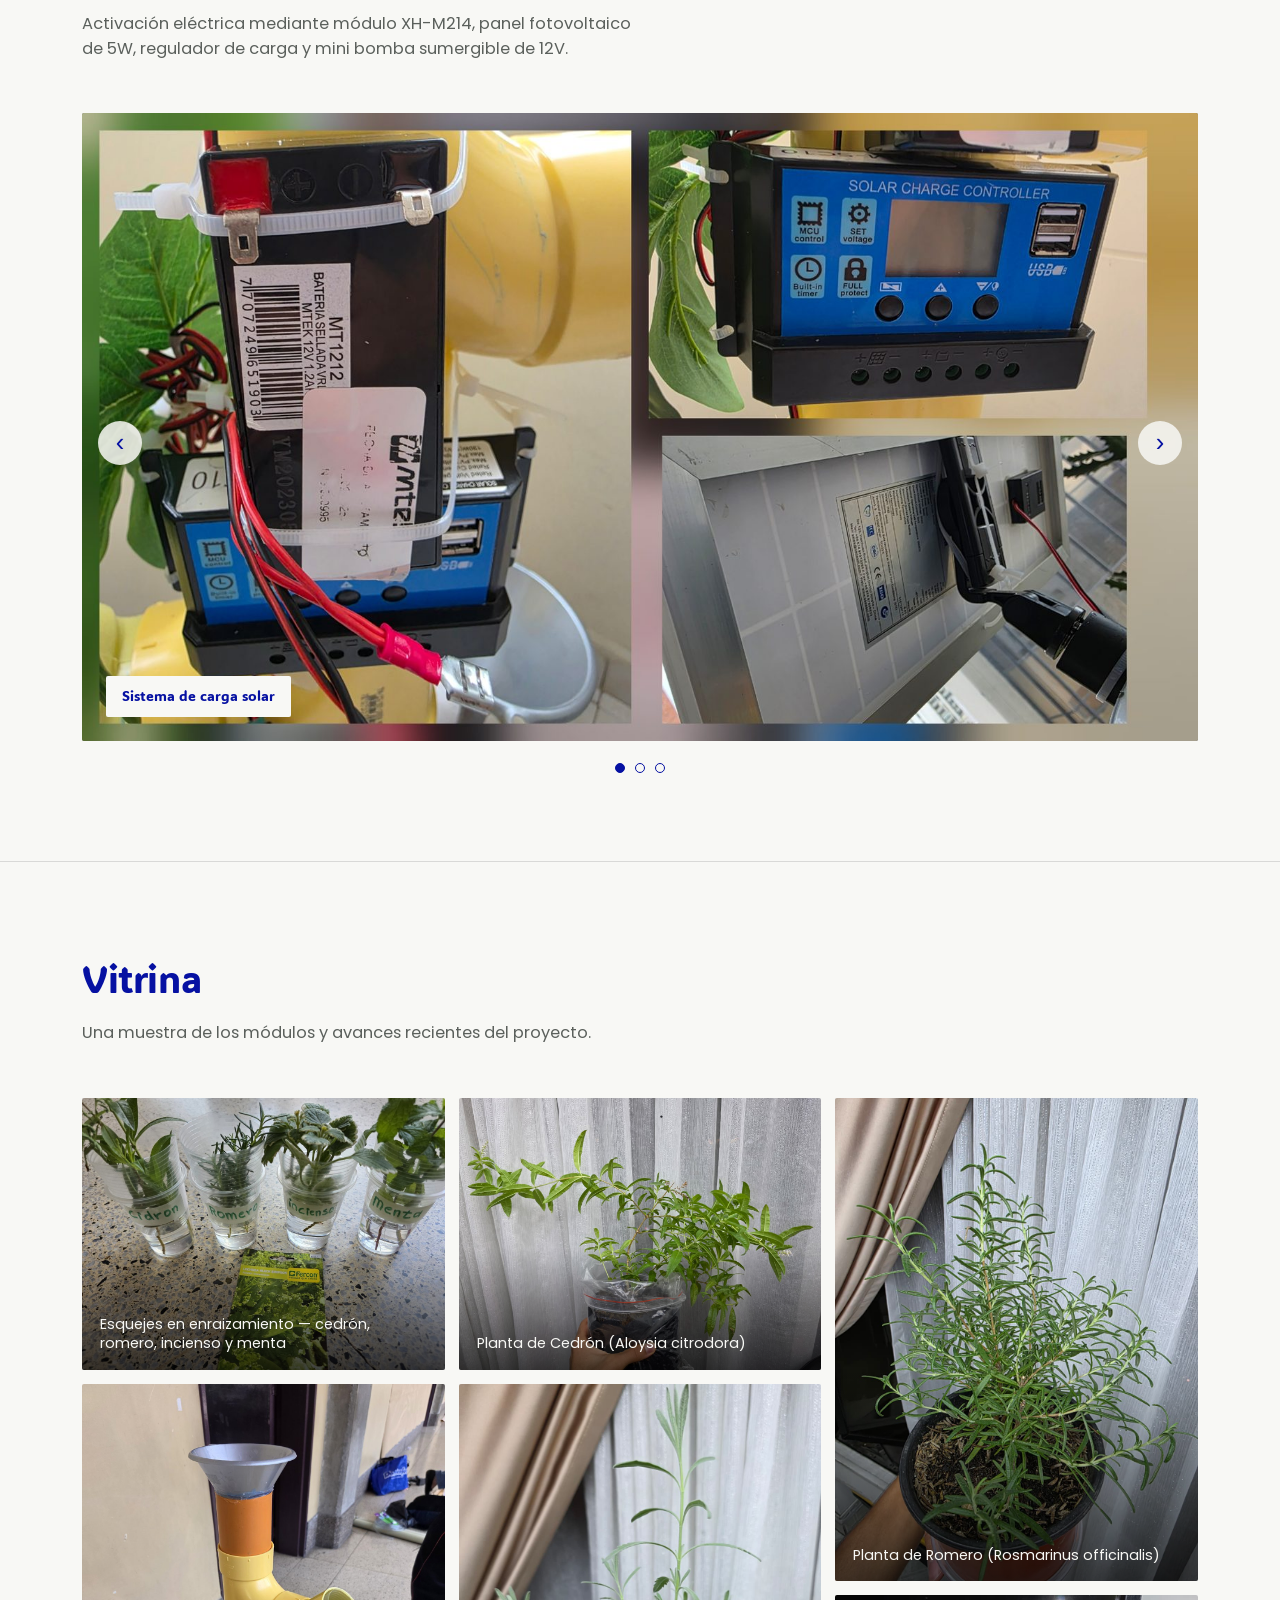
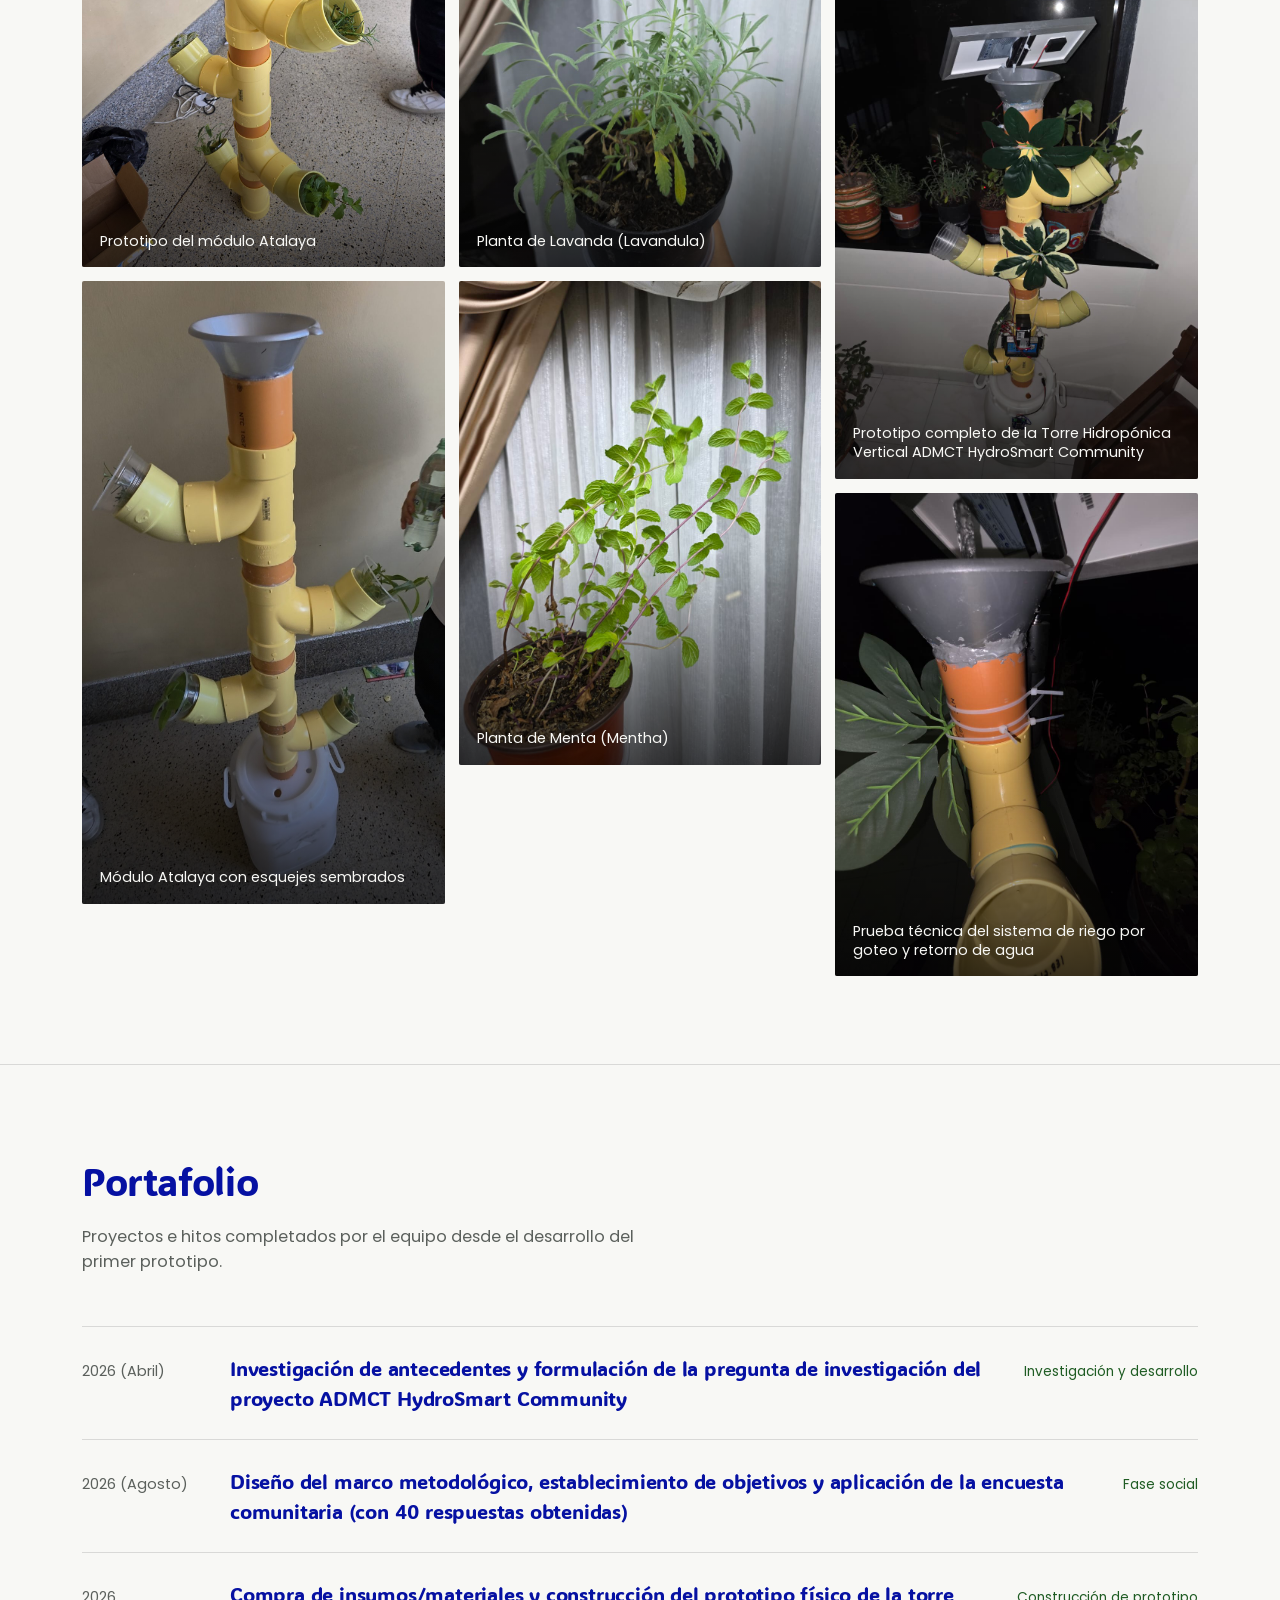
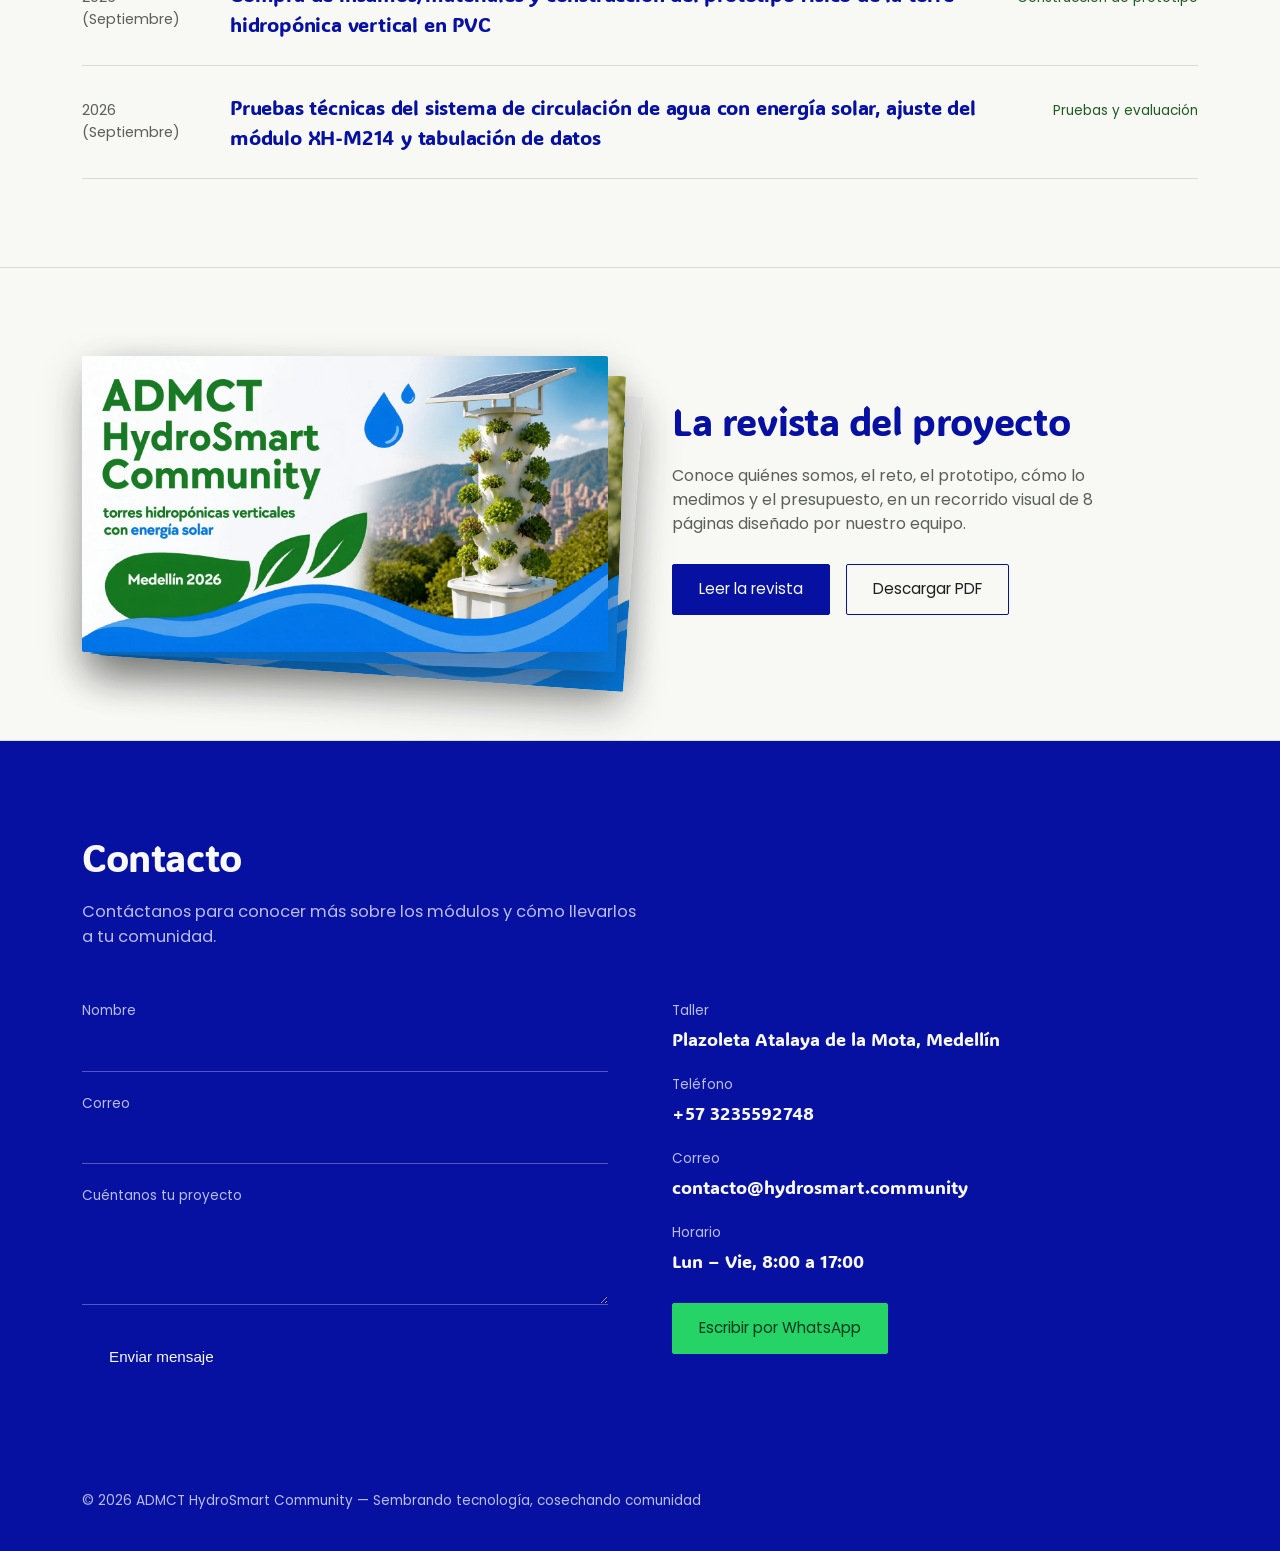
==== commit b0f3674c: "falta montar video toe toe toe" ====
--- a/index.html
+++ b/index.html
@@ -14,6 +14,51 @@
 <link rel="stylesheet" href="contenido.css">
 </head>
 <body>
+
+  <div id="bienvenida" role="dialog" aria-label="Bienvenida">
+    <div class="bv-gotas" aria-hidden="true"></div>
+  <div class="bv-contenido">
+    <p class="bv-lema">Sembrando tecnología, cosechando comunidad</p>
+    <div class="bv-logos">
+      <img src="img/logo.png" alt="ADMCT HydroSmart Community">
+      <span class="bv-sep">|</span>
+      <img src="img/logo-upb.png" alt="Universidad Pontificia Bolivariana">
+    </div>
+    <button type="button" id="btnComenzar" class="boton boton-lleno">Comenzar la experiencia</button>
+  </div>
+</div>
+
+<script>
+(function () {
+  var bv = document.getElementById('bienvenida');
+  var visto = false;
+  try { visto = sessionStorage.getItem('bvVisto') === '1'; } catch (e) {}
+  if (visto || location.hash) { bv.remove(); return; }
+  document.body.classList.add('bienvenida-activa');
+
+  if (!matchMedia('(prefers-reduced-motion: reduce)').matches) {
+    var cont = bv.querySelector('.bv-gotas');
+    for (var i = 0; i < 16; i++) {
+      var g = document.createElement('span');
+      g.className = 'bv-gota';
+      g.style.cssText = 'left:' + (Math.random() * 100) + '%;--s:' + (8 + Math.random() * 16) +
+        'px;animation-duration:' + (6 + Math.random() * 7) + 's;animation-delay:-' + (Math.random() * 10) + 's';
+      cont.appendChild(g);
+    }
+    bv.addEventListener('pointermove', function (e) {
+      bv.style.setProperty('--mx', (e.clientX / innerWidth - .5) * 2);
+      bv.style.setProperty('--my', (e.clientY / innerHeight - .5) * 2);
+    });
+  }
+
+  document.getElementById('btnComenzar').addEventListener('click', function () {
+    bv.classList.add('oculta');
+    document.body.classList.remove('bienvenida-activa');
+    try { sessionStorage.setItem('bvVisto', '1'); } catch (e) {}
+    setTimeout(function () { bv.remove(); }, 1000);
+  });
+})();
+</script>
 
 <header>
   <div class="barra-nav">
@@ -37,6 +82,7 @@
         <li><a href="#vitrina">Vitrina</a></li>
         <li><a href="#portafolio">Portafolio</a></li>
         <li><a href="paginas-secundarias/revista.html">Revista</a></li>
+        <li><a href="paginas-secundarias/canvas.html">Canvas</a></li>
         <li><a href="#contacto">Contacto</a></li>
       </ul>
     </nav>
@@ -58,13 +104,17 @@
         </div>
       </div>
       <div class="hero-video">
+  <!-- EDITOR: cuando el video esté listo, borra el <div class="hero-video-pendiente"> y quita los comentarios del iframe, reemplazando ID_DEL_VIDEO -->
+  <div class="hero-video-pendiente">Video próximamente</div>
+  <!--
   <iframe
-    src="https://www.youtube-nocookie.com/embed/5aKEfloh9iU?rel=0&playsinline=1"
+    src="https://www.youtube-nocookie.com/embed/ID_DEL_VIDEO?rel=0&playsinline=1"
     title="Video del proyecto ADMCT HydroSmart Community"
     loading="lazy"
     referrerpolicy="strict-origin-when-cross-origin"
     allow="accelerometer; autoplay; clipboard-write; encrypted-media; gyroscope; picture-in-picture; web-share"
     allowfullscreen></iframe>
+  -->
 </div>
   </section>
 
@@ -87,9 +137,9 @@
         </div>
       </div>
       <div class="texto-largo">
-        <p>Nacemos de la integración entre la biotecnología del cultivo en agua y el desarrollo de software inteligente, enfocado en el impacto social para plazoletas y unidades residenciales.</p>
-        <p>Nuestro sistema combina la estructura física de recirculación de nutrientes con la plataforma Atalaya HydroApp, garantizando eficiencia, ahorro de agua y alimentos más saludables.</p>
-        <p>Buscamos transformar los espacios urbanos mediante tecnología accesible que fortalezca el tejido comunitario y la sostenibilidad.</p>
+        <p>Nacemos de la integración entre la hidroponía vertical, las energías limpias y el aprovechamiento de áreas subutilizadas, enfocados en el impacto social para plazoletas y unidades residenciales.</p>
+        <p>Nuestro sistema combina una estructura física de recirculación de agua alimentada por energía solar fotovoltaica y el módulo XH-M214, garantizando eficiencia en el riego por goteo, aprovechamiento espacial y cultivo de plantas aromáticas.</p>
+        <p>Buscamos transformar los espacios urbanos mediante tecnología accesible que fortalezca el tejido comunitario, la educación ambiental y la sostenibilidad.</p>
       </div>
     </div>
   </section>
@@ -99,7 +149,7 @@
     <div class="envolvente">
       <div class="cabecera-seccion">
         <h2>Producto</h2>
-        <p>Tres líneas de trabajo del sistema Atalaya HydroApp, integrando hardware, software y estructura física.</p>
+        <p>Tres módulos fundamentales que integran la estructura física, la energía fotovoltaica y la recirculación eficiente del agua.</p>
       </div>
     </div>
     <div class="envolvente" style="padding:0 32px;">
@@ -132,9 +182,9 @@
   <section id="oferta">
     <div class="envolvente">
       <div class="afiche sin-precio" id="afiche"
-           data-precio-antes=""
-           data-precio-ahora=""
-           data-fin="">
+           data-precio-antes="649900"
+           data-precio-ahora="619900"
+           data-fin="2026-12-10T23:59:00-05:00">
         <i class="gota"></i><i class="gota"></i><i class="gota"></i><i class="gota"></i>
         <i class="hoja h1"></i><i class="hoja h2"></i>
 
@@ -164,8 +214,8 @@
         </div>
 
         <div class="afiche-visual">
-          <div class="sello" id="sello"><span><b id="descuento">–%</b><small>descuento</small></span></div>
-          <img class="afiche-foto" src="img/prototipo-torre-hidroponica.jpeg"
+          <div class="sello" id="sello"><span><b id="descuento">–4,62%</b><small>descuento</small></span></div>
+          <img class="afiche-foto" src="img/descuento.jpg"
                alt="Torre hidropónica vertical ADMCT HydroSmart Community con panel solar" loading="lazy">
         </div>
 
@@ -219,7 +269,7 @@
     <div class="envolvente">
       <div class="cabecera-seccion">
         <h2>Vitrina</h2>
-        <p>Una muestra de los módulos y avances recientes del proyecto en la plazoleta.</p>
+        <p>Una muestra de los módulos y avances recientes del proyecto.</p>
       </div>
       <div class="rejilla-vitrina">
         <div class="pieza-vitrina">
@@ -367,7 +417,18 @@
   </div>
 </footer>
 
+<div id="aviso" class="aviso" role="alertdialog" aria-modal="true" aria-labelledby="avisoTitulo">
+  <div class="aviso-caja">
+    <div class="aviso-icono" id="avisoIcono"></div>
+    <h3 id="avisoTitulo"></h3>
+    <p id="avisoTexto"></p>
+    <button type="button" class="boton boton-lleno" id="avisoCerrar">Entendido</button>
+  </div>
+</div>
+
 <script>
+
+
   const btnMenu = document.getElementById('btnMenu');
   const navPrincipal = document.getElementById('navPrincipal');
 
@@ -383,6 +444,24 @@
     });
   });
 
+  const aviso = document.getElementById('aviso');
+const iconos = {
+  ok: '<svg viewBox="0 0 48 48"><path d="M12 25l9 9 16-18"/></svg>',
+  error: '<svg viewBox="0 0 48 48"><path d="M24 12v14M24 35v.5"/></svg>'
+};
+function mostrarAviso(tipo, titulo, texto) {
+  aviso.classList.remove('aviso-ok', 'aviso-error');
+  aviso.classList.add('aviso-' + tipo);
+  document.getElementById('avisoIcono').innerHTML = iconos[tipo];
+  document.getElementById('avisoTitulo').textContent = titulo;
+  document.getElementById('avisoTexto').textContent = texto;
+  aviso.classList.add('abierto');
+  document.getElementById('avisoCerrar').focus();
+}
+const cerrarAviso = () => aviso.classList.remove('abierto');
+document.getElementById('avisoCerrar').addEventListener('click', cerrarAviso);
+aviso.addEventListener('click', e => { if (e.target === aviso) cerrarAviso(); });
+document.addEventListener('keydown', e => { if (e.key === 'Escape') cerrarAviso(); });
  const formContacto = document.getElementById('formContacto');
 const botonEnviar = formContacto.querySelector('button[type="submit"]');
 
@@ -404,10 +483,10 @@
       body: new FormData(formContacto)
     });
     if (!respuesta.ok) throw new Error('Error de envío');
-    alert('Mensaje enviado. Te contactaremos pronto.');
+    mostrarAviso('ok', '¡Mensaje enviado!', 'Gracias por escribirnos. Te contactaremos pronto.');
     formContacto.reset();
   } catch (error) {
-    alert('No pudimos enviar el mensaje. Inténtalo de nuevo o escríbenos por WhatsApp.');
+    mostrarAviso('error', 'No pudimos enviarlo', 'Inténtalo de nuevo o escríbenos por WhatsApp.');
   } finally {
     botonEnviar.disabled = false;
     botonEnviar.textContent = textoOriginal;
@@ -467,7 +546,7 @@
 
     const antes = afiche.dataset.precioAntes;
     const ahora = afiche.dataset.precioAhora;
-    const fin = afiche.dataset.fin; // ej. 2026-12-31T23:59:00-05:00 (opcional)
+    const fin = afiche.dataset.fin; // ej. 2026-10-12T23:59:00-05:00 (opcional)
     const formato = n => '$ ' + new Intl.NumberFormat('es-CO').format(Number(n));
 
     if (ahora && !isNaN(Number(ahora))) {
@@ -476,8 +555,8 @@
       document.getElementById('avisoPrecio').textContent = 'Precio en pesos colombianos (COP).';
       if (antes && !isNaN(Number(antes)) && Number(antes) > Number(ahora)) {
         document.getElementById('precioAntes').textContent = formato(antes);
-        const pct = Math.round((1 - Number(ahora) / Number(antes)) * 100);
-        document.getElementById('descuento').textContent = '-' + pct + '%';
+        const pct = ((1 - Number(ahora) / Number(antes)) * 100).toFixed(2).replace('.', ',');
+document.getElementById('descuento').textContent = '-' + pct + '%';
       } else {
         document.querySelector('.precio-antes').style.display = 'none';
         document.getElementById('sello').style.display = 'none';
@@ -518,4 +597,13 @@
 
 
 </body>
+
+<div id="aviso" class="aviso" role="alertdialog" aria-modal="true" aria-labelledby="avisoTitulo">
+  <div class="aviso-caja">
+    <div class="aviso-icono" id="avisoIcono"></div>
+    <h3 id="avisoTitulo"></h3>
+    <p id="avisoTexto"></p>
+    <button type="button" class="boton boton-lleno" id="avisoCerrar">Entendido</button>
+  </div>
+</div>
 </html>
--- a/contenido.css
+++ b/contenido.css
@@ -637,8 +637,8 @@
 #contacto .boton-wa:hover{background:#1EBE5A;border-color:#1EBE5A;}
 
 .hero-video{
-  width:min(100%,340px);
-  aspect-ratio:9/16;
+  width: 100%;
+  aspect-ratio:16/9;
   justify-self:center;
   border-radius:var(--radio);
   overflow:hidden;
@@ -652,7 +652,7 @@
   display:block;
 }
 @media (max-width:880px){
-  .hero-video{order:-1;width:min(100%,300px);}
+  .hero-video{order:-1;width:100%;}
 }
 
    .barra-cotizacion{display:flex;justify-content:center;padding:28px 32px;background:var(--fondo);border-bottom:1px solid var(--linea);}
@@ -790,23 +790,22 @@
 
 .afiche-visual{position:relative;z-index:2;display:grid;place-items:center;min-height:380px}
 .afiche-foto{
-  width:min(100%,340px);aspect-ratio:3/4;object-fit:cover;
-  border-radius:48% 52% 46% 54% / 52% 46% 54% 48%;
+  width:auto;
+  height:auto;
+  max-width:min(100%,420px);
+max-height:560px;
+  border-radius:22px;
   border:6px solid rgba(255,255,255,.9);
   box-shadow:0 22px 50px rgba(0,0,0,.35);
-  animation:fotoFlota 6s ease-in-out infinite, fotoForma 12s ease-in-out infinite;
-  background:var(--apoyo);
+  animation:fotoFlota 6s ease-in-out infinite;
 }
 @keyframes fotoFlota{0%,100%{transform:translateY(0) rotate(-1.5deg)}50%{transform:translateY(-14px) rotate(1.5deg)}}
-@keyframes fotoForma{
-  0%,100%{border-radius:48% 52% 46% 54% / 52% 46% 54% 48%}
-  50%{border-radius:54% 46% 52% 48% / 46% 54% 46% 54%}
-}
+
 
 /* sello de descuento */
 .sello{
-  position:absolute;z-index:3;right:-6px;top:-8px;
-  width:128px;height:128px;display:grid;place-items:center;text-align:center;
+  position:absolute;z-index:3;right:-34px;top:-36px;
+  width:150px;height:150px;display:grid;place-items:center;text-align:center;
   font-family:var(--display);color:var(--texto);
 }
 .sello::before{
@@ -818,8 +817,8 @@
 }
 @keyframes selloGira{to{transform:rotate(360deg)}}
 .sello span{position:relative;animation:pulso 2s ease-in-out infinite}
-.sello b{display:block;font-size:2rem;font-weight:500;line-height:1}
-.sello small{font-family:var(--sans);font-size:.7rem;letter-spacing:.12em;text-transform:uppercase}
+.sello b{display:block;font-size:1.45rem;font-weight:500;line-height:1;white-space:nowrap;letter-spacing:-.01em}
+.sello small{font-family:var(--sans);font-size:.62rem;letter-spacing:.12em;text-transform:uppercase}
 
 /* entrada al hacer scroll */
 .afiche .afiche-texto>*,.afiche .afiche-visual{opacity:0;transform:translateY(24px);transition:opacity .7s ease,transform .7s ease}
@@ -837,7 +836,7 @@
    ===================================================================== */
 #revista{background:var(--fondo-suave)}
 .revista-teaser{display:grid;grid-template-columns:1fr 1fr;gap:64px;align-items:center}
-.revista-teaser .pila{position:relative;aspect-ratio:16/10;perspective:1200px}
+.revista-teaser .pila{position:relative;aspect-ratio:16/9;perspective:1200px}
 .revista-teaser .pila a{position:absolute;inset:0;display:block}
 .revista-teaser .pila img{
   position:absolute;inset:0;width:100%;height:100%;object-fit:cover;
@@ -925,9 +924,9 @@
   #oferta{padding:56px 0}
   .afiche{grid-template-columns:1fr;padding:40px 24px 116px;min-height:0}
   .afiche-visual{order:-1;min-height:300px}
-  .afiche-foto{width:min(100%,250px)}
+  .afiche-foto{max-width:min(100%,300px);max-height:440px}
   .sello{width:104px;height:104px;right:4px}
-  .sello b{font-size:1.6rem}
+  .sello b{font-size:1.5rem}
   .revista-teaser{grid-template-columns:1fr;gap:44px}
   .visor-minis{grid-template-columns:repeat(4,1fr)}
   .visor-flecha{width:38px;height:38px;font-size:1.3rem}
@@ -939,3 +938,106 @@
   .afiche .afiche-texto>*,.afiche .afiche-visual{opacity:1;transform:none}
   .visor.reproduciendo .visor-progreso i{animation:none;width:0}
 }
+
+
+
+#bienvenida::before{
+  content:"";position:absolute;inset:-40px;
+  background:linear-gradient(rgba(28,32,29,.55),rgba(28,32,29,.75)),url('img/equipo.jpg') center/cover no-repeat;
+  transform:translate(calc(var(--mx,0)*-18px),calc(var(--my,0)*-18px));
+  transition:transform .25s ease-out;
+}
+#bienvenida.oculta{opacity:0;visibility:hidden;transform:scale(1.25);filter:blur(8px)}
+.bv-contenido{position:relative;z-index:2}
+.bv-logos{
+  display:flex;align-items:center;gap:24px;
+  background:rgba(255,255,255,.92);padding:20px 32px;border-radius:var(--radio);
+  box-shadow:0 14px 34px rgba(0,0,0,.35);
+  transform:perspective(800px) rotateY(calc(var(--mx,0)*6deg)) rotateX(calc(var(--my,0)*-6deg));
+  transition:transform .2s ease-out;
+}
+
+
+.hero-video-pendiente{
+  width:100%;height:100%;display:flex;align-items:center;justify-content:center;
+  color:#fff;font-family:var(--display);font-size:1.1rem;letter-spacing:.04em;
+}
+
+.aviso{position:fixed;inset:0;z-index:9998;display:grid;place-items:center;padding:24px;
+  background:rgba(28,32,29,.55);backdrop-filter:blur(4px);
+  opacity:0;visibility:hidden;transition:opacity .3s,visibility .3s}
+.aviso.abierto{opacity:1;visibility:visible}
+.aviso-caja{background:#fff;border-radius:var(--radio);padding:40px 32px 32px;max-width:420px;width:100%;
+  text-align:center;box-shadow:0 24px 60px rgba(0,0,0,.35);
+  transform:translateY(30px) scale(.9);transition:transform .45s cubic-bezier(.2,1.3,.4,1)}
+.aviso.abierto .aviso-caja{transform:none}
+.aviso-icono{width:84px;height:84px;margin:0 auto 20px;border-radius:50%;display:grid;place-items:center;position:relative}
+.aviso-icono::after{content:"";position:absolute;inset:0;border-radius:50%;border:3px solid currentColor;
+  opacity:0;animation:avisoOnda 1.4s ease-out .3s infinite}
+.aviso-icono svg{width:46px;height:46px;fill:none;stroke:#fff;stroke-width:4;stroke-linecap:round;stroke-linejoin:round}
+.aviso-icono path{stroke-dasharray:60;stroke-dashoffset:60}
+.aviso.abierto .aviso-icono path{animation:avisoTrazo .6s ease .25s forwards}
+.aviso-ok .aviso-icono{background:var(--primario);color:var(--primario)}
+.aviso-error .aviso-icono{background:var(--acento-oscuro);color:var(--acento-oscuro)}
+.aviso h3{font-family:var(--display);font-weight:500;font-size:1.5rem;color:var(--texto);margin-bottom:8px}
+.aviso p{color:var(--texto-suave);margin-bottom:24px}
+@keyframes avisoTrazo{to{stroke-dashoffset:0}}
+@keyframes avisoOnda{0%{transform:scale(1);opacity:.6}100%{transform:scale(1.6);opacity:0}}
+
+.bv-logos img{height:64px;width:auto;max-width:42vw;display:block}
+.bv-sep{font-size:3rem;font-weight:300;color:var(--apoyo);line-height:1}
+
+#bienvenida{
+  position:fixed;inset:0;z-index:9999;overflow:hidden;
+  display:flex;align-items:center;justify-content:center;background:#1C201D;
+  transition:opacity .9s ease,transform .9s ease,filter .9s ease,visibility .9s;
+}
+#bienvenida::before{
+  content:"";position:absolute;inset:-40px;
+  background:linear-gradient(rgba(28,32,29,.55),rgba(28,32,29,.75)),url('img/equipo.jpg') center/cover no-repeat;
+  transform:translate(calc(var(--mx,0)*-18px),calc(var(--my,0)*-18px));
+  transition:transform .25s ease-out;
+}
+#bienvenida.oculta{opacity:0;visibility:hidden;transform:scale(1.25);filter:blur(8px)}
+body.bienvenida-activa{overflow:hidden}
+
+.bv-contenido{
+  position:relative;z-index:2;
+  display:flex;flex-direction:column;align-items:center;gap:28px;
+  padding:24px;text-align:center;
+}
+.bv-logos{
+  display:flex;align-items:center;justify-content:center;gap:28px;
+  background:rgba(255,255,255,.94);padding:28px 40px;border-radius:var(--radio);
+  box-shadow:0 14px 34px rgba(0,0,0,.35);
+  transform:perspective(800px) rotateY(calc(var(--mx,0)*6deg)) rotateX(calc(var(--my,0)*-6deg));
+  transition:transform .2s ease-out;
+}
+.bv-logos img{display:block;width:auto;max-width:40vw}
+.bv-logos img:first-child{height:96px}
+.bv-logos img:last-child{height:58px}
+.bv-sep{font-size:0;width:2px;height:72px;background:var(--apoyo);opacity:.55;border-radius:2px}
+
+.bv-lema{
+  order:3;color:#fff;font-family:var(--display);font-size:1.15rem;letter-spacing:.04em;
+  text-shadow:0 2px 12px rgba(0,0,0,.5);margin:0;animation:bvEntra 1s ease .3s both;
+}
+#btnComenzar{order:2;min-width:260px;padding:16px 36px;font-size:1rem;animation:bvPulso 2s ease-in-out infinite}
+
+.bv-gotas{position:absolute;inset:0;pointer-events:none;z-index:1}
+.bv-gota{position:absolute;top:-30px;width:var(--s);height:calc(var(--s)*1.35);
+  background:rgba(120,190,255,.75);border-radius:50% 50% 50% 50% / 62% 62% 38% 38%;
+  animation:bvCae linear infinite}
+@keyframes bvCae{to{transform:translateY(110vh)}}
+@keyframes bvEntra{from{opacity:0;transform:translateY(14px)}to{opacity:1;transform:none}}
+@keyframes bvPulso{0%,100%{box-shadow:0 0 0 0 rgba(251,192,45,.6)}50%{box-shadow:0 0 0 14px rgba(251,192,45,0)}}
+
+@media (max-width:600px){
+  .bv-logos{gap:16px;padding:18px 20px}
+  .bv-logos img:first-child{height:64px}
+  .bv-logos img:last-child{height:38px}
+  .bv-sep{height:48px}
+  .bv-lema{font-size:1rem}
+  #btnComenzar{min-width:0;width:100%}
+}
+@media (prefers-reduced-motion:reduce){.bv-gotas{display:none}#btnComenzar,.bv-lema{animation:none}}
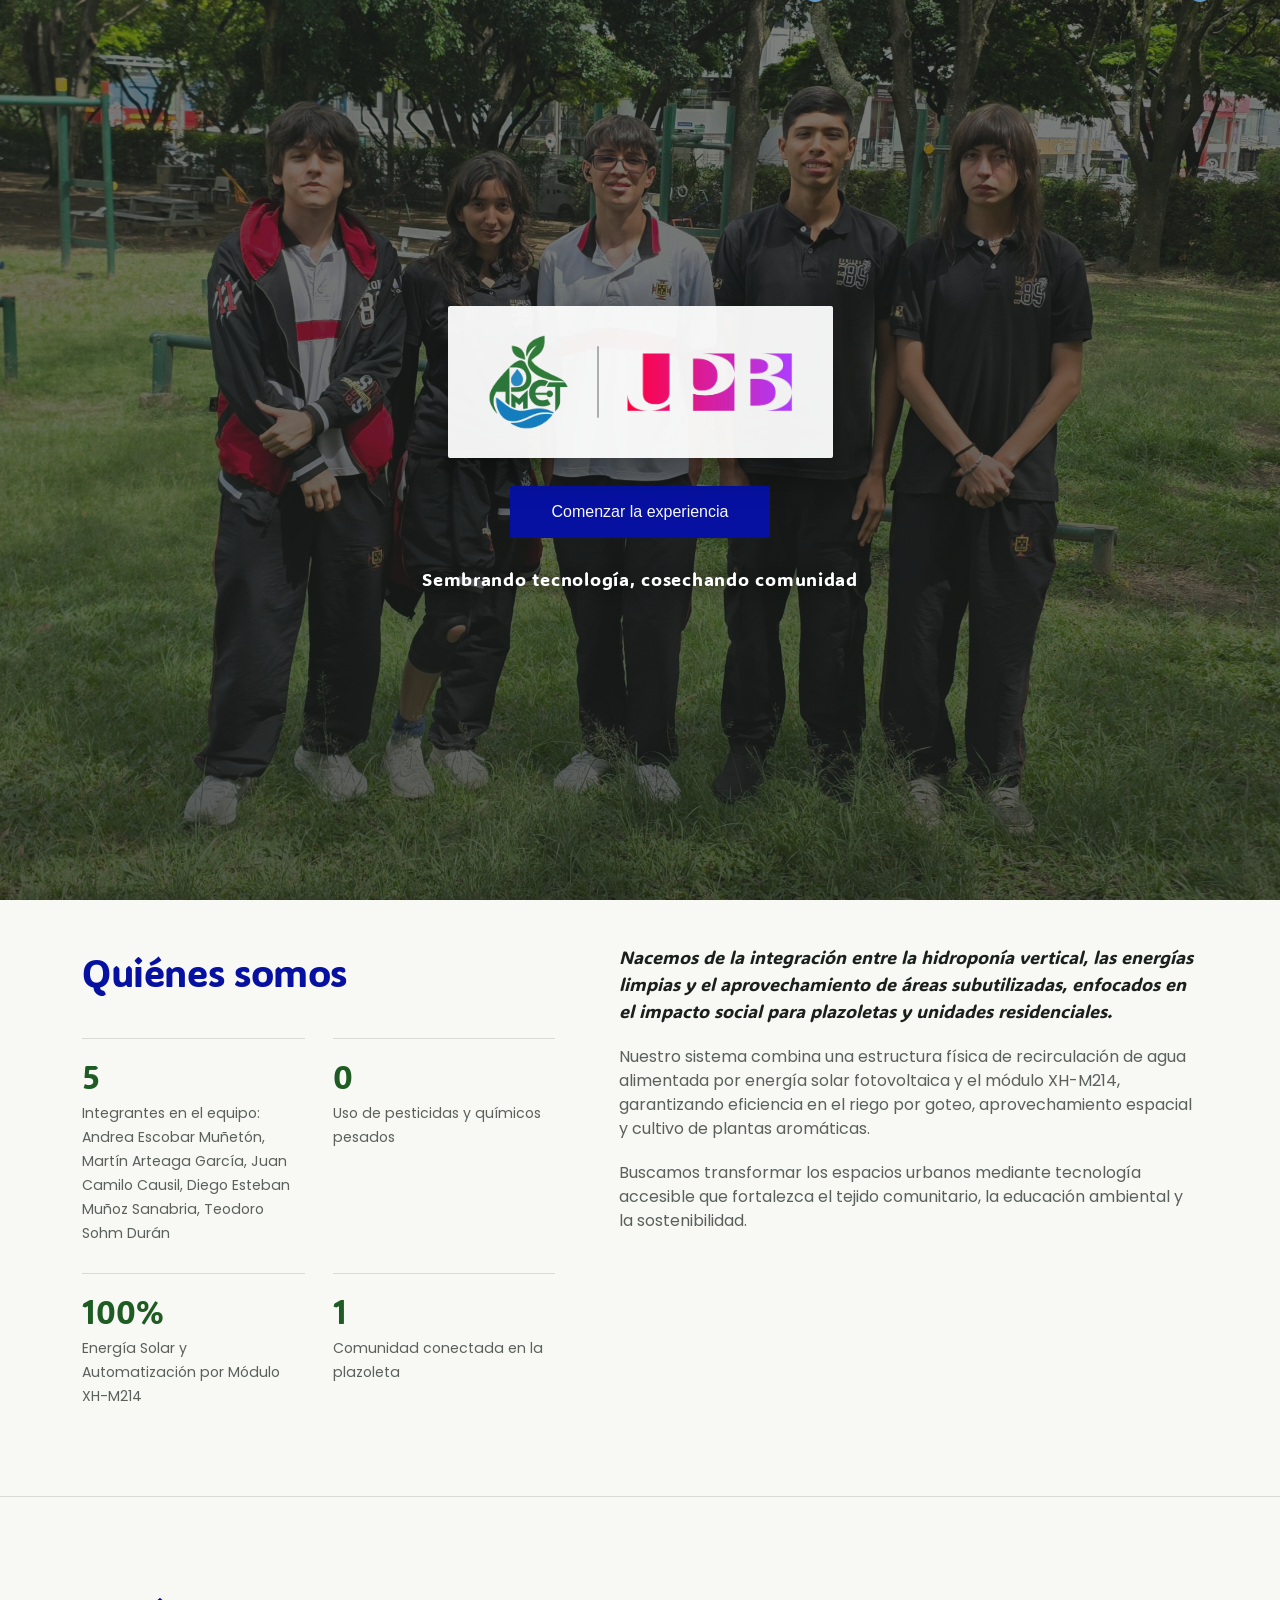
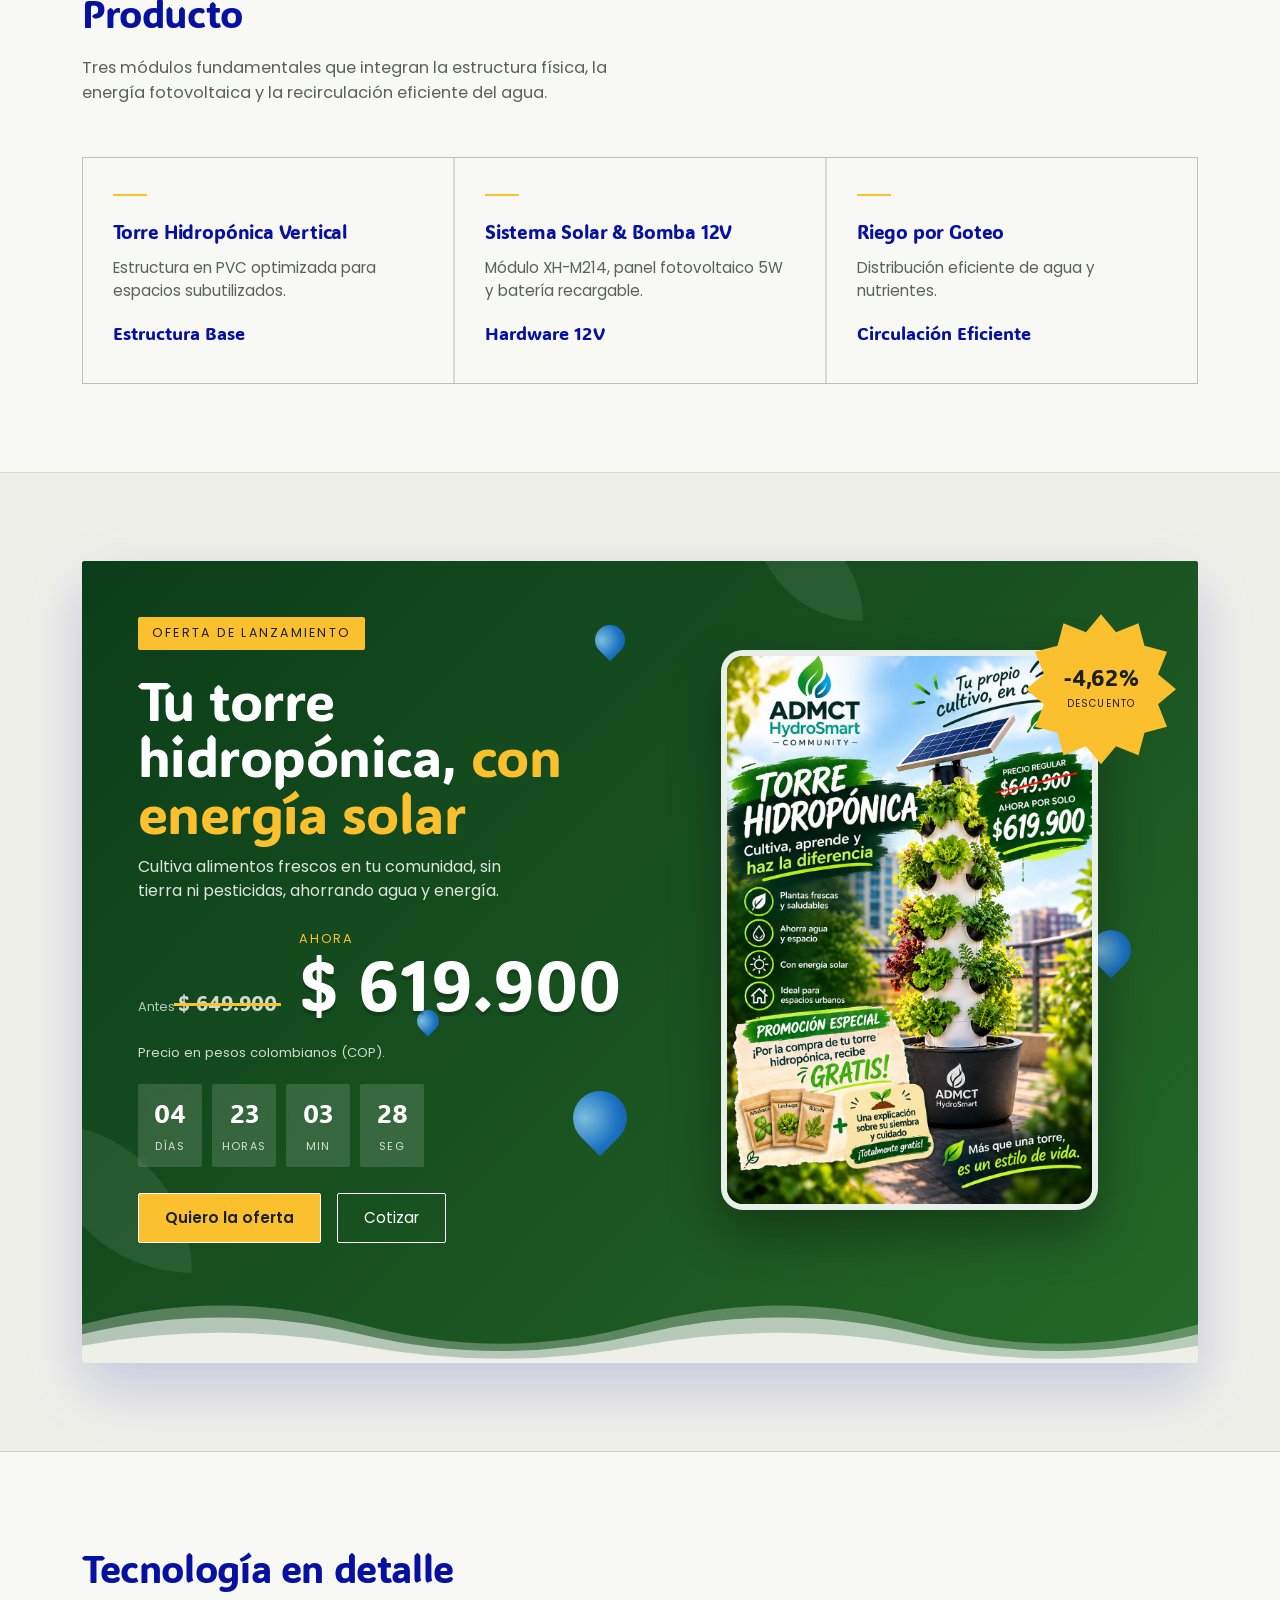
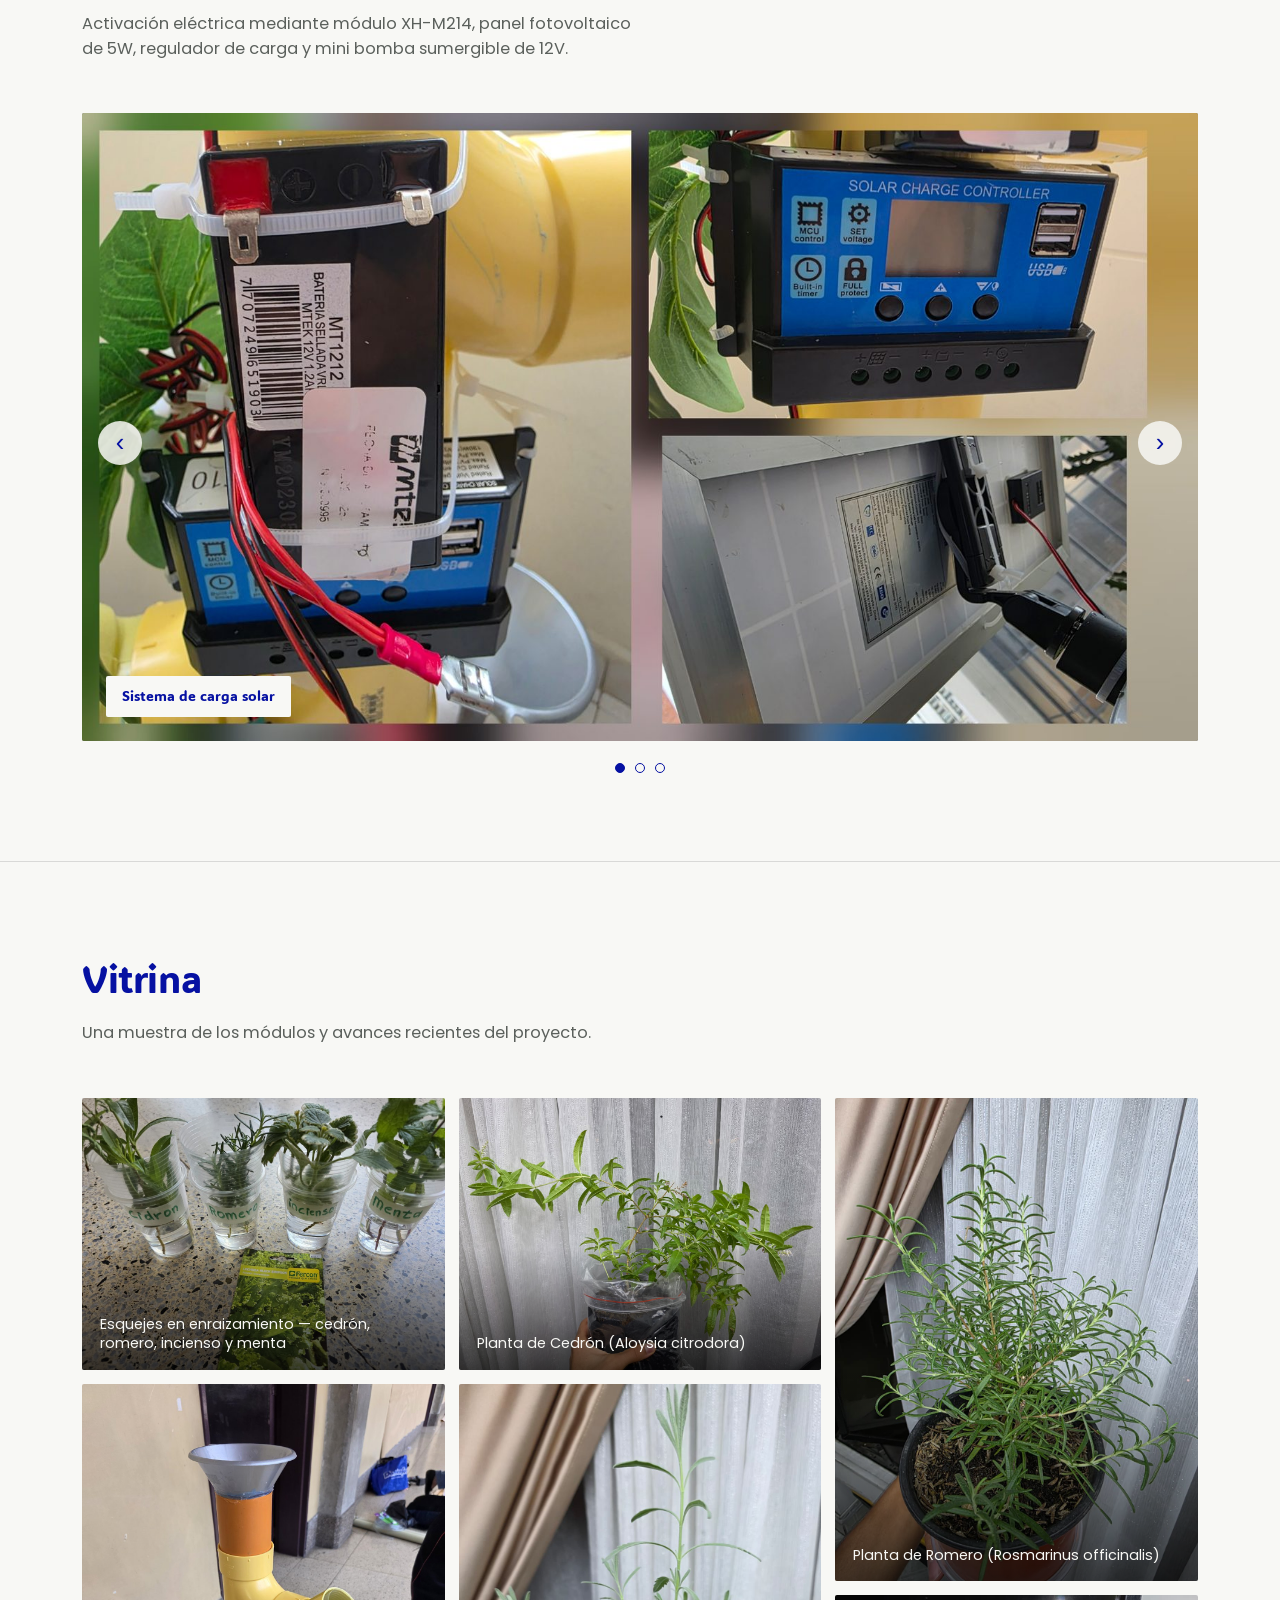
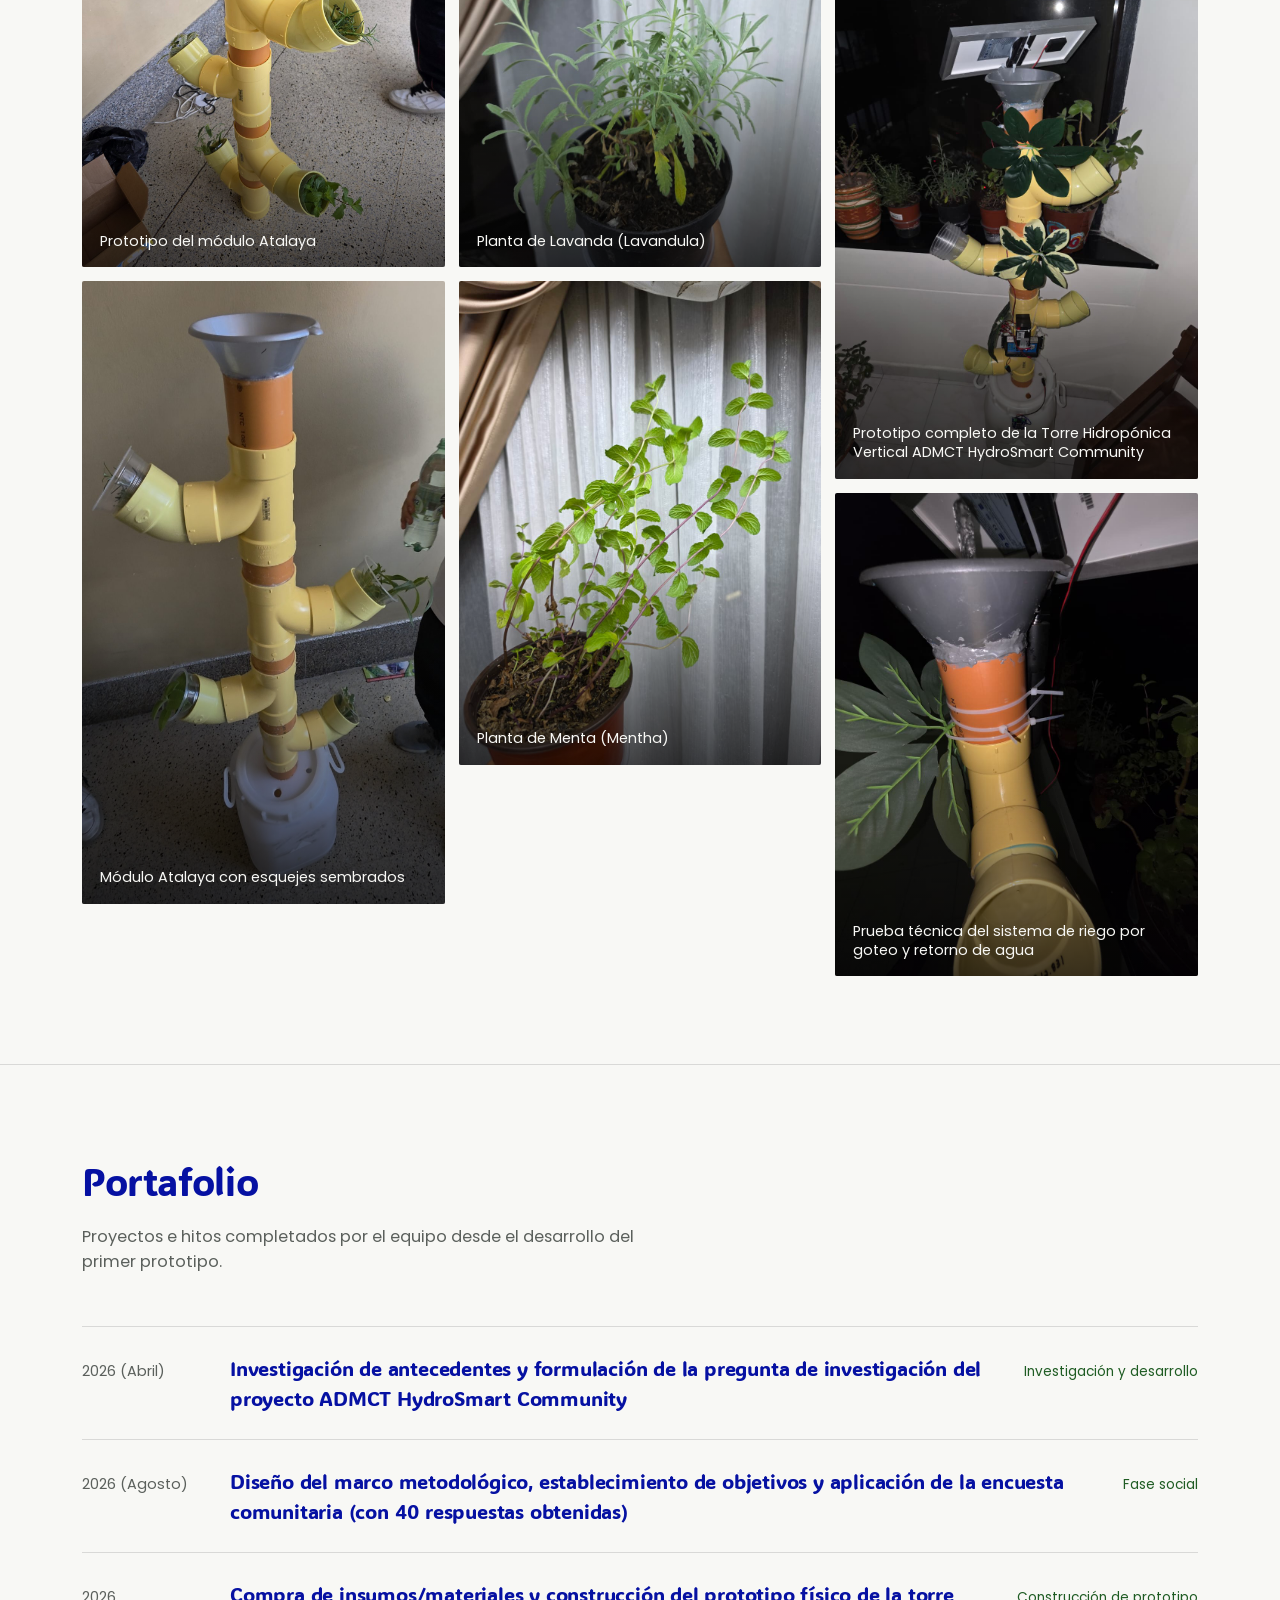
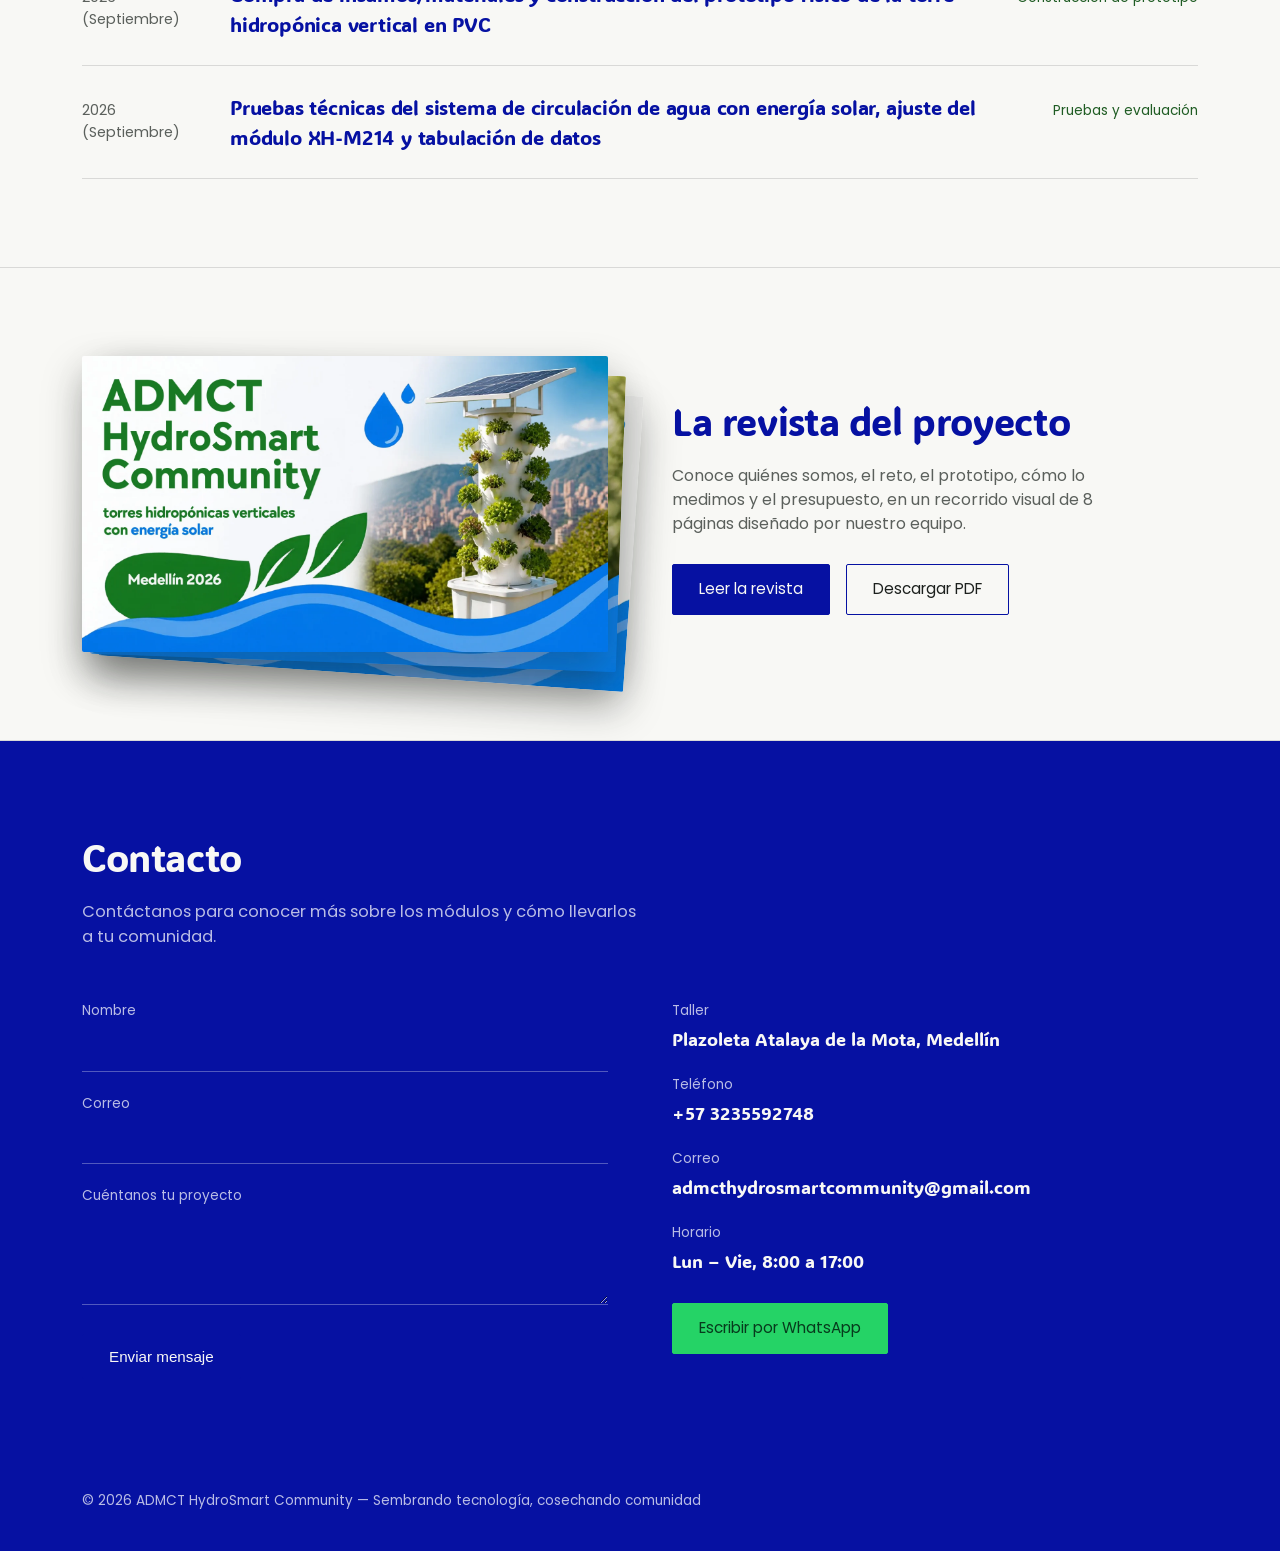
==== commit 43db597a: "correccion correo" ====
--- a/index.html
+++ b/index.html
@@ -397,7 +397,7 @@
           <dt>Teléfono</dt>
           <dd>+57 3235592748</dd>
           <dt>Correo</dt>
-          <dd>contacto@hydrosmart.community</dd>
+          <dd>admcthydrosmartcommunity@gmail.com</dd>
           <dt>Horario</dt>
           <dd>Lun – Vie, 8:00 a 17:00</dd>
           <a class="boton boton-lleno boton-wa" target="_blank" rel="noopener"
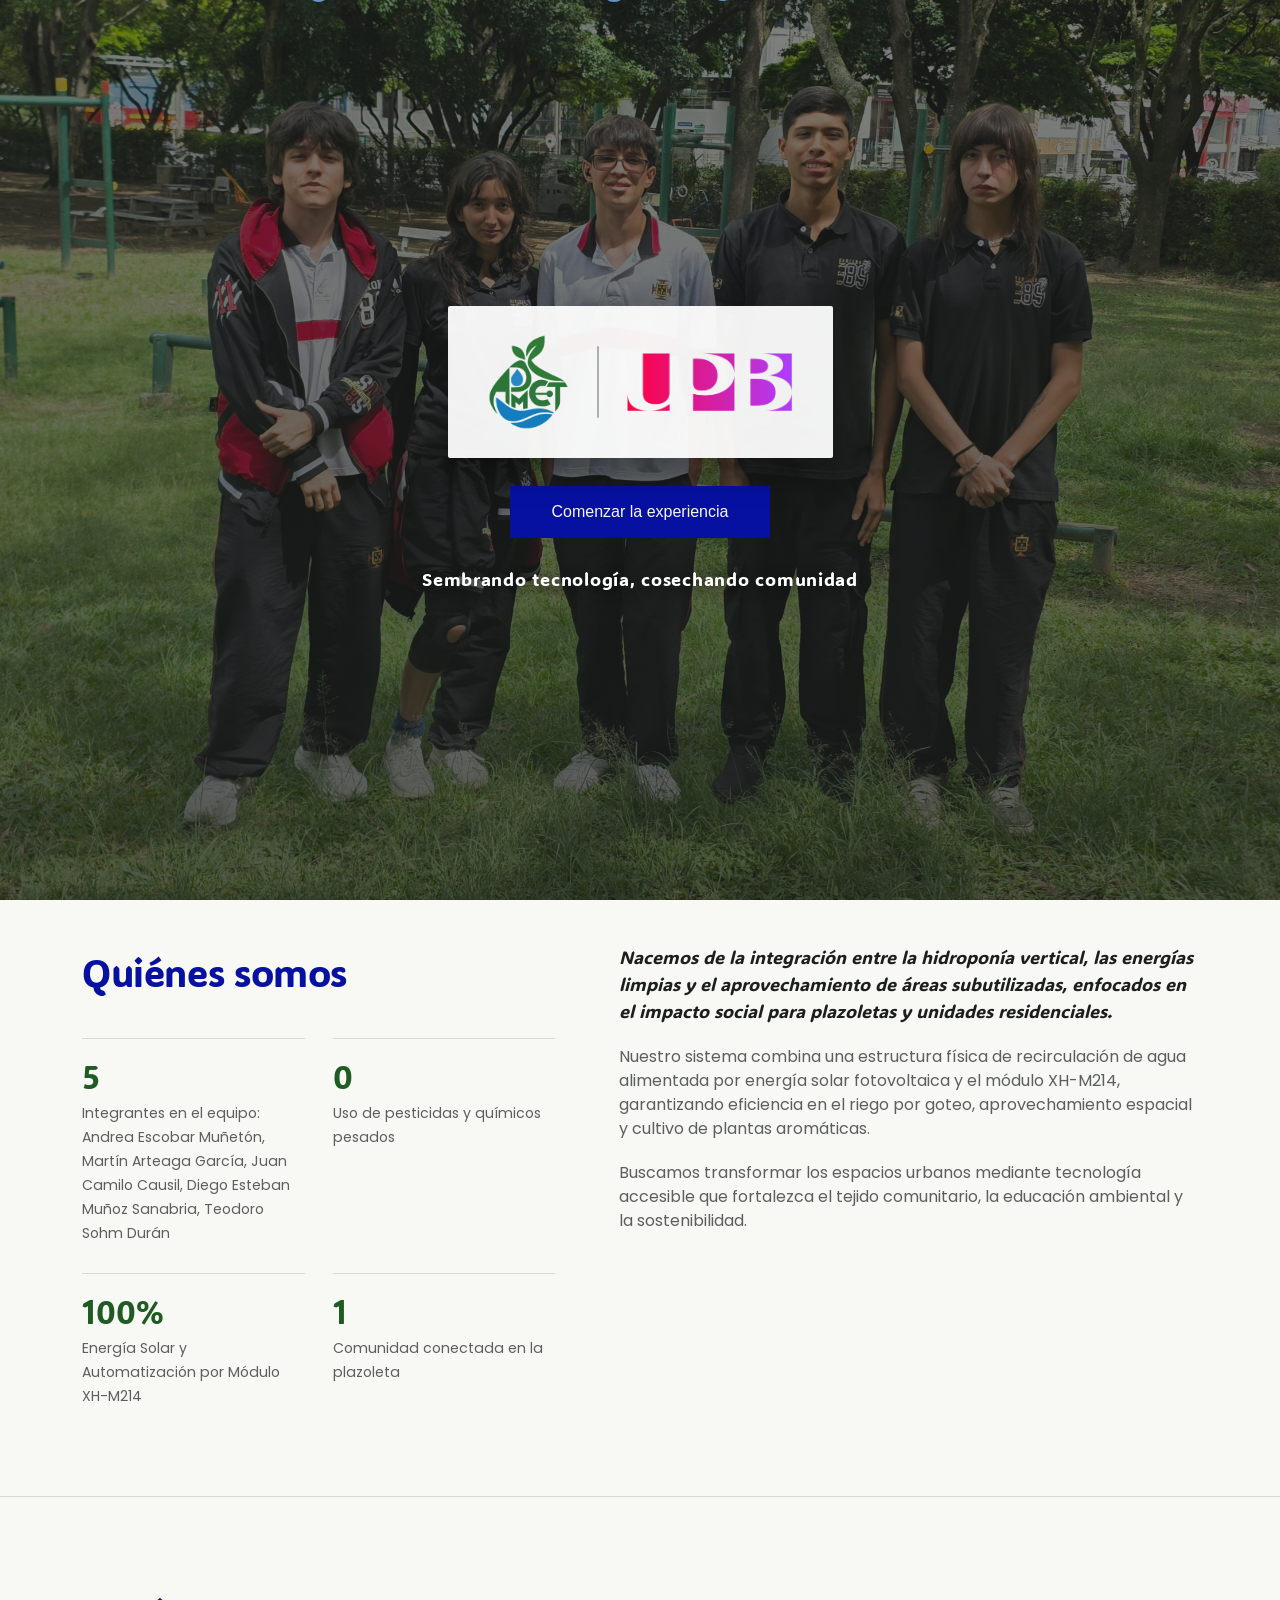
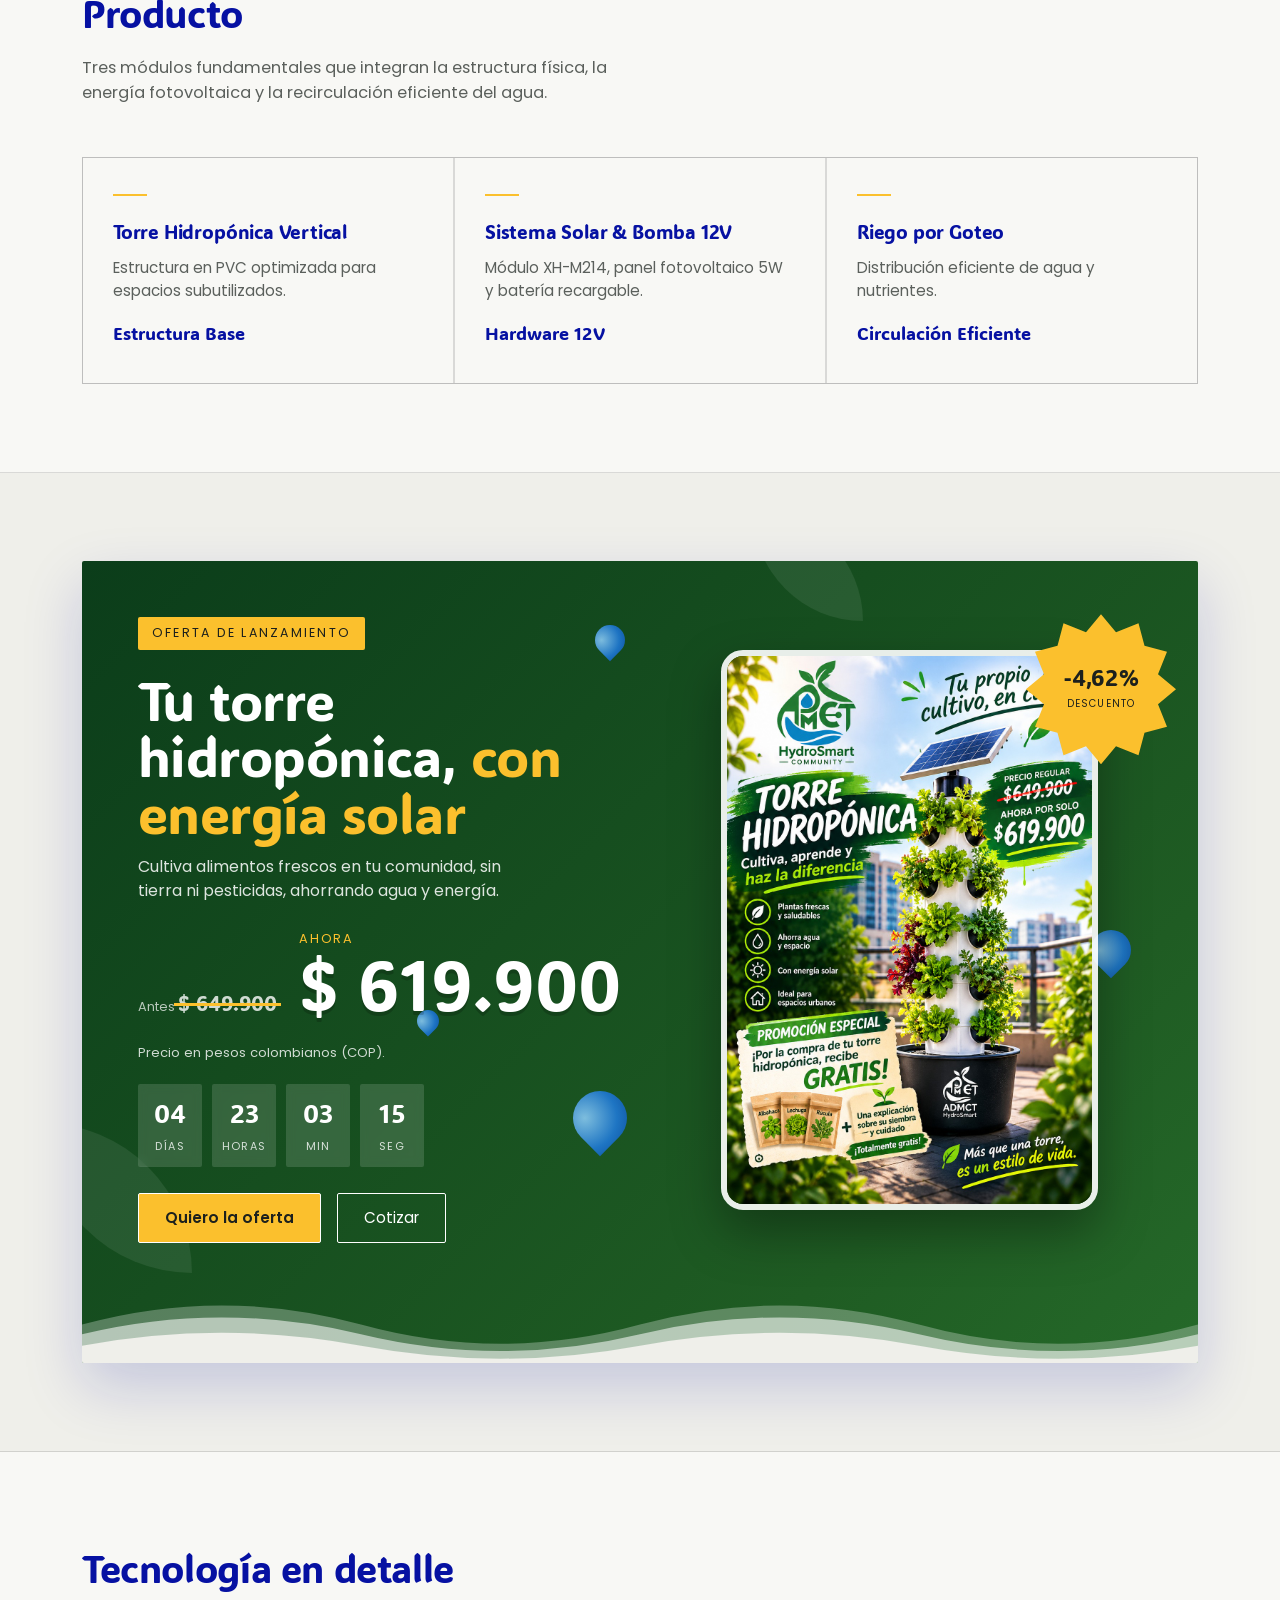
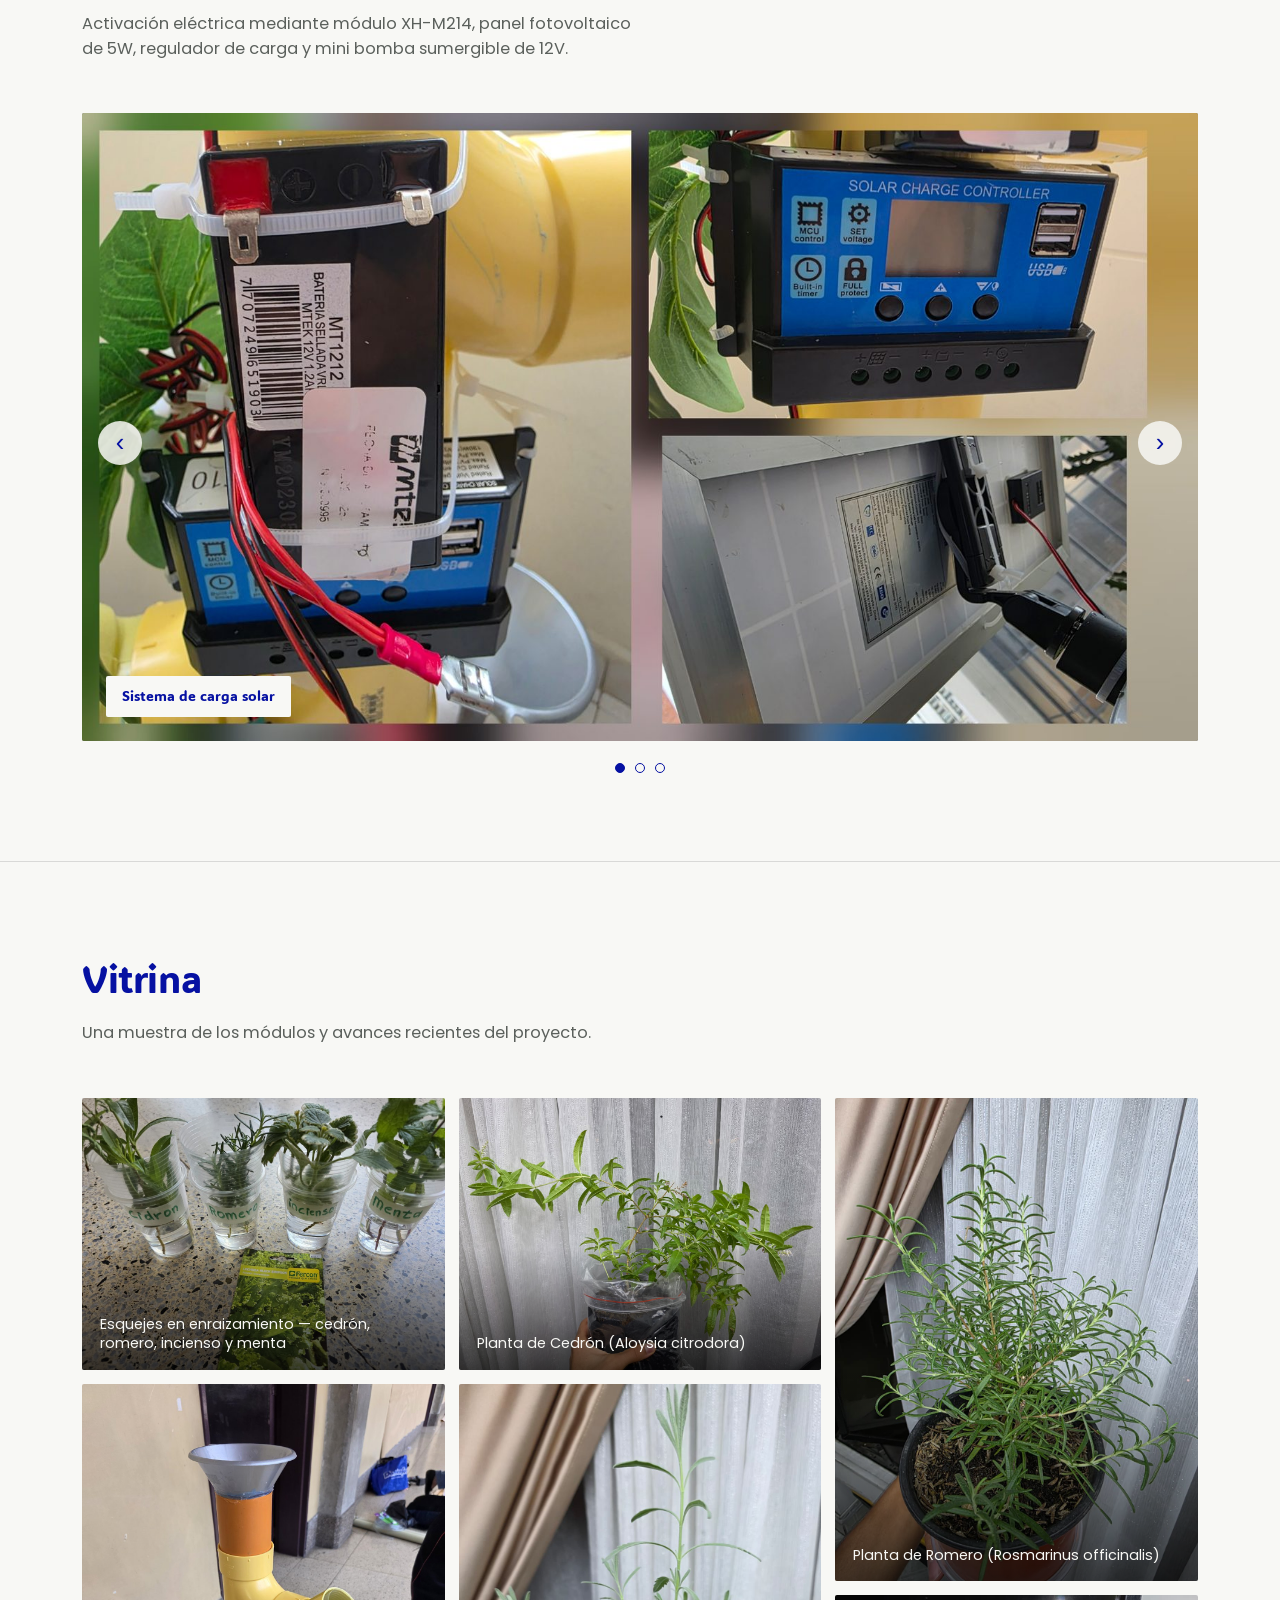
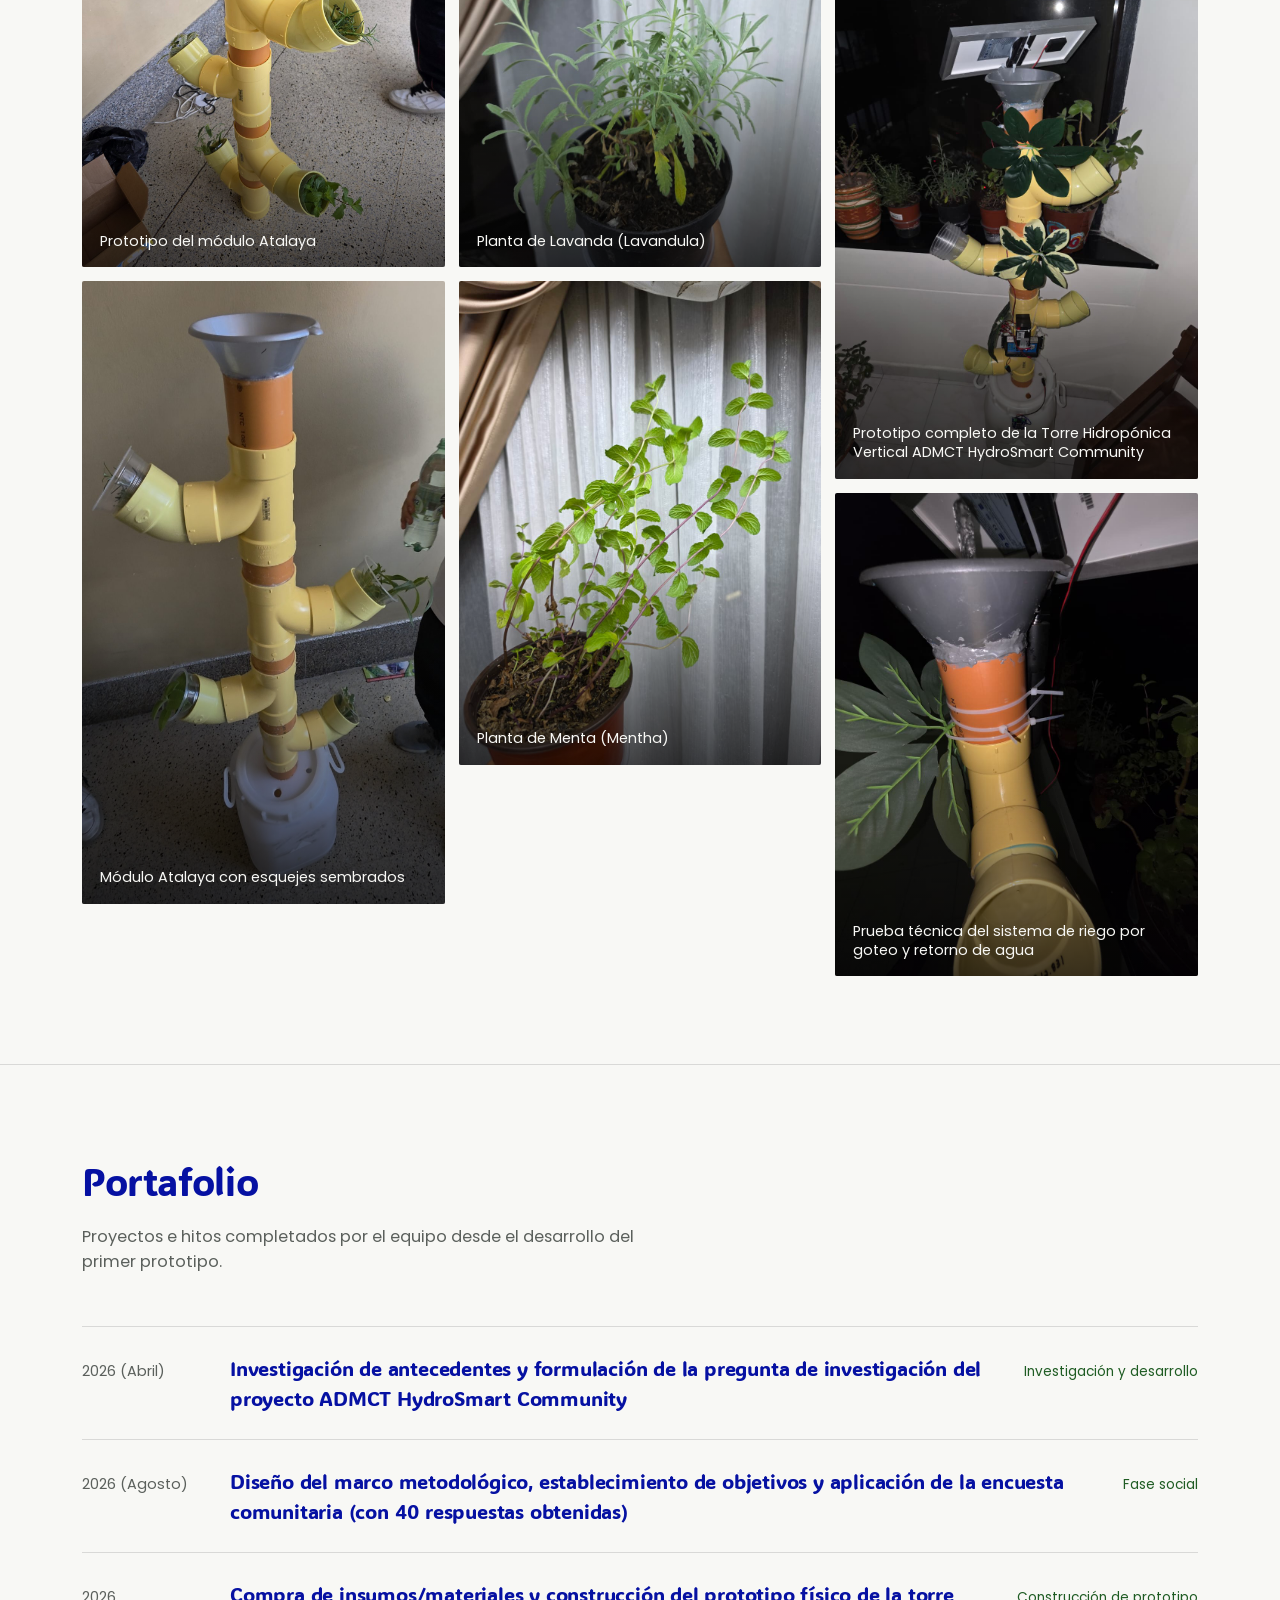
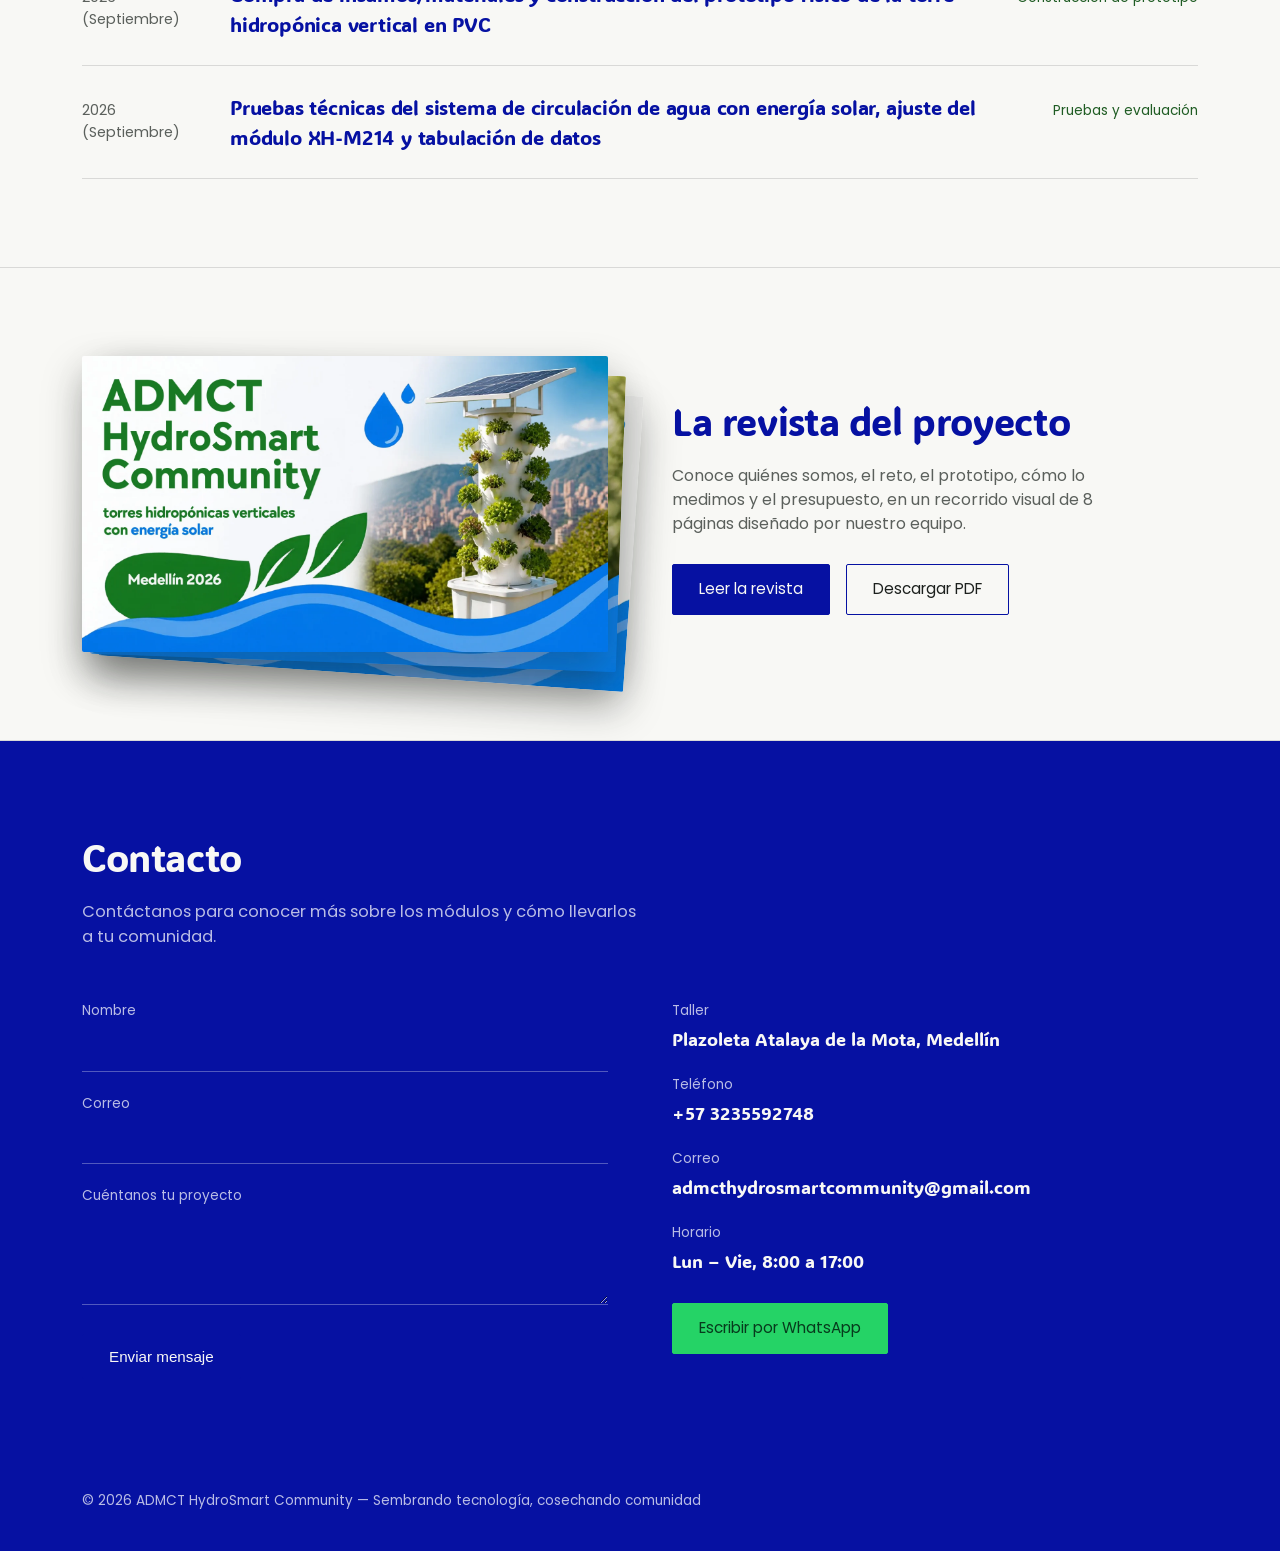
==== commit ee7dfa0f: "vidio" ====
--- a/index.html
+++ b/index.html
@@ -103,19 +103,16 @@
           <a href="#contacto" class="boton boton-contorno">Solicitar información</a>
         </div>
       </div>
-      <div class="hero-video">
-  <!-- EDITOR: cuando el video esté listo, borra el <div class="hero-video-pendiente"> y quita los comentarios del iframe, reemplazando ID_DEL_VIDEO -->
-  <div class="hero-video-pendiente">Video próximamente</div>
-  <!--
-  <iframe
-    src="https://www.youtube-nocookie.com/embed/ID_DEL_VIDEO?rel=0&playsinline=1"
-    title="Video del proyecto ADMCT HydroSmart Community"
-    loading="lazy"
-    referrerpolicy="strict-origin-when-cross-origin"
-    allow="accelerometer; autoplay; clipboard-write; encrypted-media; gyroscope; picture-in-picture; web-share"
-    allowfullscreen></iframe>
-  -->
-</div>
+            <div class="hero-video">
+        <iframe
+          src="https://www.youtube-nocookie.com/embed/mS57kHi3NxU?rel=0&playsinline=1"
+          title="Video del proyecto ADMCT HydroSmart Community"
+          loading="lazy"
+          referrerpolicy="strict-origin-when-cross-origin"
+          allow="accelerometer; autoplay; clipboard-write; encrypted-media; gyroscope; picture-in-picture; web-share"
+          allowfullscreen></iframe>
+      </div>
+    </div>
   </section>
 
      <div class="barra-cotizacion">
